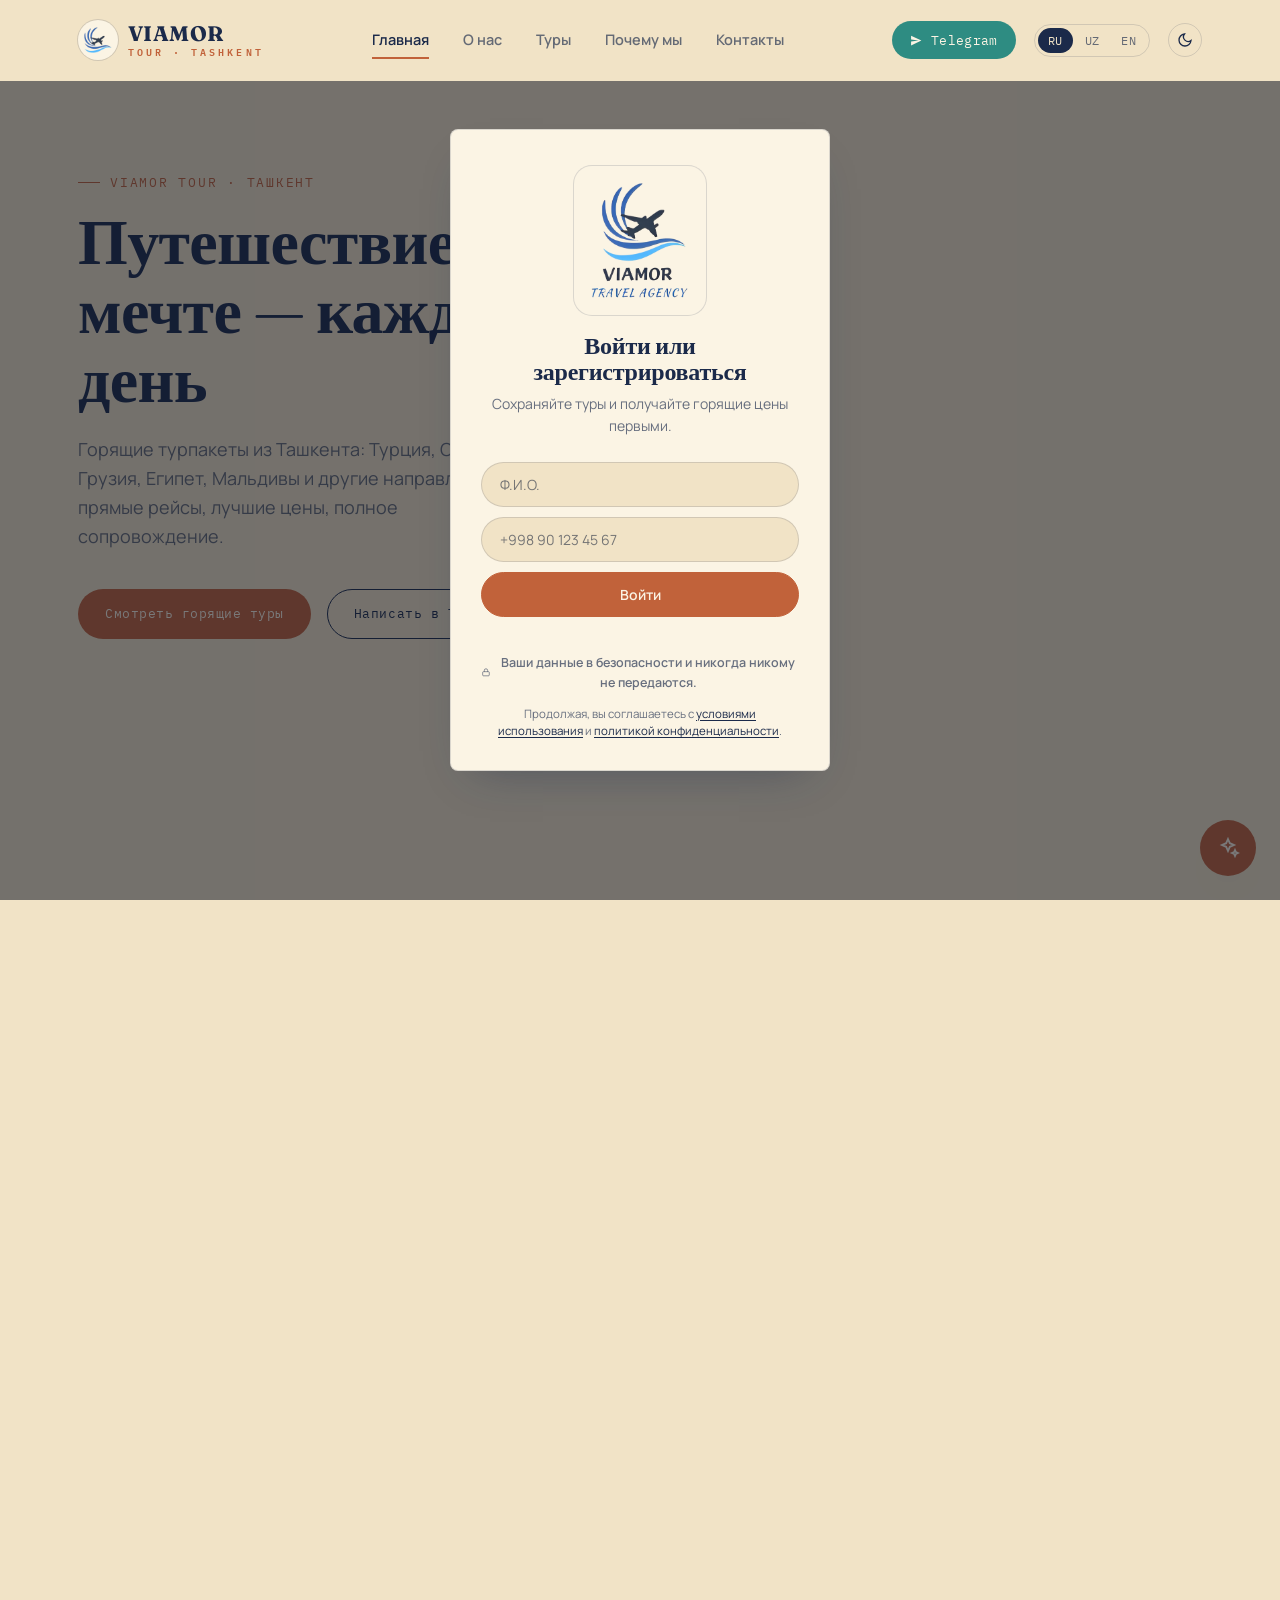
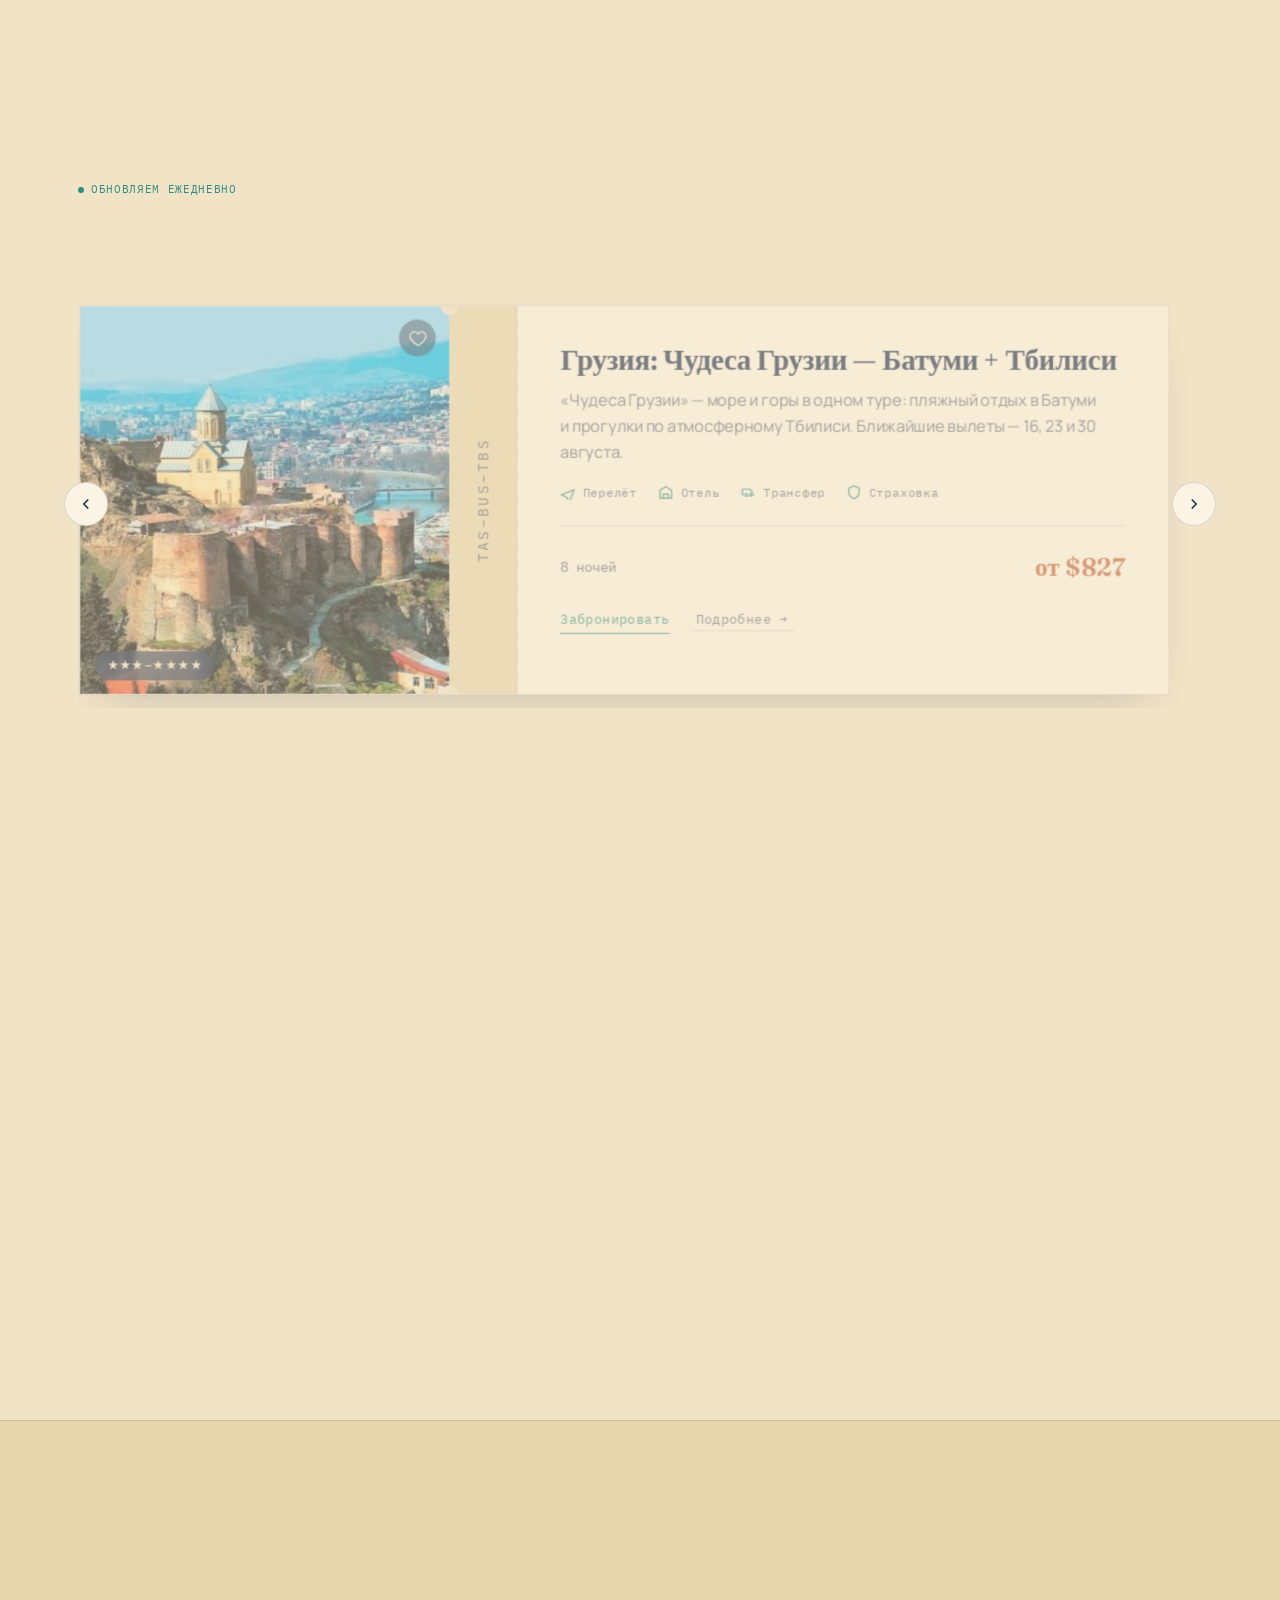
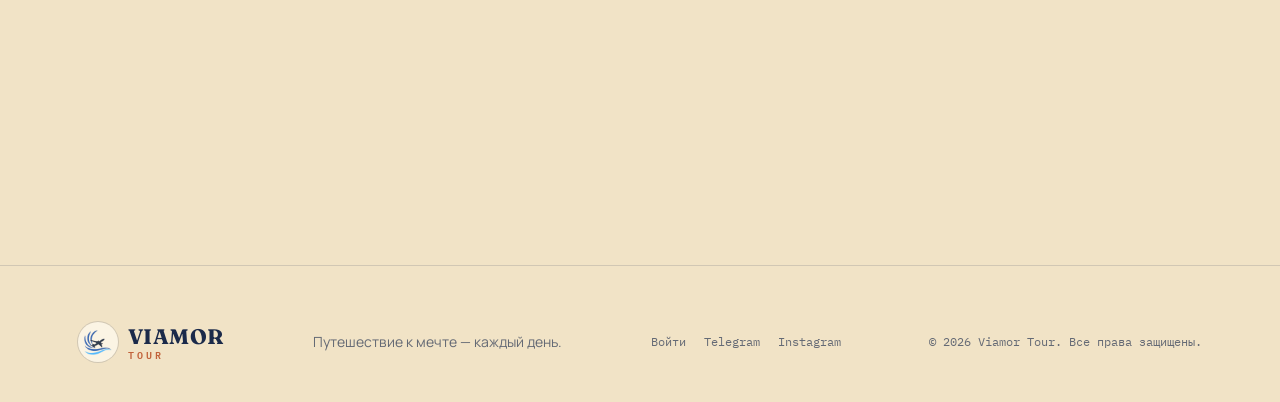
==== index.html @ a9a169e4 "панель направлений" ====
<!DOCTYPE html>
<html lang="ru" data-theme="light" data-lang="ru">
<head>
<meta charset="UTF-8">
<meta name="viewport" content="width=device-width, initial-scale=1.0">
<title>Viamor Tour — горящие туры из Ташкента</title>
<meta name="description" content="Viamor Tour — горящие турпакеты из Ташкента каждый день: Турция, ОАЭ, Грузия, Египет, Мальдивы и другие направления.">
<link rel="icon" type="image/png" href="[data-uri]">
<link rel="preconnect" href="https://fonts.googleapis.com">
<link rel="preconnect" href="https://fonts.gstatic.com" crossorigin>
<link href="https://fonts.googleapis.com/css2?family=Fraunces:ital,opsz,wght@0,9..144,340..600;1,9..144,500&family=Manrope:wght@400;500;600;700;800&family=IBM+Plex+Mono:wght@400;500&display=swap" rel="stylesheet">
<link rel="stylesheet" href="./style.css">
</head>
<body>
<svg style="display:none" aria-hidden="true">
  <symbol id="ic-flight" viewBox="0 0 24 24" fill="none" stroke="currentColor" stroke-width="1.8" stroke-linecap="round" stroke-linejoin="round"><path d="M2 16l20-8-8 20-3-8-9-4z"/></symbol>
  <symbol id="ic-hotel" viewBox="0 0 24 24" fill="none" stroke="currentColor" stroke-width="1.8" stroke-linecap="round" stroke-linejoin="round"><path d="M3 21V9l9-6 9 6v12M3 21h18M8 21v-6h8v6"/></symbol>
  <symbol id="ic-transfer" viewBox="0 0 24 24" fill="none" stroke="currentColor" stroke-width="1.8" stroke-linecap="round" stroke-linejoin="round"><path d="M3 16V9a2 2 0 012-2h9l4 4v5M3 16h1M20 16h1M7 16a2 2 0 104 0 2 2 0 10-4 0M14 16a2 2 0 104 0 2 2 0 10-4 0"/></symbol>
  <symbol id="ic-shield" viewBox="0 0 24 24" fill="none" stroke="currentColor" stroke-width="1.8" stroke-linecap="round" stroke-linejoin="round"><path d="M12 2l8 3.5v6c0 5-3.5 8.5-8 10.5-4.5-2-8-5.5-8-10.5v-6L12 2z"/></symbol>
  <symbol id="ic-heart" viewBox="0 0 24 24" fill="none" stroke="currentColor" stroke-width="1.8" stroke-linecap="round" stroke-linejoin="round"><path d="M12 21s-7-4.35-9.5-9A5.5 5.5 0 0112 6a5.5 5.5 0 019.5 6C19.5 16.65 12 21 12 21z"/></symbol>
</svg>

<div class="auth-overlay show" id="auth-overlay">
  <div class="auth-modal">
    <div class="auth-logo-badge"><img src="[data-uri]" alt="Viamor Tour"></div>
    <h2 data-i18n="auth_title">Войти или зарегистрироваться</h2>
    <p class="sub" data-i18n="auth_subtitle">Сохраняйте туры и получайте горящие цены первыми.</p>
    <form class="auth-inline-form" id="auth-inline-form" action="https://formspree.io/f/YOUR_FORM_ID" method="POST">
      <input type="hidden" name="_subject" value="Viamor Tour — новый посетитель сайта">
      <input type="text" name="name" data-i18n-placeholder="auth_fio_ph" placeholder="Ф.И.О." required>
      <input type="tel" name="phone" data-i18n-placeholder="auth_phone_ph" placeholder="+998 90 123 45 67" required>
      <button type="submit" class="auth-btn primary" data-i18n="auth_form_submit">Войти</button>
      <p class="auth-form-error" id="auth-form-error"></p>
    </form>
    <p class="auth-status" id="auth-status"></p>
    <p class="auth-trust">
      <svg viewBox="0 0 24 24" fill="none" stroke="currentColor" stroke-width="1.8"><rect x="4" y="10" width="16" height="10" rx="2"/><path d="M8 10V7a4 4 0 018 0v3"/></svg>
      <span data-i18n="auth_trust">Ваши данные в безопасности и никогда никому не передаются.</span>
    </p>
    <p class="auth-terms">
      <span data-i18n="auth_terms_pre">Продолжая, вы соглашаетесь с</span>
      <a href="#" data-i18n="auth_terms_link1">условиями использования</a>
      <span data-i18n="auth_terms_and">и</span>
      <a href="#" data-i18n="auth_terms_link2">политикой конфиденциальности</a>.
    </p>
  </div>
</div>

<header id="site-header">
  <div class="nav-inner">
    <a href="#home" class="wordmark">
      <span class="logo-badge nav-logo-badge"><img src="[data-uri]" alt="Viamor Tour"></span>
      <span class="wordmark-text"><b>VIAMOR</b><span>TOUR · TASHKENT</span></span>
    </a>
    <nav class="links" id="nav-links">
      <a href="#home" data-i18n="nav_home" class="active">Главная</a>
      <a href="#about" data-i18n="nav_about">О нас</a>
      <a href="#tours" data-i18n="nav_tours">Туры</a>
      <a href="#why" data-i18n="nav_why">Почему мы</a>
      <a href="#contact" data-i18n="nav_contact">Контакты</a>
    </nav>
    <div class="nav-right">
      <a href="https://t.me/viamor_tur" target="_blank" rel="noopener" class="tg-btn nav-tg-btn">
        <svg viewBox="0 0 24 24" fill="currentColor"><path d="M2 21l19-9L2 3v7l14 2-14 2v7z"/></svg>
        <span>Telegram</span>
      </a>
      <div class="lang-switch" id="lang-switch">
        <button data-lang-btn="ru" class="active">RU</button>
        <button data-lang-btn="uz">UZ</button>
        <button data-lang-btn="en">EN</button>
      </div>
      <button class="theme-toggle" id="theme-toggle" aria-label="Toggle theme">
        <svg class="icon-moon" viewBox="0 0 24 24" fill="none" stroke="currentColor" stroke-width="2"><path d="M21 12.8A9 9 0 1111.2 3 7 7 0 0021 12.8z"/></svg>
        <svg class="icon-sun" viewBox="0 0 24 24" fill="none" stroke="currentColor" stroke-width="2"><circle cx="12" cy="12" r="4"/><path d="M12 2v2M12 20v2M4.9 4.9l1.4 1.4M17.7 17.7l1.4 1.4M2 12h2M20 12h2M4.9 19.1l1.4-1.4M17.7 6.3l1.4-1.4"/></svg>
      </button>
      <button class="burger" id="burger" aria-label="Menu"><span></span><span></span><span></span></button>
    </div>
  </div>
</header>

<!-- ============ HERO ============ -->
<section class="hero" id="home">
  <div class="container hero-grid">
    <div>
      <p class="eyebrow" data-i18n="hero_eyebrow">VIAMOR TOUR · ТАШКЕНТ</p>
      <h1 data-i18n="hero_title">Путешествие к мечте — каждый день</h1>
      <p class="lead" data-i18n="hero_subtitle">Горящие турпакеты из Ташкента: Турция, ОАЭ, Грузия, Египет, Мальдивы и другие направления — прямые рейсы, лучшие цены, полное сопровождение.</p>
      <div class="cta-row">
        <a href="#tours" class="btn btn-primary" data-i18n="hero_cta">Смотреть горящие туры</a>
        <a href="https://t.me/viamor_tur" target="_blank" rel="noopener" class="btn btn-ghost" data-i18n="hero_cta_secondary">Написать в Telegram</a>
      </div>
    </div>
    <div class="route-map" data-reveal>
      <svg viewBox="0 0 460 380" xmlns="http://www.w3.org/2000/svg" xmlns:xlink="http://www.w3.org/1999/xlink">
        <path id="route-bus" class="route-line l1" d="M60,190 Q230,70 420,45"/>
        <path id="route-ayt" class="route-line l2" d="M60,190 Q230,130 420,120"/>
        <path id="route-dxb" class="route-line l3" d="M60,190 L420,195"/>
        <path id="route-ssh" class="route-line l4" d="M60,190 Q230,250 420,270"/>
        <path id="route-mle" class="route-line l5" d="M60,190 Q230,300 420,340"/>

        <g class="plane" fill="var(--clay)" transform="translate(60,190)"><path d="M0,-4 L9,0 L0,4 L2,0 Z"/>
          <animateMotion dur="3.4s" begin="0.6s" repeatCount="indefinite" rotate="auto"><mpath href="#route-bus" xlink:href="#route-bus"/></animateMotion>
        </g>
        <g class="plane" fill="var(--clay)" transform="translate(60,190)"><path d="M0,-4 L9,0 L0,4 L2,0 Z"/>
          <animateMotion dur="3.4s" begin="1.1s" repeatCount="indefinite" rotate="auto"><mpath href="#route-ayt" xlink:href="#route-ayt"/></animateMotion>
        </g>
        <g class="plane" fill="var(--clay)" transform="translate(60,190)"><path d="M0,-4 L9,0 L0,4 L2,0 Z"/>
          <animateMotion dur="3.4s" begin="1.6s" repeatCount="indefinite" rotate="auto"><mpath href="#route-dxb" xlink:href="#route-dxb"/></animateMotion>
        </g>
        <g class="plane" fill="var(--clay)" transform="translate(60,190)"><path d="M0,-4 L9,0 L0,4 L2,0 Z"/>
          <animateMotion dur="3.4s" begin="2.1s" repeatCount="indefinite" rotate="auto"><mpath href="#route-ssh" xlink:href="#route-ssh"/></animateMotion>
        </g>
        <g class="plane" fill="var(--clay)" transform="translate(60,190)"><path d="M0,-4 L9,0 L0,4 L2,0 Z"/>
          <animateMotion dur="3.4s" begin="2.6s" repeatCount="indefinite" rotate="auto"><mpath href="#route-mle" xlink:href="#route-mle"/></animateMotion>
        </g>

        <circle class="route-dot" cx="420" cy="45" r="6"/>
        <text class="route-label mono" x="420" y="30" text-anchor="middle">BUS</text>
        <circle class="route-dot" cx="420" cy="120" r="6"/>
        <text class="route-label mono" x="420" y="105" text-anchor="middle">AYT</text>
        <circle class="route-dot" cx="420" cy="195" r="6"/>
        <text class="route-label mono" x="420" y="180" text-anchor="middle">DXB</text>
        <circle class="route-dot" cx="420" cy="270" r="6"/>
        <text class="route-label mono" x="420" y="292" text-anchor="middle">SSH</text>
        <circle class="route-dot" cx="420" cy="340" r="6"/>
        <text class="route-label mono" x="420" y="362" text-anchor="middle">MLE</text>

        <circle class="hub-dot" cx="60" cy="190" r="14"/>
        <text class="route-label mono hub-label" x="60" y="194" text-anchor="middle">TAS</text>
      </svg>
    </div>
  </div>
</section>

<!-- ============ DESTINATIONS STRIP ============ -->
<section class="dest-strip" data-reveal>
  <div class="container">
    <p class="eyebrow" data-i18n="dest_eyebrow">НАПРАВЛЕНИЯ</p>
    <div class="dest-scroll">
      <button class="dest-pill" data-dest="turkey">🇹🇷 <span data-i18n="dest_turkey">Турция</span></button>
      <button class="dest-pill" data-dest="uae">🇦🇪 <span data-i18n="dest_uae">ОАЭ</span></button>
      <button class="dest-pill" data-dest="georgia">🇬🇪 <span data-i18n="dest_georgia">Грузия</span></button>
      <button class="dest-pill" data-dest="egypt">🇪🇬 <span data-i18n="dest_egypt">Египет</span></button>
      <button class="dest-pill" data-dest="maldives">🇲🇻 <span data-i18n="dest_maldives">Мальдивы</span></button>
      <button class="dest-pill" data-dest="azerbaijan">🇦🇿 <span data-i18n="dest_azerbaijan">Азербайджан</span></button>
      <button class="dest-pill" data-dest="vietnam">🇻🇳 <span data-i18n="dest_vietnam">Вьетнам</span></button>
      <button class="dest-pill" data-dest="indonesia">🇮🇩 <span data-i18n="dest_indonesia">Индонезия</span></button>
      <button class="dest-pill" data-dest="srilanka">🇱🇰 <span data-i18n="dest_srilanka">Шри-Ланка</span></button>
      <button class="dest-pill" data-dest="mauritius">🇲🇺 <span data-i18n="dest_mauritius">Маврикий</span></button>
      <button class="dest-pill" data-dest="issykkul">🇰🇬 <span data-i18n="dest_issykkul">Иссык-Куль</span></button>
    </div>
    <div class="dest-detail" id="dest-detail">
      <img id="dest-detail-img" class="dest-detail-img" alt="">
      <div class="dest-detail-inner">
        <h3 id="dest-detail-title"></h3>
        <p id="dest-detail-text"></p>
        <div class="dest-detail-includes">
          <span><svg class="inc-icon"><use href="#ic-flight"/></svg><span data-i18n="inc_flight">Перелёт</span></span>
          <span><svg class="inc-icon"><use href="#ic-hotel"/></svg><span data-i18n="inc_hotel">Отель</span></span>
          <span><svg class="inc-icon"><use href="#ic-transfer"/></svg><span data-i18n="inc_transfer">Трансфер</span></span>
          <span><svg class="inc-icon"><use href="#ic-shield"/></svg><span data-i18n="inc_insurance">Страховка</span></span>
        </div>
        <div class="dest-detail-meta">
          <span class="duration mono" id="dest-detail-duration"></span>
          <span class="price" id="dest-detail-price"></span>
        </div>
        <a href="#" id="dest-detail-cta" class="dest-detail-cta"></a>
      </div>
    </div>
  </div>
</section>

<!-- ============ ABOUT ============ -->
<section id="about">
  <div class="container about-grid">
    <div data-reveal>
      <p class="eyebrow" data-i18n="about_eyebrow">О КОМПАНИИ</p>
      <h2 data-i18n="about_title">Горящие туры каждый день — без переплат и лишних хлопот</h2>
    </div>
    <div data-reveal>
      <p data-i18n="about_text">Viamor Tour — тревел-агентство в Ташкенте. Каждый день собираем турпакеты по лучшим ценам: перелёт, отель, трансфер и страховка — одним пакетом. Работаем напрямую с крупными авиакомпаниями — вылеты из Ташкента без лишних пересадок.</p>
      <div class="stat-row">
        <div class="stat"><b id="stat1-value" data-i18n="stat1_value">15+</b><span class="mono" data-i18n="stat1_label">НАПРАВЛЕНИЙ</span></div>
        <div class="stat"><b id="stat2-value" data-i18n="stat2_value">5</b><span class="mono" data-i18n="stat2_label">АВИАКОМПАНИЙ</span></div>
        <div class="stat"><b data-i18n="stat3_value">Каждый день</b><span class="mono" data-i18n="stat3_label">НОВЫЕ ЦЕНЫ</span></div>
      </div>
      <div class="partners-row">
        <span class="partners-label" data-i18n="about_partners_label">РАБОТАЕМ С АВИАКОМПАНИЯМИ</span>
        <div class="partners-list">
          <span>Uzbekistan Airways</span>
          <span>Centrum Air</span>
          <span>Fly Khiva</span>
          <span>Etihad Airways</span>
          <span>Azerbaijan Airlines</span>
        </div>
      </div>
    </div>
  </div>
</section>

<!-- ============ TOURS ============ -->
<section id="tours">
  <div class="container">
    <div class="section-head" data-reveal>
      <div>
        <p class="eyebrow" data-i18n="tours_eyebrow">ГОРЯЩИЕ ТУРЫ</p>
        <h2 data-i18n="tours_title">Горящие туры</h2>
      </div>
      <p data-i18n="tours_subtitle">Подборка ближайших вылетов. Актуальные цены и даты — в нашем Telegram-канале.</p>
    </div>

    <div class="live-badge"><span class="live-dot"></span><span data-i18n="tours_live_badge">ОБНОВЛЯЕМ ЕЖЕДНЕВНО</span><span class="live-date mono" id="live-date"></span></div>

    <div class="tours-filter" data-reveal>
      <select id="filter-country" class="filter-select">
        <option value="all" data-i18n="filter_all_countries">Все страны</option>
        <option value="georgia" data-i18n="dest_georgia">Грузия</option>
        <option value="turkey" data-i18n="dest_turkey">Турция</option>
        <option value="uae" data-i18n="dest_uae">ОАЭ</option>
        <option value="egypt" data-i18n="dest_egypt">Египет</option>
        <option value="maldives" data-i18n="dest_maldives">Мальдивы</option>
        <option value="azerbaijan" data-i18n="dest_azerbaijan">Азербайджан</option>
      </select>
      <div class="filter-budget-group">
        <button class="filter-chip active" data-budget="all" data-i18n="filter_budget_all">Любой бюджет</button>
        <button class="filter-chip" data-budget="0-700" data-i18n="filter_budget_1">до $700</button>
        <button class="filter-chip" data-budget="700-950" data-i18n="filter_budget_2">$700–950</button>
        <button class="filter-chip" data-budget="950-99999" data-i18n="filter_budget_3">от $950</button>
        <button class="filter-chip filter-fav-toggle" id="filter-fav-toggle">
          <svg class="fav-toggle-icon"><use href="#ic-heart"/></svg>
          <span data-i18n="filter_favorites">Избранное</span> <span id="fav-count">(0)</span>
        </button>
      </div>
    </div>
    <p class="filter-empty" id="filter-empty" data-i18n="filter_empty">Туров по этим критериям пока нет — напишите менеджеру, подберём индивидуально.</p>

    <div class="tours-carousel">
    <button class="carousel-arrow prev" id="tours-prev" aria-label="Previous">
      <svg viewBox="0 0 24 24" fill="none" stroke="currentColor" stroke-width="2"><path d="M15 18l-6-6 6-6"/></svg>
    </button>
    <button class="carousel-arrow next" id="tours-next" aria-label="Next">
      <svg viewBox="0 0 24 24" fill="none" stroke="currentColor" stroke-width="2"><path d="M9 18l6-6-6-6"/></svg>
    </button>
    <div class="tours-grid" id="tours-grid">
      <!-- Tour 1: Georgia -->
      <div class="ticket" id="tour-georgia" data-reveal data-country="georgia" data-budget="827">
        <div class="ticket-illustration">
          <img src="[data-uri]" alt="Грузия: Батуми + Тбилиси" loading="lazy">
          <span class="ticket-stars">★★★–★★★★</span>
          <button class="fav-btn" aria-label="Favorite"><svg><use href="#ic-heart"/></svg></button>
        </div>
        <div class="ticket-stub"><span class="mono">TAS–BUS–TBS</span></div>
        <div class="ticket-body">
          <h3 data-i18n="tour1_name">Грузия: Чудеса Грузии — Батуми + Тбилиси</h3>
          <p class="desc" data-i18n="tour1_desc">«Чудеса Грузии» — море и горы в одном туре: пляжный отдых в Батуми и прогулки по атмосферному Тбилиси. Ближайшие вылеты — 16, 23 и 30 августа.</p>
          <div class="ticket-includes">
            <span><svg class="inc-icon"><use href="#ic-flight"/></svg><span data-i18n="inc_flight">Перелёт</span></span>
            <span><svg class="inc-icon"><use href="#ic-hotel"/></svg><span data-i18n="inc_hotel">Отель</span></span>
            <span><svg class="inc-icon"><use href="#ic-transfer"/></svg><span data-i18n="inc_transfer">Трансфер</span></span>
            <span><svg class="inc-icon"><use href="#ic-shield"/></svg><span data-i18n="inc_insurance">Страховка</span></span>
          </div>
                    <div class="ticket-meta">
            <span class="duration mono" data-i18n="tour1_duration">8 ночей</span>
            <span class="price" data-i18n="tour1_price">от $827</span>
          </div>
          <a href="https://t.me/viamor_tour" target="_blank" rel="noopener" class="ticket-cta" data-i18n="tours_cta">Забронировать</a>
          <button class="ticket-detail-btn" data-tour="georgia" data-i18n="tours_detail_cta">Подробнее →</button>
        </div>
      </div>

      <!-- Tour 2: Turkey -->
      <div class="ticket" id="tour-turkey" data-reveal data-country="turkey" data-budget="754">
        <div class="ticket-illustration">
          <img src="[data-uri]" alt="Турция: Анталья" loading="lazy">
          <span class="ticket-stars">★★★–★★★★★</span>
          <button class="fav-btn" aria-label="Favorite"><svg><use href="#ic-heart"/></svg></button>
        </div>
        <div class="ticket-stub"><span class="mono">TAS–AYT</span></div>
        <div class="ticket-body">
          <h3 data-i18n="tour2_name">Турция: Анталья</h3>
          <p class="desc" data-i18n="tour2_desc">Прямые вылеты из Ташкента, десятки отелей на выбор — от бюджетных 3* до люксовых 5* курортов с all inclusive. По желанию — экскурсия в Стамбул «Великолепный век»: дворец Топкапы, Айя-София и места, связанные с легендарным сериалом.</p>
          <div class="ticket-includes">
            <span><svg class="inc-icon"><use href="#ic-flight"/></svg><span data-i18n="inc_flight">Перелёт</span></span>
            <span><svg class="inc-icon"><use href="#ic-hotel"/></svg><span data-i18n="inc_hotel">Отель</span></span>
            <span><svg class="inc-icon"><use href="#ic-transfer"/></svg><span data-i18n="inc_transfer">Трансфер</span></span>
            <span><svg class="inc-icon"><use href="#ic-shield"/></svg><span data-i18n="inc_insurance">Страховка</span></span>
          </div>
                    <div class="ticket-meta">
            <span class="duration mono" data-i18n="tour2_duration">7 ночей / 8 дней</span>
            <span class="price" data-i18n="tour2_price">от $754</span>
          </div>
          <a href="https://t.me/viamor_tour" target="_blank" rel="noopener" class="ticket-cta" data-i18n="tours_cta">Забронировать</a>
          <button class="ticket-detail-btn" data-tour="turkey" data-i18n="tours_detail_cta">Подробнее →</button>
        </div>
      </div>

      <!-- Tour 3: UAE -->
      <div class="ticket" id="tour-uae" data-reveal data-country="uae" data-budget="1059">
        <div class="ticket-illustration">
          <img src="[data-uri]" alt="ОАЭ: Дубай" loading="lazy">
          <span class="ticket-stars">★★★★★ Amwaj Rotana</span>
          <button class="fav-btn" aria-label="Favorite"><svg><use href="#ic-heart"/></svg></button>
        </div>
        <div class="ticket-stub"><span class="mono">TAS–DXB</span></div>
        <div class="ticket-body">
          <h3 data-i18n="tour3_name">ОАЭ: Дубай</h3>
          <p class="desc" data-i18n="tour3_desc">Amwaj Rotana Jumeirah Beach 5* — в самом сердце JBR, в 3 минутах от пляжа и променада The Walk.</p>
          <div class="ticket-includes">
            <span><svg class="inc-icon"><use href="#ic-flight"/></svg><span data-i18n="inc_flight">Перелёт</span></span>
            <span><svg class="inc-icon"><use href="#ic-hotel"/></svg><span data-i18n="inc_hotel">Отель</span></span>
            <span><svg class="inc-icon"><use href="#ic-transfer"/></svg><span data-i18n="inc_transfer">Трансфер</span></span>
            <span><svg class="inc-icon"><use href="#ic-shield"/></svg><span data-i18n="inc_insurance">Страховка</span></span>
          </div>
                    <div class="ticket-meta">
            <span class="duration mono" data-i18n="tour3_duration">7 ночей</span>
            <span class="price" data-i18n="tour3_price">от $1 059</span>
          </div>
          <a href="https://t.me/viamor_tour" target="_blank" rel="noopener" class="ticket-cta" data-i18n="tours_cta">Забронировать</a>
          <button class="ticket-detail-btn" data-tour="uae" data-i18n="tours_detail_cta">Подробнее →</button>
        </div>
      </div>

      <!-- Tour 4: Egypt -->
      <div class="ticket" id="tour-egypt" data-reveal data-country="egypt" data-budget="519">
        <div class="ticket-illustration">
          <img src="[data-uri]" alt="Египет: Шарм-эль-Шейх" loading="lazy">
          <span class="ticket-stars">★★★★–★★★★★</span>
          <button class="fav-btn" aria-label="Favorite"><svg><use href="#ic-heart"/></svg></button>
        </div>
        <div class="ticket-stub"><span class="mono">TAS–SSH</span></div>
        <div class="ticket-body">
          <h3 data-i18n="tour4_name">Египет: Шарм-эль-Шейх</h3>
          <p class="desc" data-i18n="tour4_desc">Всё включено на Красном море: питание, напитки и трансфер уже в стоимости. Вылет 19 августа.</p>
          <div class="ticket-includes">
            <span><svg class="inc-icon"><use href="#ic-flight"/></svg><span data-i18n="inc_flight">Перелёт</span></span>
            <span><svg class="inc-icon"><use href="#ic-hotel"/></svg><span data-i18n="inc_hotel">Отель</span></span>
            <span><svg class="inc-icon"><use href="#ic-transfer"/></svg><span data-i18n="inc_transfer">Трансфер</span></span>
            <span><svg class="inc-icon"><use href="#ic-shield"/></svg><span data-i18n="inc_insurance">Страховка</span></span>
          </div>
                    <div class="ticket-meta">
            <span class="duration mono" data-i18n="tour4_duration">7 ночей / 8 дней</span>
            <span class="price" data-i18n="tour4_price">от $519</span>
          </div>
          <a href="https://t.me/viamor_tour" target="_blank" rel="noopener" class="ticket-cta" data-i18n="tours_cta">Забронировать</a>
          <button class="ticket-detail-btn" data-tour="egypt" data-i18n="tours_detail_cta">Подробнее →</button>
        </div>
      </div>

      <!-- Tour 5: Maldives -->
      <div class="ticket" id="tour-maldives" data-reveal data-country="maldives" data-budget="960">
        <div class="ticket-illustration">
          <img src="[data-uri]" alt="Мальдивы" loading="lazy">
          <span class="ticket-stars">★★★–★★★★★</span>
          <button class="fav-btn" aria-label="Favorite"><svg><use href="#ic-heart"/></svg></button>
        </div>
        <div class="ticket-stub"><span class="mono">TAS–MLE</span></div>
        <div class="ticket-body">
          <h3 data-i18n="tour5_name">Мальдивы</h3>
          <p class="desc" data-i18n="tour5_desc">От уютных гестхаусов до курортов уровня Sheraton и Nova Maldives — подберём вариант под ваш бюджет.</p>
          <div class="ticket-includes">
            <span><svg class="inc-icon"><use href="#ic-flight"/></svg><span data-i18n="inc_flight">Перелёт</span></span>
            <span><svg class="inc-icon"><use href="#ic-hotel"/></svg><span data-i18n="inc_hotel">Отель</span></span>
            <span><svg class="inc-icon"><use href="#ic-transfer"/></svg><span data-i18n="inc_transfer">Трансфер</span></span>
            <span><svg class="inc-icon"><use href="#ic-shield"/></svg><span data-i18n="inc_insurance">Страховка</span></span>
          </div>
                    <div class="ticket-meta">
            <span class="duration mono" data-i18n="tour5_duration">7 ночей / 8 дней</span>
            <span class="price" data-i18n="tour5_price">от 11,5 млн сум</span>
          </div>
          <a href="https://t.me/viamor_tour" target="_blank" rel="noopener" class="ticket-cta" data-i18n="tours_cta">Забронировать</a>
          <button class="ticket-detail-btn" data-tour="maldives" data-i18n="tours_detail_cta">Подробнее →</button>
        </div>
      </div>

      <!-- Tour 6: Azerbaijan -->
      <div class="ticket" id="tour-azerbaijan" data-reveal data-country="azerbaijan" data-budget="761">
        <div class="ticket-illustration">
          <img src="[data-uri]" alt="Азербайджан: Баку + Нафталан" loading="lazy">
          <span class="ticket-stars">★★★–★★★★</span>
          <button class="fav-btn" aria-label="Favorite"><svg><use href="#ic-heart"/></svg></button>
        </div>
        <div class="ticket-stub"><span class="mono">TAS–GYD</span></div>
        <div class="ticket-body">
          <h3 data-i18n="tour6_name">Азербайджан: Баку + Нафталан</h3>
          <p class="desc" data-i18n="tour6_desc">Современный Баку и лечебный курорт Нафталан — отдых и оздоровление в одном путешествии.</p>
          <div class="ticket-includes">
            <span><svg class="inc-icon"><use href="#ic-flight"/></svg><span data-i18n="inc_flight">Перелёт</span></span>
            <span><svg class="inc-icon"><use href="#ic-hotel"/></svg><span data-i18n="inc_hotel">Отель</span></span>
            <span><svg class="inc-icon"><use href="#ic-transfer"/></svg><span data-i18n="inc_transfer">Трансфер</span></span>
            <span><svg class="inc-icon"><use href="#ic-shield"/></svg><span data-i18n="inc_insurance">Страховка</span></span>
          </div>
                    <div class="ticket-meta">
            <span class="duration mono" data-i18n="tour6_duration">по выбору</span>
            <span class="price" data-i18n="tour6_price">от $761</span>
          </div>
          <a href="https://t.me/viamor_tour" target="_blank" rel="noopener" class="ticket-cta" data-i18n="tours_cta">Забронировать</a>
          <button class="ticket-detail-btn" data-tour="azerbaijan" data-i18n="tours_detail_cta">Подробнее →</button>
        </div>
      </div>
    </div>
    </div>

    <div class="tours-note" data-reveal>
      <span data-i18n="tours_note_text">Цены и даты действительны на момент публикации и могут измениться — уточняйте у менеджера при бронировании.</span>
      <div class="tours-note-links">
        <a href="https://t.me/viamor_tur" target="_blank" rel="noopener" data-i18n="tours_note_link1">Смотреть все туры →</a>
        <a href="https://t.me/viamor_tour" target="_blank" rel="noopener" data-i18n="tours_note_link2">Написать менеджеру →</a>
      </div>
    </div>
  </div>
</section>

<!-- ============ HOW IT WORKS ============ -->
<section id="how">
  <div class="container">
    <div data-reveal>
      <p class="eyebrow" data-i18n="how_eyebrow">КАК ЭТО РАБОТАЕТ</p>
      <h2 data-i18n="how_title">От заявки до посадки — 4 шага</h2>
    </div>
    <div class="steps-grid">
      <div class="step-item" data-reveal>
        <span class="step-num mono">01</span>
        <h3 data-i18n="how1_title">Выбираете направление</h3>
        <p data-i18n="how1_text">Смотрите горящие туры на сайте или в Telegram-канале.</p>
      </div>
      <div class="step-item" data-reveal>
        <span class="step-num mono">02</span>
        <h3 data-i18n="how2_title">Оставляете заявку</h3>
        <p data-i18n="how2_text">Пишете менеджеру в Telegram или звоните по телефону.</p>
      </div>
      <div class="step-item" data-reveal>
        <span class="step-num mono">03</span>
        <h3 data-i18n="how3_title">Подбираем вариант</h3>
        <p data-i18n="how3_text">Находим лучший отель и цену под ваш бюджет и даты.</p>
      </div>
      <div class="step-item" data-reveal>
        <span class="step-num mono">04</span>
        <h3 data-i18n="how4_title">Летите</h3>
        <p data-i18n="how4_text">Перелёт, отель, трансфер и страховка — уже готовы.</p>
      </div>
    </div>
  </div>
</section>

<!-- ============ WHY ============ -->
<section class="why-band" id="why">
  <div class="container">
    <div data-reveal>
      <p class="eyebrow" data-i18n="why_eyebrow">ПОЧЕМУ МЫ</p>
      <h2 data-i18n="why_title">Четыре причины ехать с нами</h2>
    </div>
    <div class="why-grid">
      <div class="why-item" data-reveal>
        <svg class="why-icon" viewBox="0 0 24 24" fill="none" stroke="currentColor" stroke-width="1.6"><path d="M12 21s7-6.2 7-11.5A7 7 0 105 9.5C5 14.8 12 21 12 21z"/><circle cx="12" cy="9.5" r="2.4"/></svg>
        <h3 data-i18n="why1_title">Горящие цены каждый день</h3>
        <p data-i18n="why1_text">Новые спецпредложения появляются ежедневно — успевайте бронировать.</p>
      </div>
      <div class="why-item" data-reveal>
        <svg class="why-icon" viewBox="0 0 24 24" fill="none" stroke="currentColor" stroke-width="1.6"><circle cx="8" cy="9" r="3.2"/><circle cx="17" cy="10" r="2.6"/><path d="M2.5 20c.6-3.6 3-5.6 5.5-5.6s4.9 2 5.5 5.6M14.7 14.7c2.1.2 3.9 2 4.3 5.3"/></svg>
        <h3 data-i18n="why2_title">Прямые рейсы</h3>
        <p data-i18n="why2_text">Работаем с Uzbekistan Airways, Centrum Air, Fly Khiva и другими — без долгих пересадок.</p>
      </div>
      <div class="why-item" data-reveal>
        <svg class="why-icon" viewBox="0 0 24 24" fill="none" stroke="currentColor" stroke-width="1.6"><path d="M4 12a8 8 0 0114-5.3M20 12a8 8 0 01-14 5.3M15.5 4.5 18 6.7l-3 1M8.5 19.5 6 17.3l3-1"/></svg>
        <h3 data-i18n="why3_title">Всё в одном пакете</h3>
        <p data-i18n="why3_text">Перелёт, отель, трансфер и страховка — без скрытых доплат.</p>
      </div>
      <div class="why-item" data-reveal>
        <svg class="why-icon" viewBox="0 0 24 24" fill="none" stroke="currentColor" stroke-width="1.6"><rect x="3" y="6" width="18" height="12" rx="1.5"/><path d="M3 10h18M7 14h4"/></svg>
        <h3 data-i18n="why4_title">Личный менеджер</h3>
        <p data-i18n="why4_text">Ведём бронирование от заявки до посадки на рейс — на связи в Telegram.</p>
      </div>
    </div>
  </div>
</section>


<!-- ============ FAQ ============ -->
<section id="faq">
  <div class="container">
    <div data-reveal>
      <p class="eyebrow" data-i18n="faq_eyebrow">ВОПРОСЫ</p>
      <h2 data-i18n="faq_title">Частые вопросы</h2>
    </div>
    <div class="faq-list" data-reveal>
      <details class="faq-item">
        <summary data-i18n="faq1_q">Нужна ли виза для этих направлений?</summary>
        <p data-i18n="faq1_a">Зависит от направления и вашего гражданства — уточняем при подборе тура и подсказываем, что нужно оформить заранее.</p>
      </details>
      <details class="faq-item">
        <summary data-i18n="faq2_q">Как оплатить тур?</summary>
        <p data-i18n="faq2_a">Наличными, картой Uzcard/Humo или переводом — реквизиты и детали пришлёт менеджер после подтверждения тура.</p>
      </details>
      <details class="faq-item">
        <summary data-i18n="faq3_q">Можно ли изменить даты после бронирования?</summary>
        <p data-i18n="faq3_a">Часто да, но зависит от тарифа отеля и авиабилета — уточняйте у менеджера до оплаты, если гибкость важна.</p>
      </details>
      <details class="faq-item">
        <summary data-i18n="faq4_q">Что входит в стоимость тура?</summary>
        <p data-i18n="faq4_a">Как правило — перелёт, отель, трансфер из аэропорта и страховка. Питание и экскурсии зависят от конкретного отеля — указано в описании тура.</p>
      </details>
      <details class="faq-item">
        <summary data-i18n="faq5_q">Есть ли скидки для групп или с детьми?</summary>
        <p data-i18n="faq5_a">Да, при бронировании нескольких мест или поездке с детьми часто есть отдельные условия — спросите у менеджера.</p>
      </details>
      <details class="faq-item">
        <summary data-i18n="faq6_q">За сколько до вылета нужно бронировать?</summary>
        <p data-i18n="faq6_a">Горящие туры обычно улетают в течение 1–2 недель — чем раньше бронируете, тем больше выбор отелей.</p>
      </details>
    </div>
  </div>
</section>

<!-- ============ CONTACT ============ -->
<section id="contact">
  <div class="container contact-grid">
    <div class="contact-info" data-reveal>
      <p class="eyebrow" data-i18n="contact_eyebrow">СВЯЗАТЬСЯ</p>
      <h2 data-i18n="contact_title">Контакты</h2>
      <p class="lead" data-i18n="contact_subtitle">Расскажите, куда хотите — соберём маршрут за 24 часа.</p>

      <div class="info-row">
        <span class="label" data-i18n="contact_office_label">ОФИС</span>
        <span class="value" data-i18n="contact_office_value">Ташкент, Узбекистан</span>
      </div>
      <div class="info-row">
        <span class="label" data-i18n="contact_phone_label">ТЕЛЕФОН</span>
        <span class="value mono"><a href="tel:+998977166777">+998 97 716 67 77</a> · <a href="tel:+998903480198">+998 90 348 01 98</a></span>
      </div>
      <div class="info-row">
        <span class="label" data-i18n="contact_tg_label">TELEGRAM-КАНАЛ</span>
        <span class="value mono"><a href="https://t.me/viamor_tur" target="_blank" rel="noopener">@viamor_tur</a></span>
      </div>
      <div class="info-row">
        <span class="label" data-i18n="contact_manager_label">МЕНЕДЖЕР (БРОНИРОВАНИЕ)</span>
        <span class="value mono"><a href="https://t.me/viamor_tour" target="_blank" rel="noopener">@viamor_tour</a></span>
      </div>
      <div class="info-row">
        <span class="label" data-i18n="contact_inst_label">INSTAGRAM</span>
        <span class="value mono"><a href="https://instagram.com/viamor.tour" target="_blank" rel="noopener">@viamor.tour</a></span>
      </div>
    </div>

    <form class="form-card" id="contact-form" data-reveal action="https://formspree.io/f/YOUR_FORM_ID" method="POST">
      <div class="field">
        <label data-i18n="form_name_ph">Ф.И.О.</label>
        <input type="text" name="name" data-i18n-placeholder="form_name_ph" required>
      </div>
      <div class="field">
        <label data-i18n="form_contact_ph">Телефон или Telegram</label>
        <input type="text" name="contact" data-i18n-placeholder="form_contact_ph" required>
      </div>
      <div class="field">
        <label data-i18n="form_message_ph">Куда и когда хотите поехать?</label>
        <textarea name="message" rows="4" data-i18n-placeholder="form_message_ph"></textarea>
      </div>
      <button type="submit" class="btn btn-primary" data-i18n="form_submit">Отправить заявку</button>
      <p class="form-note" id="form-note" data-i18n="form_sent">Спасибо! Мы свяжемся с вами в течение 24 часов.</p>
      <p class="form-note" id="form-error" data-i18n="form_error">Не получилось отправить. Напишите нам в Telegram напрямую.</p>
    </form>
  </div>
</section>

<footer>
  <div class="container footer-inner">
    <div class="wordmark">
      <span class="logo-badge nav-logo-badge"><img src="[data-uri]" alt="Viamor Tour"></span>
      <span class="wordmark-text"><b>VIAMOR</b><span>TOUR</span></span>
    </div>
    <p class="footer-tag" data-i18n="footer_tagline">Путешествие к мечте — каждый день.</p>
    <div class="footer-social">
      <a href="login.html">Войти</a>
      <a href="https://t.me/viamor_tur" target="_blank" rel="noopener">Telegram</a>
      <a href="https://instagram.com/viamor.tour" target="_blank" rel="noopener">Instagram</a>
    </div>
    <p class="footer-rights" data-i18n="footer_rights">© 2026 Viamor Tour. Все права защищены.</p>
  </div>
</footer>

<!-- ============ TOUR DETAIL MODAL ============ -->
<div class="tour-modal-overlay" id="tour-modal-overlay">
  <div class="tour-modal">
    <button class="tour-modal-close" id="tour-modal-close" aria-label="Close">
      <svg viewBox="0 0 24 24" fill="none" stroke="currentColor" stroke-width="2"><path d="M4 4l16 16M20 4L4 20"/></svg>
    </button>
    <div class="tour-modal-gallery">
      <div class="tour-modal-main-img" id="tour-modal-main-img"></div>
      <div class="tour-modal-thumbs" id="tour-modal-thumbs"></div>
    </div>
    <div class="tour-modal-body">
      <span class="tour-modal-route mono" id="tour-modal-route"></span>
      <h2 id="tour-modal-title"></h2>
      <span class="tour-modal-stars" id="tour-modal-stars"></span>
      <p class="tour-modal-desc" id="tour-modal-desc"></p>

      <div class="tour-modal-includes" id="tour-modal-includes"></div>

      <div class="tour-modal-row">
        <div>
          <span class="tour-modal-label mono" data-i18n="modal_duration_label">ДЛИТЕЛЬНОСТЬ</span>
          <span class="tour-modal-value" id="tour-modal-duration"></span>
        </div>
        <div>
          <span class="tour-modal-label mono" data-i18n="modal_price_label">ЦЕНА</span>
          <span class="tour-modal-value tour-modal-price" id="tour-modal-price"></span>
        </div>
      </div>

      <div class="tour-modal-fields">
        <input type="text" id="modal-req-name" data-i18n-placeholder="modal_name_ph" placeholder="Ваше имя">
        <input type="tel" id="modal-req-phone" data-i18n-placeholder="modal_phone_ph" placeholder="Телефон">
        <input type="date" id="modal-req-date">
      </div>

      <div class="tour-modal-travelers">
        <span class="tour-modal-label mono" data-i18n="modal_travelers_label">ТУРИСТОВ</span>
        <div class="traveler-stepper">
          <button type="button" id="traveler-minus" aria-label="Minus">−</button>
          <span id="traveler-count">2</span>
          <button type="button" id="traveler-plus" aria-label="Plus">+</button>
        </div>
      </div>

      <a href="#" id="tour-modal-book" target="_blank" rel="noopener" class="btn btn-primary tour-modal-book" data-i18n="modal_book_btn">Забронировать этот тур</a>
    </div>
  </div>
</div>

<button class="ai-toggle" id="ai-toggle" aria-label="AI помощник">
  <svg viewBox="0 0 24 24" fill="none" stroke="currentColor" stroke-width="1.8"><path d="M12 3l1.8 4.2L18 9l-4.2 1.8L12 15l-1.8-4.2L6 9l4.2-1.8L12 3z"/><path d="M19 14l.9 2.1L22 17l-2.1.9L19 20l-.9-2.1L16 17l2.1-.9L19 14z"/></svg>
</button>
<div class="ai-panel" id="ai-panel">
  <div class="ai-panel-header">
    <span data-i18n="ai_title">Подбор тура</span>
    <button id="ai-close" aria-label="Close"><svg viewBox="0 0 24 24" fill="none" stroke="currentColor" stroke-width="2"><path d="M4 4l16 16M20 4L4 20"/></svg></button>
  </div>
  <div class="ai-messages" id="ai-messages">
    <div class="ai-msg ai-msg-bot" data-i18n="ai_greeting">Расскажите, куда хотите поехать — например: «море, 7 дней, бюджет $1000, с семьёй» — подберу подходящие туры из наших предложений.</div>
  </div>
  <form class="ai-input-row" id="ai-form">
    <input type="text" id="ai-input" data-i18n-placeholder="ai_placeholder" placeholder="Например: море, $1000, 7 дней...">
    <button type="submit" aria-label="Send"><svg viewBox="0 0 24 24" fill="none" stroke="currentColor" stroke-width="2"><path d="M5 12h14M13 6l6 6-6 6"/></svg></button>
  </form>
</div>

<script src="https://accounts.google.com/gsi/client" async></script>
<script src="https://telegram.org/js/telegram-widget.js?22" async></script>
<script type="text/javascript" src="https://appleid.cdn-apple.com/appleauth/static/jsapi/appleid/1/en_US/appleid.auth.js" async></script>
<script type="module" src="script.js"></script>
</body>
</html>
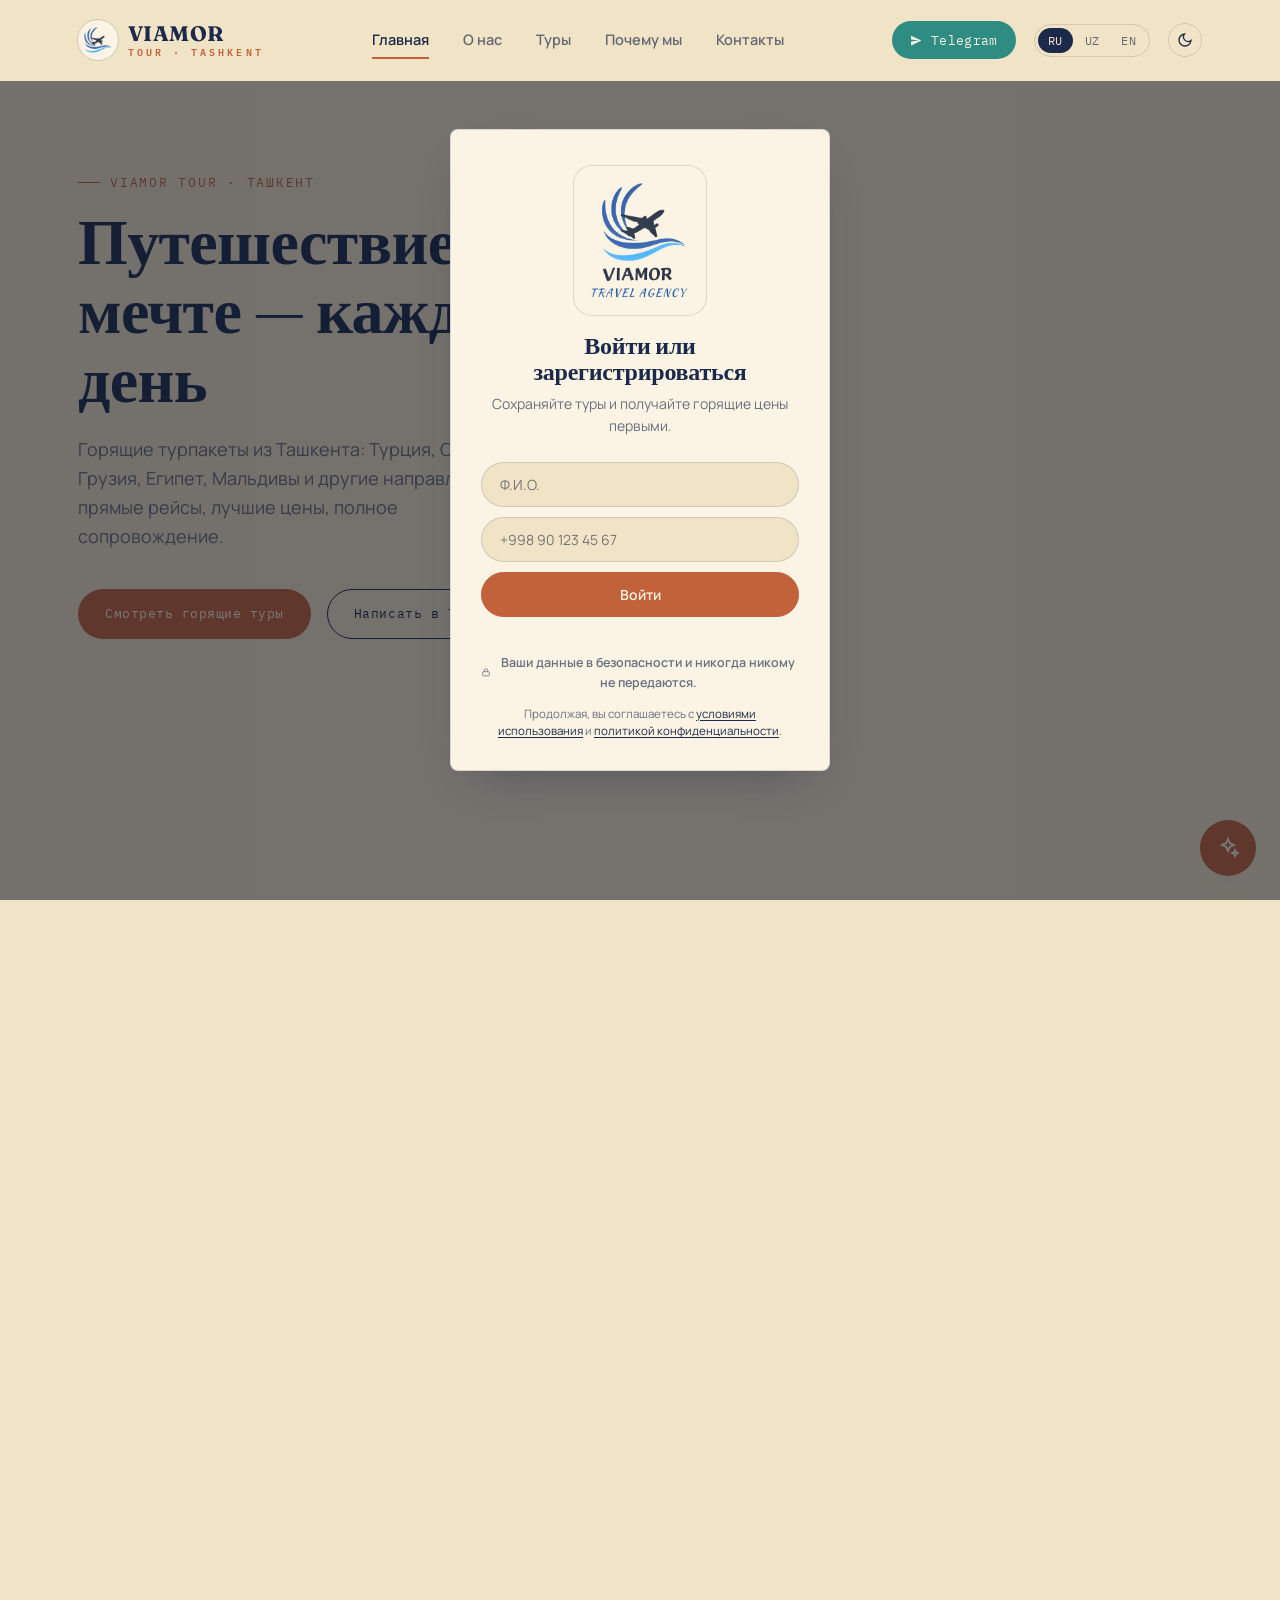
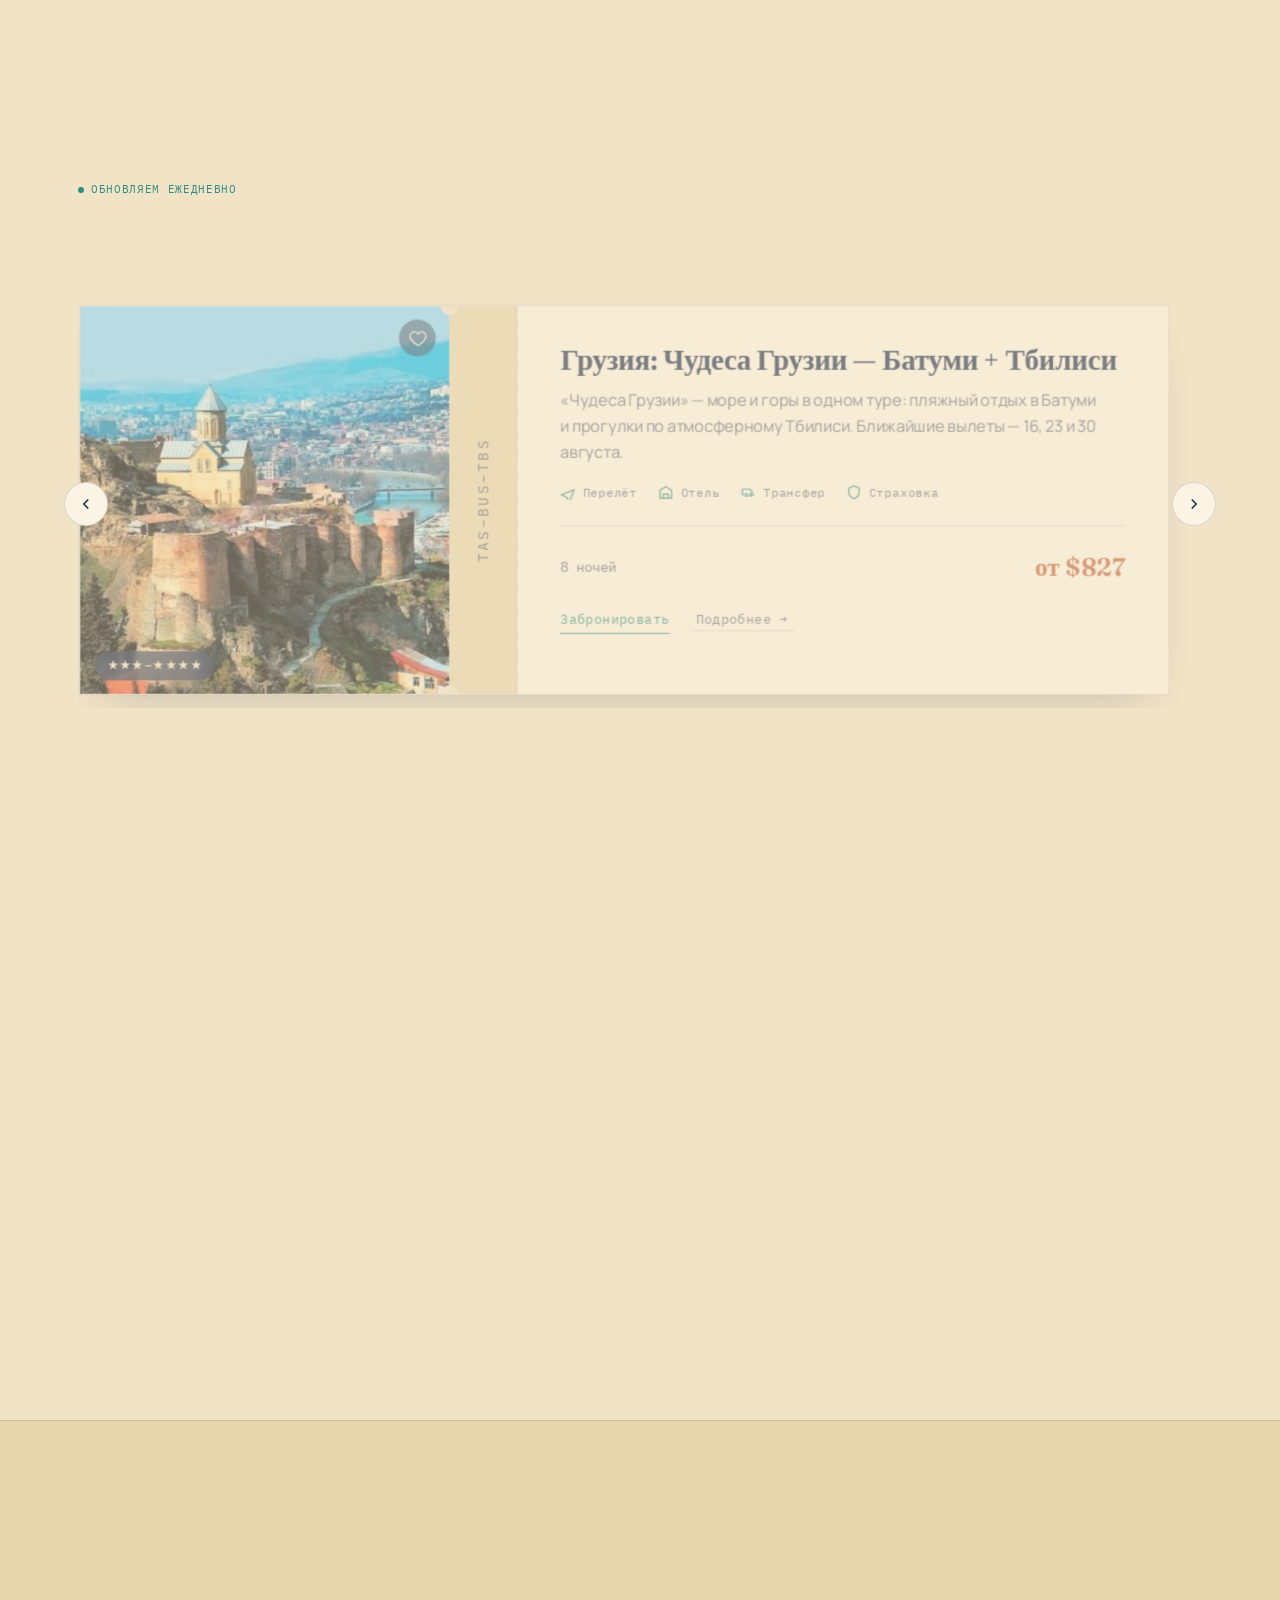
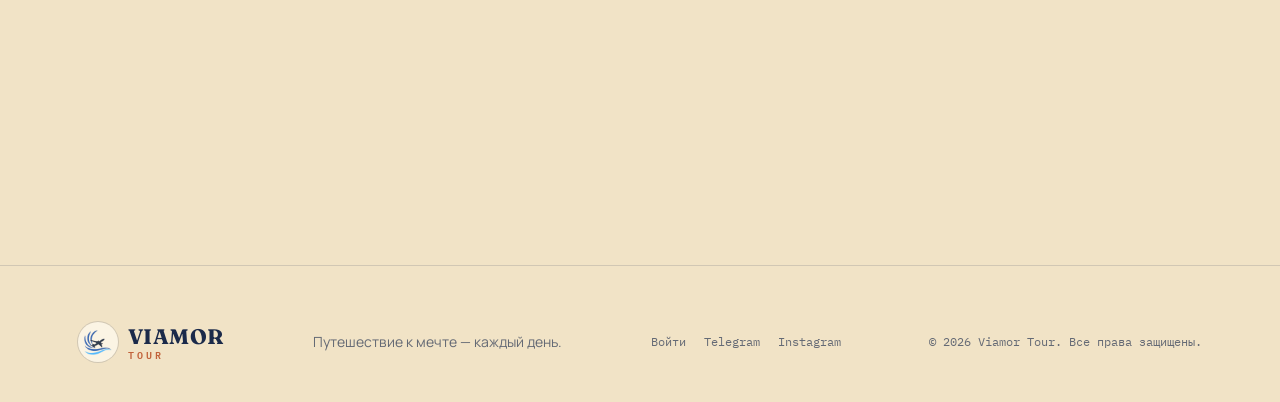
==== commit b44e61ee: "фото слева в панели направлений" ====
--- a/index.html
+++ b/index.html
@@ -150,8 +150,9 @@
       <button class="dest-pill" data-dest="issykkul">🇰🇬 <span data-i18n="dest_issykkul">Иссык-Куль</span></button>
     </div>
     <div class="dest-detail" id="dest-detail">
-      <img id="dest-detail-img" class="dest-detail-img" alt="">
-      <div class="dest-detail-inner">
+      <div class="dest-detail-row">
+        <img id="dest-detail-img" class="dest-detail-img" alt="">
+        <div class="dest-detail-inner">
         <h3 id="dest-detail-title"></h3>
         <p id="dest-detail-text"></p>
         <div class="dest-detail-includes">
@@ -165,6 +166,7 @@
           <span class="price" id="dest-detail-price"></span>
         </div>
         <a href="#" id="dest-detail-cta" class="dest-detail-cta"></a>
+        </div>
       </div>
     </div>
   </div>
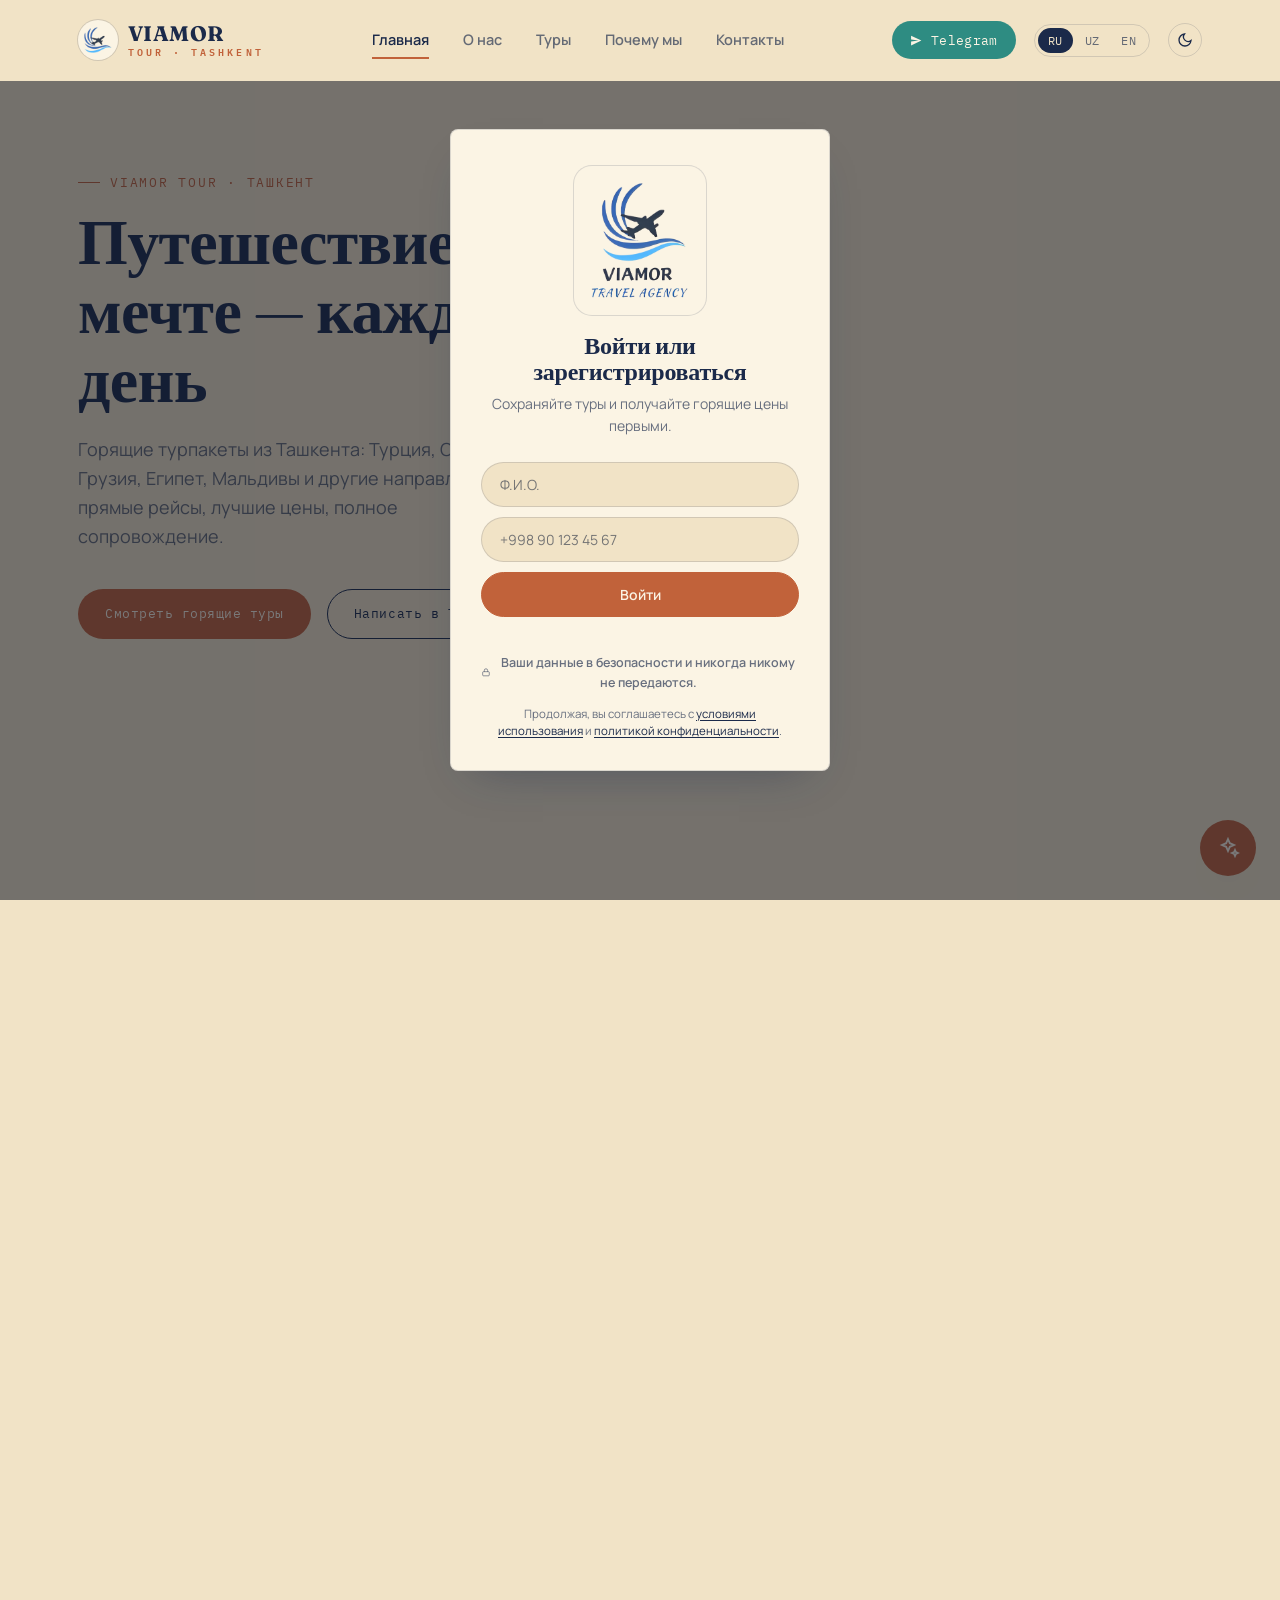
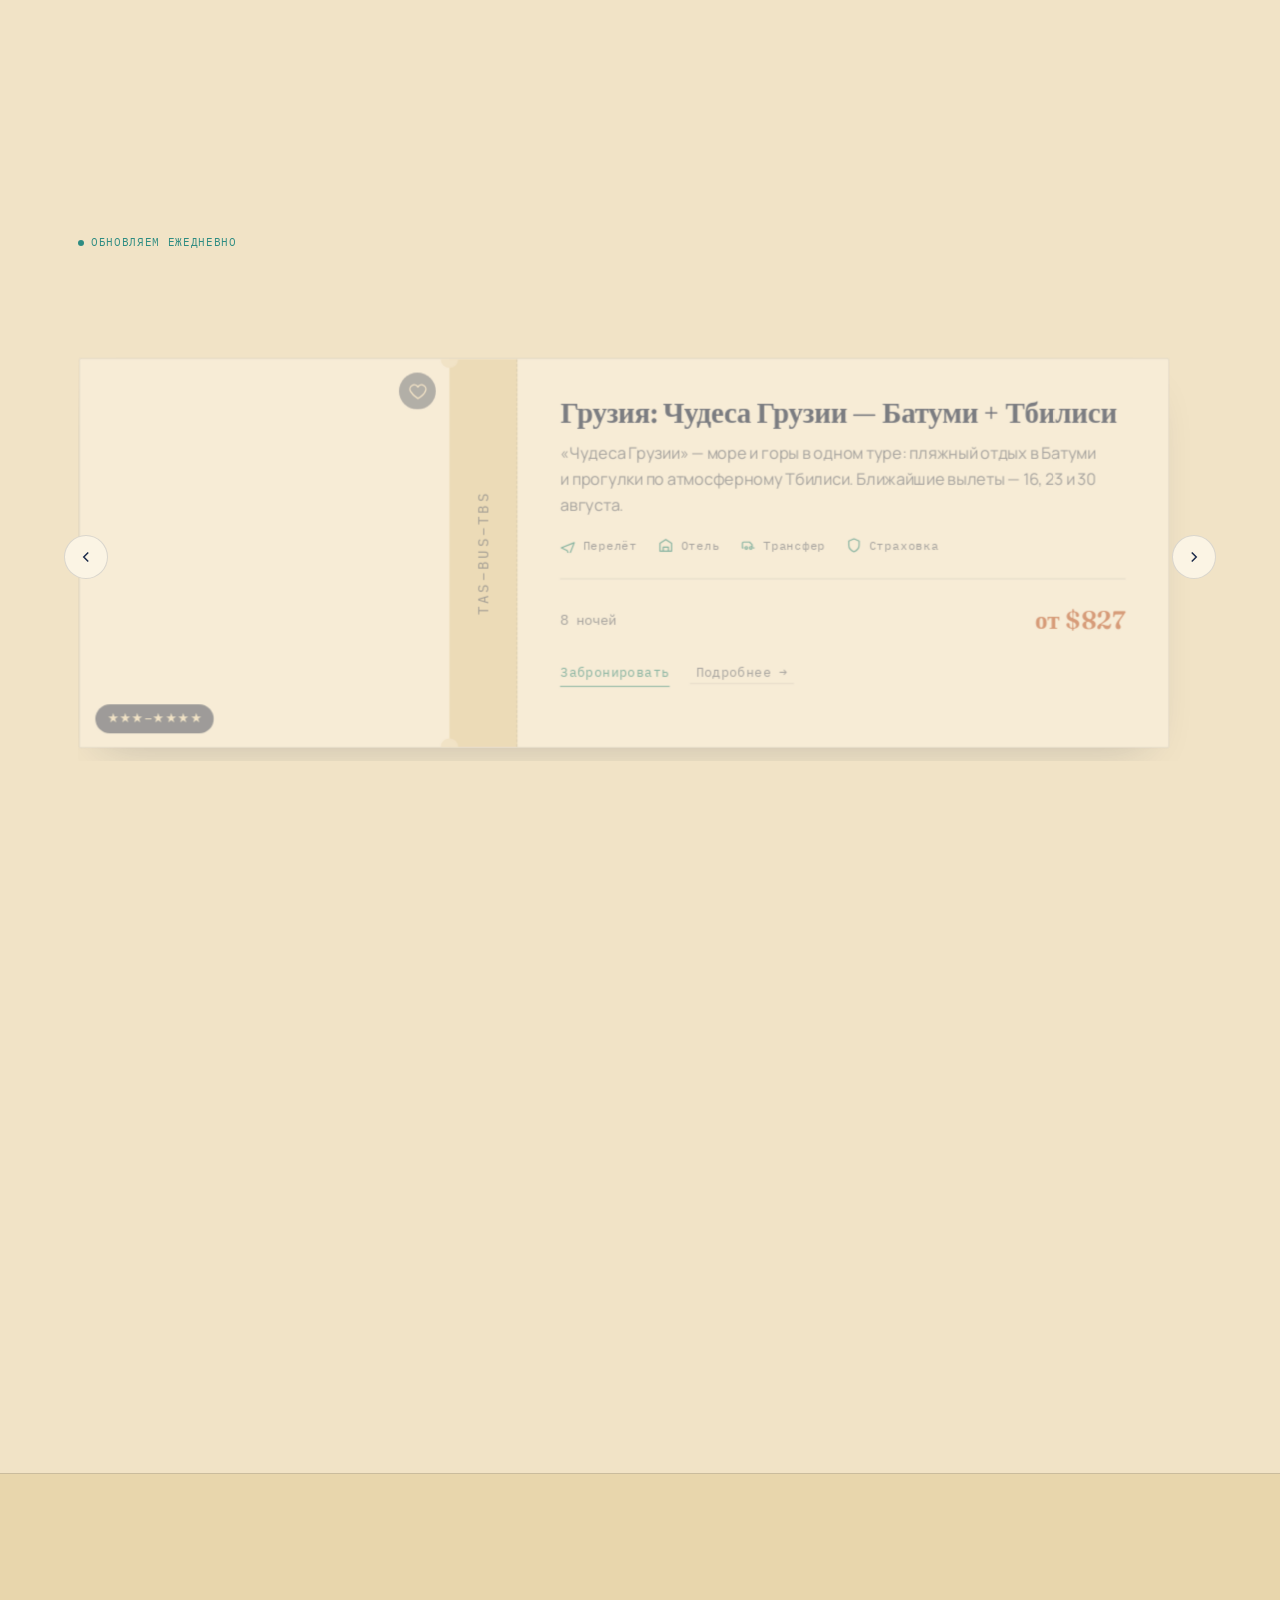
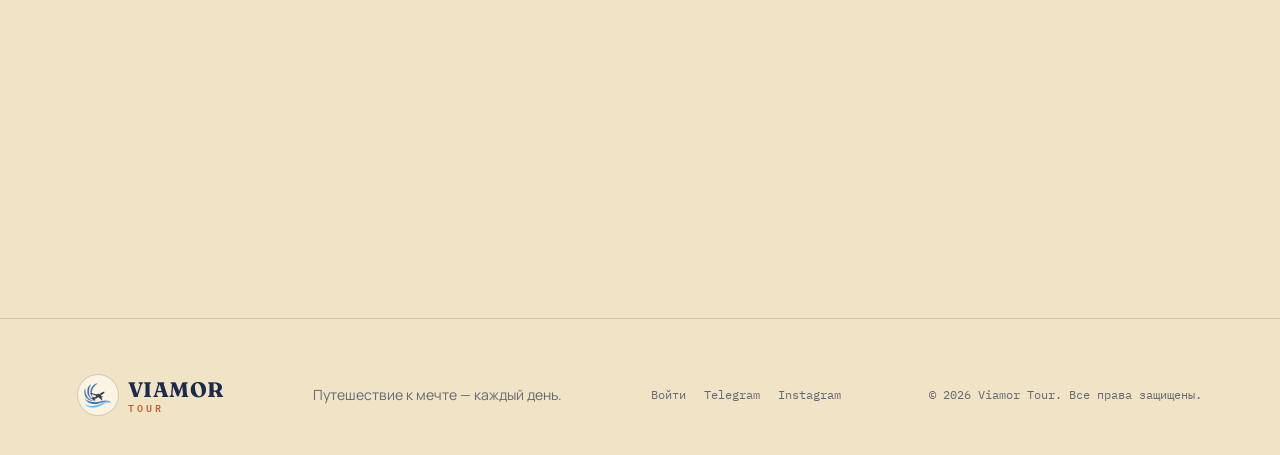
==== commit c09fba5b: "новые направления (Таиланд, Малайзия, Катар, Китай, круизы)" ====
--- a/index.html
+++ b/index.html
@@ -148,6 +148,11 @@
       <button class="dest-pill" data-dest="srilanka">🇱🇰 <span data-i18n="dest_srilanka">Шри-Ланка</span></button>
       <button class="dest-pill" data-dest="mauritius">🇲🇺 <span data-i18n="dest_mauritius">Маврикий</span></button>
       <button class="dest-pill" data-dest="issykkul">🇰🇬 <span data-i18n="dest_issykkul">Иссык-Куль</span></button>
+      <button class="dest-pill" data-dest="thailand">🇹🇭 <span data-i18n="dest_thailand">Таиланд</span></button>
+      <button class="dest-pill" data-dest="malaysia">🇲🇾 <span data-i18n="dest_malaysia">Малайзия</span></button>
+      <button class="dest-pill" data-dest="qatar">🇶🇦 <span data-i18n="dest_qatar">Катар</span></button>
+      <button class="dest-pill" data-dest="china">🇨🇳 <span data-i18n="dest_china">Китай (Хайнань)</span></button>
+      <button class="dest-pill" data-dest="cruise">🚢 <span data-i18n="dest_cruise">Круизы</span></button>
     </div>
     <div class="dest-detail" id="dest-detail">
       <div class="dest-detail-row">
--- a/style.css
+++ b/style.css
@@ -72,8 +72,13 @@
   @media (max-width:760px){ section{padding:76px 0;} }
 
   /* ============ REVEAL ============ */
-  [data-reveal]{opacity:0; transform:translateY(22px); transition:opacity .7s ease, transform .7s ease;}
+  [data-reveal]{opacity:0; transform:translateY(28px) scale(.98); transition:opacity .8s cubic-bezier(.16,1,.3,1), transform .8s cubic-bezier(.16,1,.3,1);}
   [data-reveal].is-visible{opacity:1; transform:none;}
+  [data-reveal].is-visible:nth-child(2){transition-delay:.06s;}
+  [data-reveal].is-visible:nth-child(3){transition-delay:.12s;}
+  [data-reveal].is-visible:nth-child(4){transition-delay:.18s;}
+  [data-reveal].is-visible:nth-child(5){transition-delay:.24s;}
+  [data-reveal].is-visible:nth-child(6){transition-delay:.3s;}
   @media (prefers-reduced-motion: reduce){
     [data-reveal]{opacity:1; transform:none; transition:none;}
   }
@@ -147,9 +152,16 @@
   .btn-ghost:hover{background:var(--ink); color:var(--bg);}
 
   /* ============ HERO ============ */
-  .hero{padding:172px 0 90px; overflow:hidden;}
+  .hero{padding:172px 0 90px; overflow:hidden; position:relative;}
+  .hero::before{
+    content:""; position:absolute; inset:0; z-index:0; pointer-events:none;
+    background:radial-gradient(500px circle at var(--spot-x,50%) var(--spot-y,20%), rgba(193,98,58,.10), transparent 55%);
+    opacity:0; transition:opacity .4s ease;
+  }
+  .hero.spot-active::before{opacity:1;}
+  .hero .container{position:relative; z-index:1;}
   .hero-grid{display:grid; grid-template-columns:1.05fr .95fr; gap:50px; align-items:center;}
-  .hero h1{font-size:clamp(38px,5vw,64px); max-width:620px;}
+  .hero h1{font-size:clamp(38px,5vw,64px); max-width:620px; transition:opacity .5s ease;}
   .hero p.lead{margin-top:22px; font-size:18px; color:var(--ink-soft); max-width:460px;}
   .hero .cta-row{margin-top:38px; display:flex; gap:16px; flex-wrap:wrap;}
   .route-map{position:relative;}
@@ -274,6 +286,7 @@
   /* ============ WHY ============ */
   .why-band{background:var(--bg-alt); border-top:1px solid var(--border); border-bottom:1px solid var(--border);}
   .why-grid{display:grid; grid-template-columns:repeat(4,1fr); gap:30px; margin-top:52px;}
+  .why-item{transition:transform .3s ease;}
   @media (max-width:900px){ .why-grid{grid-template-columns:repeat(2,1fr);} }
   @media (max-width:560px){ .why-grid{grid-template-columns:1fr;} }
   .why-item .why-icon{width:30px; height:30px; margin-bottom:16px; color:var(--clay);}
@@ -333,17 +346,27 @@
     margin-top:0; max-height:0; opacity:0; overflow:hidden;
     transition:max-height .35s ease, opacity .3s ease, margin-top .35s ease;
   }
-  .dest-detail.show{margin-top:22px; max-height:260px; opacity:1;}
-  .dest-detail-inner{
-    background:var(--surface); border:1px solid var(--border); border-radius:var(--radius);
-    box-shadow:var(--shadow); padding:26px 28px; max-width:640px;
-  }
+  .dest-detail.show{margin-top:22px; max-height:400px; opacity:1;}
+  .dest-detail-row{
+    display:flex; max-width:640px; background:var(--surface); border:1px solid var(--border);
+    border-radius:var(--radius); box-shadow:var(--shadow); overflow:hidden;
+  }
+  .dest-detail-img{display:none; width:150px; flex-shrink:0; height:auto; object-fit:cover;}
+  .dest-detail-img.has-img{display:block;}
+  .dest-detail-inner{padding:26px 28px; flex:1; min-width:0;}
   .dest-detail-inner h3{font-family:'Fraunces',serif; font-size:20px; margin:0 0 10px;}
-  .dest-detail-inner p{color:var(--ink-soft); font-size:14.5px; line-height:1.6; margin:0 0 18px;}
+  .dest-detail-inner p{color:var(--ink-soft); font-size:14.5px; line-height:1.6; margin:0 0 14px;}
+  .dest-detail-includes{display:flex; flex-wrap:wrap; gap:12px 18px; margin-bottom:18px;}
+  .dest-detail-includes span{display:inline-flex; align-items:center; gap:6px; font-size:12px; color:var(--ink-soft); font-family:'IBM Plex Mono',monospace;}
+  .dest-detail-includes .inc-icon{width:14px; height:14px; color:var(--teal);}
   .dest-detail-meta{display:flex; justify-content:space-between; align-items:center; gap:16px; border-top:1px solid var(--border); padding-top:16px;}
   .dest-detail-meta .duration{font-family:'IBM Plex Mono',monospace; font-size:12px; color:var(--ink-soft);}
   .dest-detail-meta .price{font-family:'Fraunces',serif; font-size:18px; color:var(--clay); font-weight:600;}
   .dest-detail-cta{margin-top:16px; display:inline-block; font-family:'IBM Plex Mono',monospace; font-size:12px; letter-spacing:.05em; color:var(--teal); border-bottom:1px solid var(--teal); padding-bottom:2px;}
+  @media (max-width:640px){
+    .dest-detail-row{flex-direction:column;}
+    .dest-detail-img{width:100%; height:110px;}
+  }
 
   /* ============ PARTNERS ============ */
   .partners-row{margin-top:38px; padding-top:26px; border-top:1px solid var(--border);}
@@ -530,6 +553,13 @@
   .tour-modal-label{display:block; font-size:10.5px; letter-spacing:.08em; color:var(--ink-soft); margin-bottom:4px;}
   .tour-modal-value{font-size:16px; font-weight:600;}
   .tour-modal-price{color:var(--clay); font-family:'Fraunces',serif; font-size:20px;}
+  .tour-modal-fields{display:flex; flex-direction:column; gap:10px; margin-bottom:18px;}
+  .tour-modal-fields input{
+    width:100%; padding:11px 14px; border-radius:8px; border:1px solid var(--border); background:var(--bg);
+    color:var(--ink); font-family:'Manrope',sans-serif; font-size:14px;
+  }
+  .tour-modal-fields input:focus{outline:none; border-color:var(--teal);}
+  .tour-modal-fields input[type="date"]{color-scheme: light dark;}
   .tour-modal-travelers{display:flex; align-items:center; justify-content:space-between; margin-bottom:24px;}
   .traveler-stepper{display:flex; align-items:center; gap:14px;}
   .traveler-stepper button{
@@ -594,4 +624,29 @@
     cursor:pointer; display:flex; align-items:center; justify-content:center; flex-shrink:0;
   }
   .ai-input-row button svg{width:16px; height:16px;}
-  @media (max-width:480px){ .ai-panel{right:16px; left:16px; width:auto; bottom:86px;} .ai-toggle{right:16px; bottom:16px;} }+  @media (max-width:480px){ .ai-panel{right:16px; left:16px; width:auto; bottom:86px;} .ai-toggle{right:16px; bottom:16px;} }
+
+
+  /* ============ CUSTOM CURSOR ============ */
+  .custom-cursor{
+    position:fixed; width:16px; height:16px; border:1.5px solid var(--clay); border-radius:50%;
+    pointer-events:none; z-index:9999; transform:translate(-50%,-50%);
+    transition:width .2s ease, height .2s ease, background-color .2s ease, border-color .2s ease;
+    top:0; left:0; will-change:transform;
+  }
+  .custom-cursor.grow{width:44px; height:44px; background:rgba(193,98,58,.14); border-color:transparent;}
+  @media (any-hover:none){ .custom-cursor{display:none;} }
+
+  /* ============ PHOTO WIPE REVEAL ============ */
+  .ticket-illustration img,.tour-modal-main-img img,.tour-modal-thumb img{
+    clip-path:inset(0 100% 0 0); transition:clip-path 1s cubic-bezier(.16,1,.3,1);
+  }
+  .ticket-illustration img.wiped,.tour-modal-main-img img.wiped,.tour-modal-thumb img.wiped{
+    clip-path:inset(0 0 0 0);
+  }
+  @media (prefers-reduced-motion:reduce){
+    .ticket-illustration img,.tour-modal-main-img img,.tour-modal-thumb img{clip-path:none; transition:none;}
+  }
+
+  /* ============ CONFETTI PARTICLE ============ */
+  .confetti-piece{position:fixed; pointer-events:none; z-index:9998; border-radius:2px;}
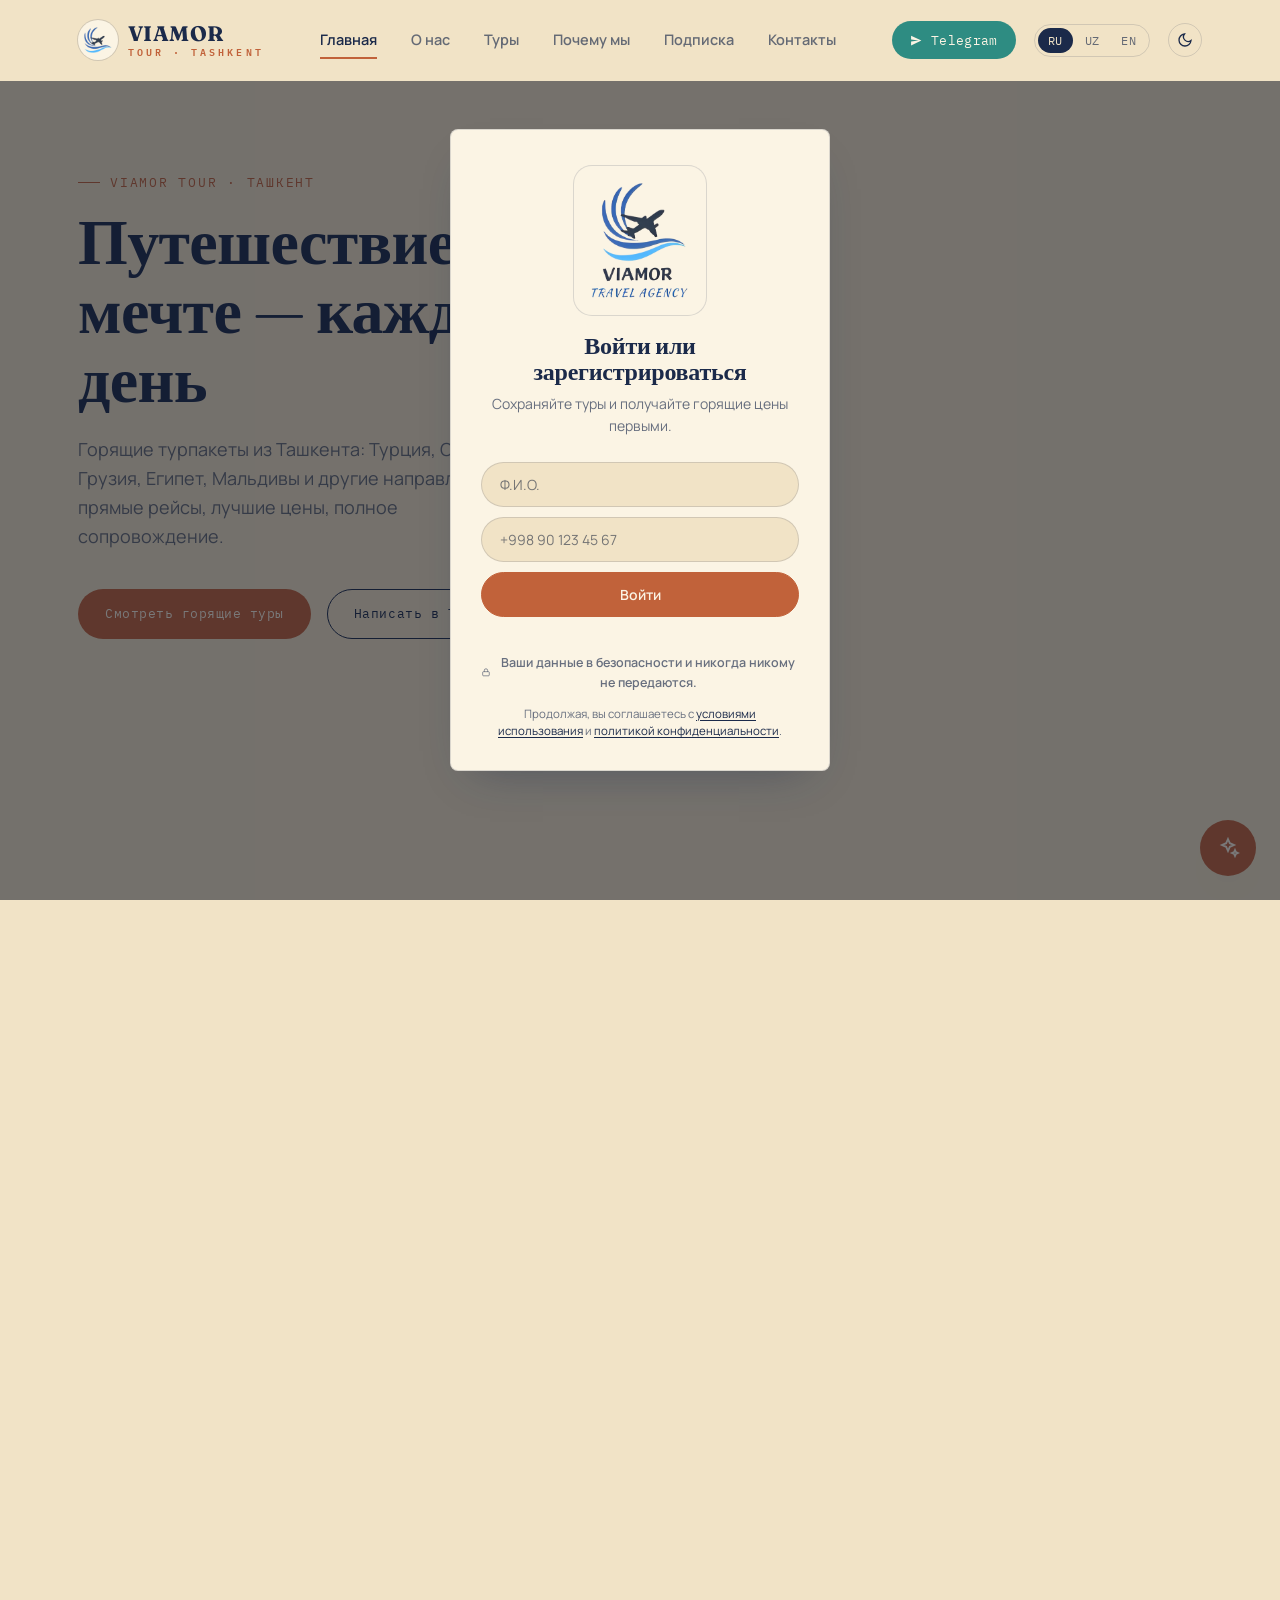
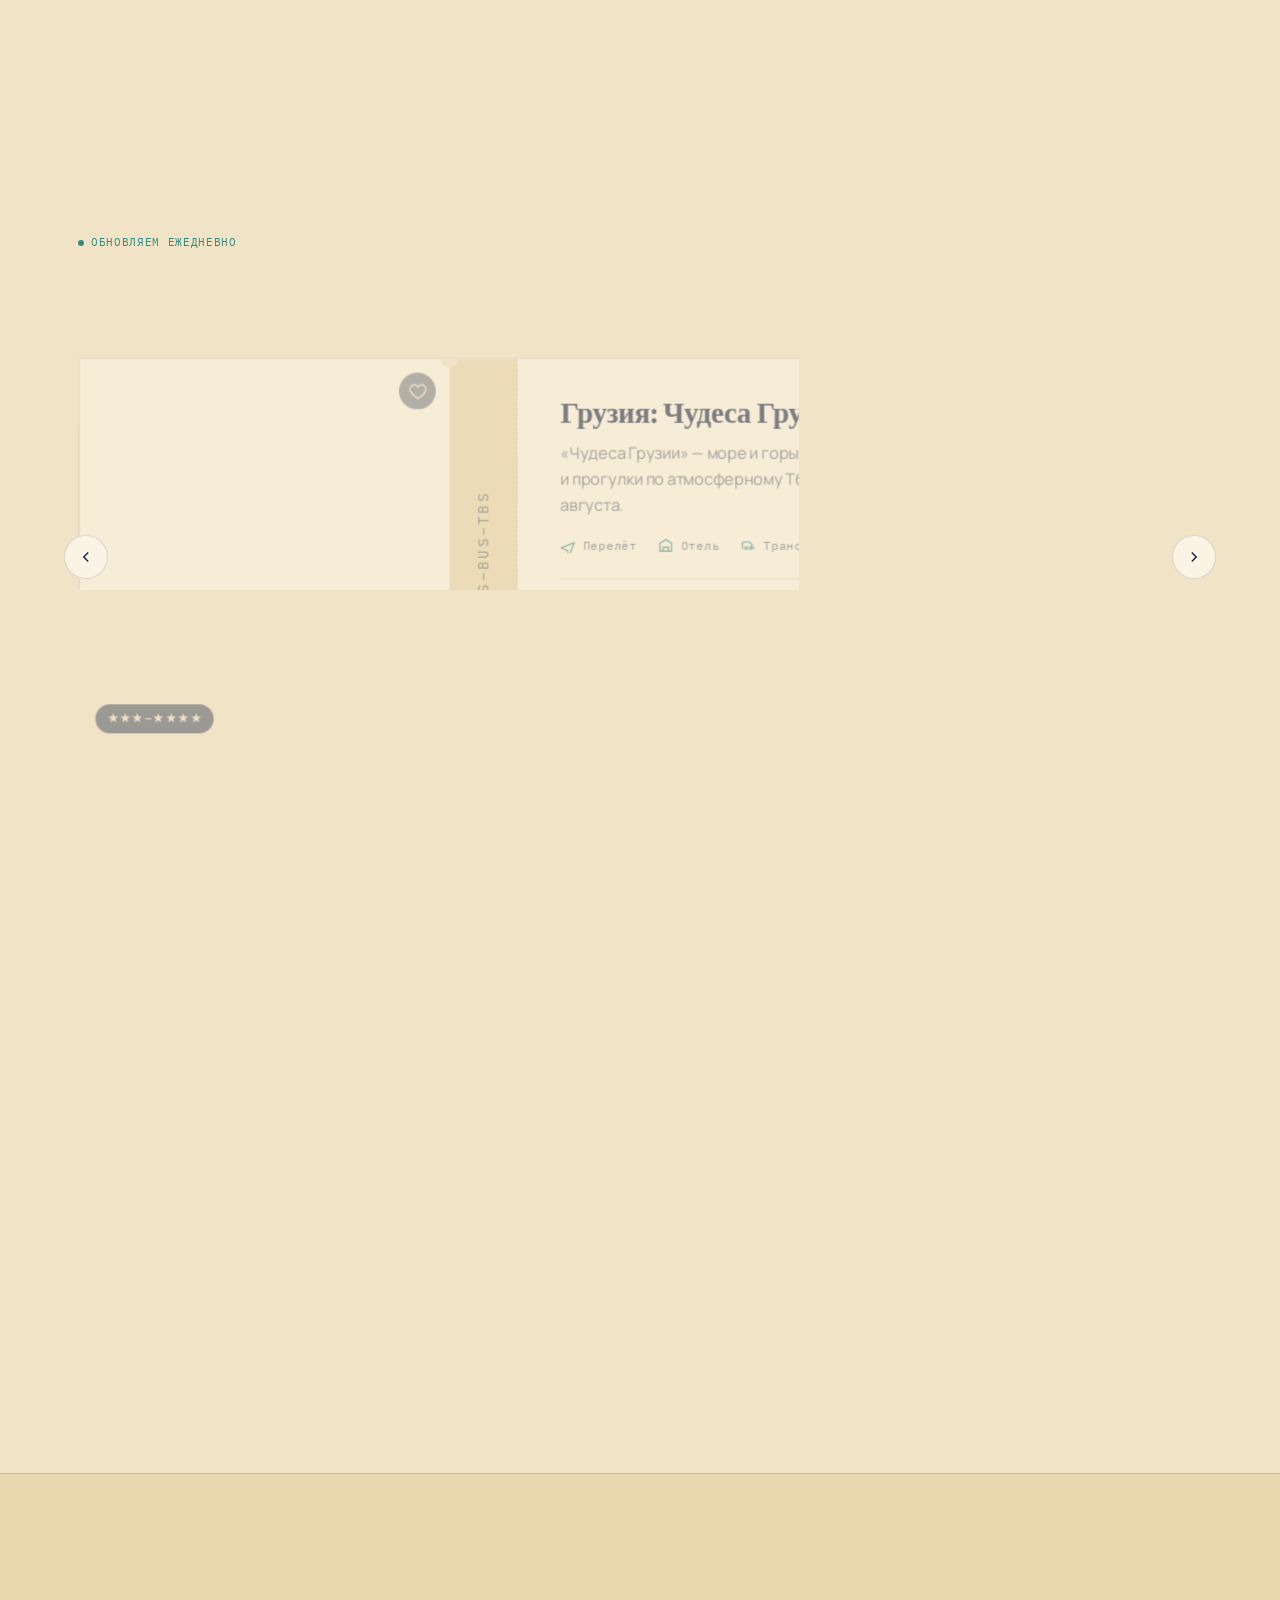
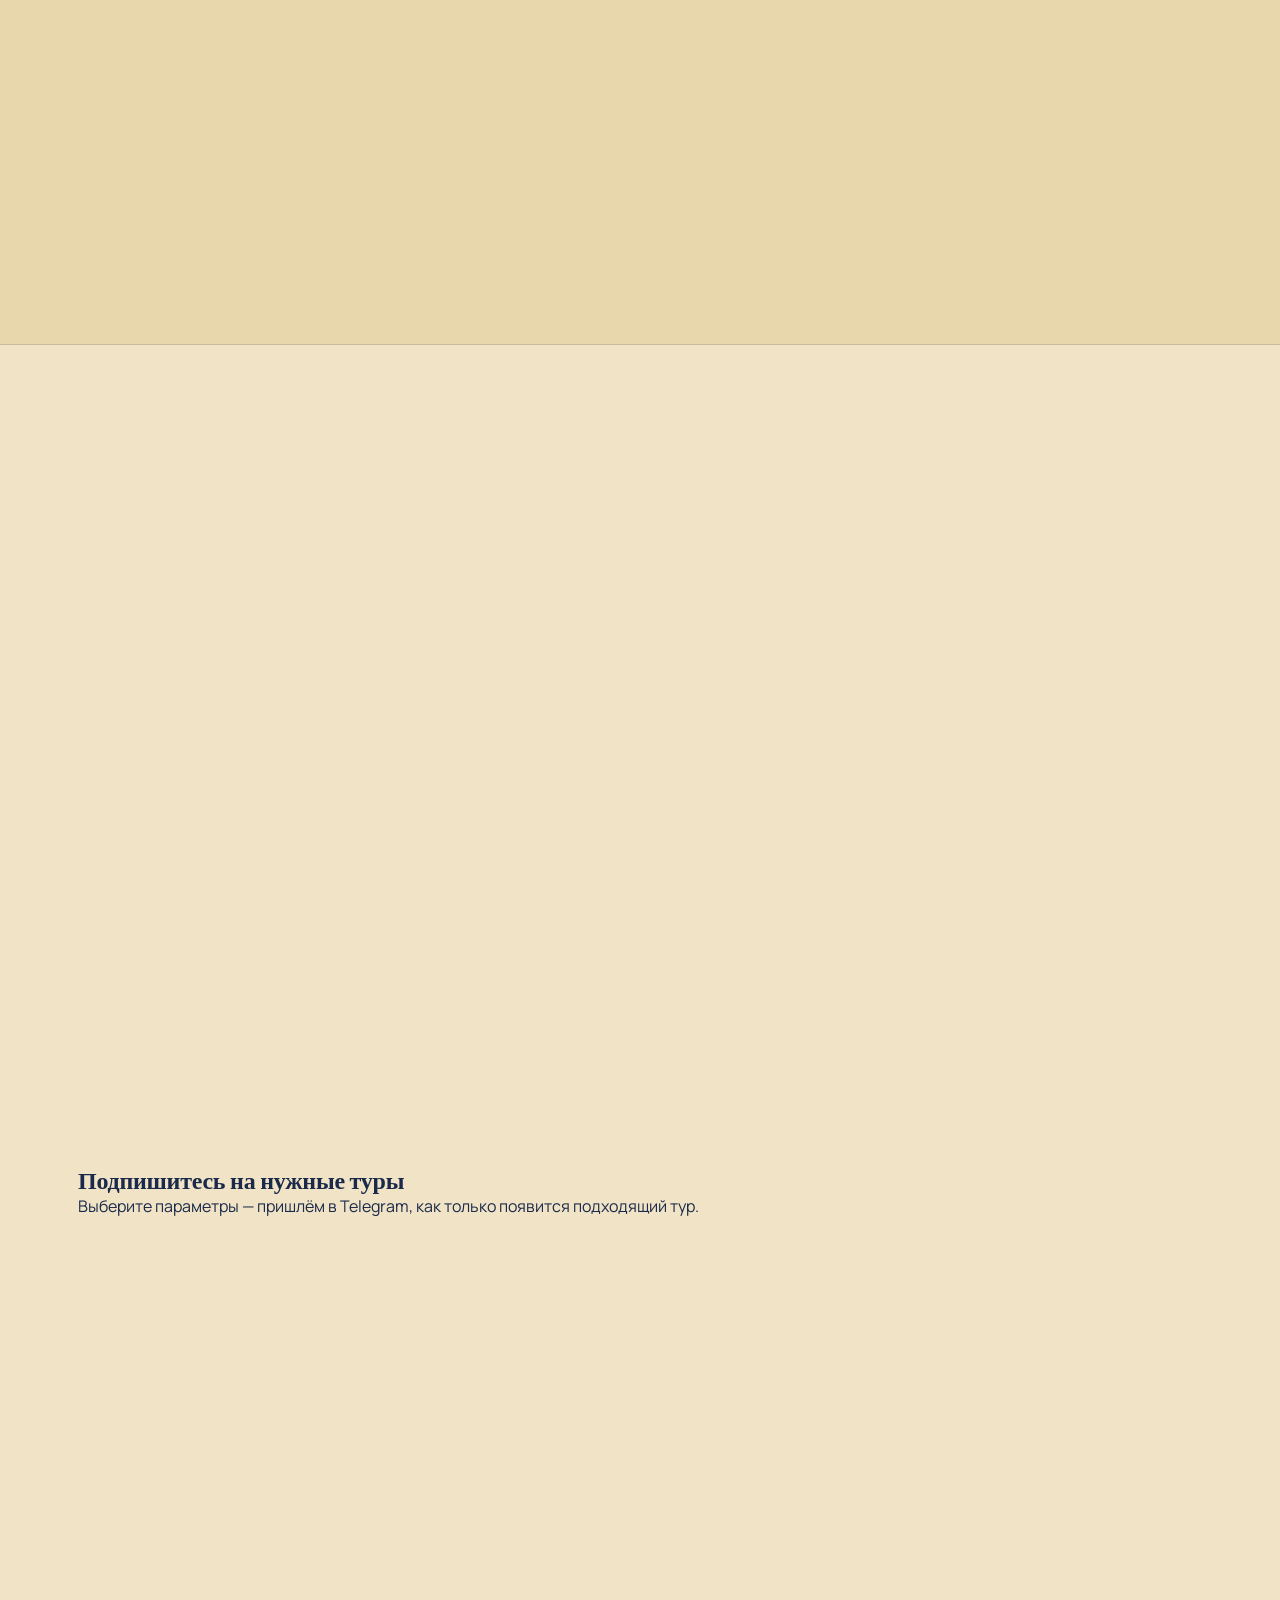
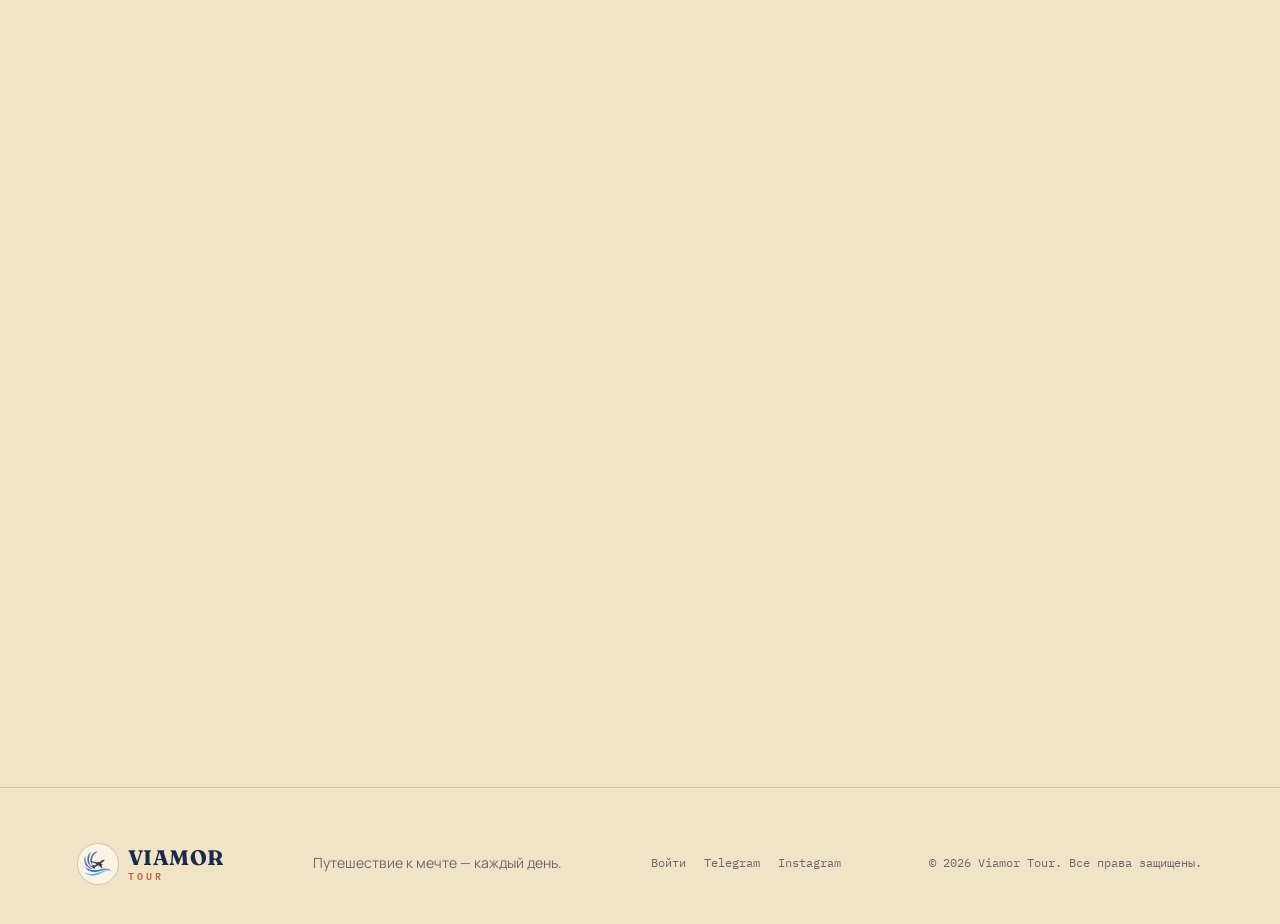
==== commit 020ec728: "новый раздел" ====
--- a/index.html
+++ b/index.html
@@ -57,6 +57,7 @@
       <a href="#about" data-i18n="nav_about">О нас</a>
       <a href="#tours" data-i18n="nav_tours">Туры</a>
       <a href="#why" data-i18n="nav_why">Почему мы</a>
+      <a href="#subscribe" data-i18n="nav_subscribe">Подписка</a>
       <a href="#contact" data-i18n="nav_contact">Контакты</a>
     </nav>
     <div class="nav-right">
@@ -518,6 +519,83 @@
   </div>
 </section>
 
+<!-- ============ TOUR SUBSCRIPTION ============ -->
+<section id="subscribe" class="subscribe-band">
+  <div class="container">
+    <h2 data-i18n="sub_title">Подпишитесь на нужные туры</h2>
+    <p class="section-sub" data-i18n="sub_subtitle">Выберите параметры — пришлём в Telegram, как только появится подходящий тур.</p>
+
+    <form id="subscribe-form" class="subscribe-form" data-reveal>
+      <div class="subscribe-row">
+        <label>
+          <span data-i18n="sub_name">Ваше имя</span>
+          <input type="text" id="sub-name" required>
+        </label>
+        <label>
+          <span data-i18n="sub_contact">Телефон или Telegram</span>
+          <input type="text" id="sub-contact" required>
+        </label>
+      </div>
+      <div class="subscribe-row">
+        <label>
+          <span data-i18n="sub_city">Город вылета</span>
+          <input type="text" id="sub-city" value="Ташкент">
+        </label>
+        <label>
+          <span data-i18n="sub_country">Страна</span>
+          <select id="sub-country">
+            <option value="" data-i18n="sub_any_country">Любая</option>
+            <option value="Грузия">Грузия</option>
+            <option value="Турция">Турция</option>
+            <option value="ОАЭ">ОАЭ</option>
+            <option value="Египет">Египет</option>
+            <option value="Мальдивы">Мальдивы</option>
+            <option value="Азербайджан">Азербайджан</option>
+            <option value="Другое">Другое</option>
+          </select>
+        </label>
+      </div>
+      <div class="subscribe-row">
+        <label>
+          <span data-i18n="sub_date_from">Даты вылета — от</span>
+          <input type="date" id="sub-date-from">
+        </label>
+        <label>
+          <span data-i18n="sub_date_to">Даты вылета — до</span>
+          <input type="date" id="sub-date-to">
+        </label>
+      </div>
+      <div class="subscribe-row">
+        <label>
+          <span data-i18n="sub_hotel">Отель</span>
+          <select id="sub-hotel">
+            <option value="" data-i18n="sub_any_hotel">Любой</option>
+            <option value="3*">3*</option>
+            <option value="4*">4*</option>
+            <option value="5*">5*</option>
+          </select>
+        </label>
+        <label>
+          <span data-i18n="sub_budget">Бюджет (USD)</span>
+          <input type="number" id="sub-budget" min="0" placeholder="1000">
+        </label>
+      </div>
+      <div class="subscribe-row">
+        <label>
+          <span data-i18n="sub_nights">Ночи</span>
+          <input type="number" id="sub-nights" min="1" placeholder="7">
+        </label>
+        <label>
+          <span data-i18n="sub_discount">Скидка от, %</span>
+          <input type="number" id="sub-discount" min="0" max="100" placeholder="10">
+        </label>
+      </div>
+      <button type="submit" class="btn btn-primary" data-i18n="sub_submit">Подписаться</button>
+      <p class="subscribe-note" id="subscribe-note" data-i18n="sub_note">Мы будем присылать уведомление только о турах, подходящих под эти параметры.</p>
+    </form>
+  </div>
+</section>
+
 <!-- ============ CONTACT ============ -->
 <section id="contact">
   <div class="container contact-grid">
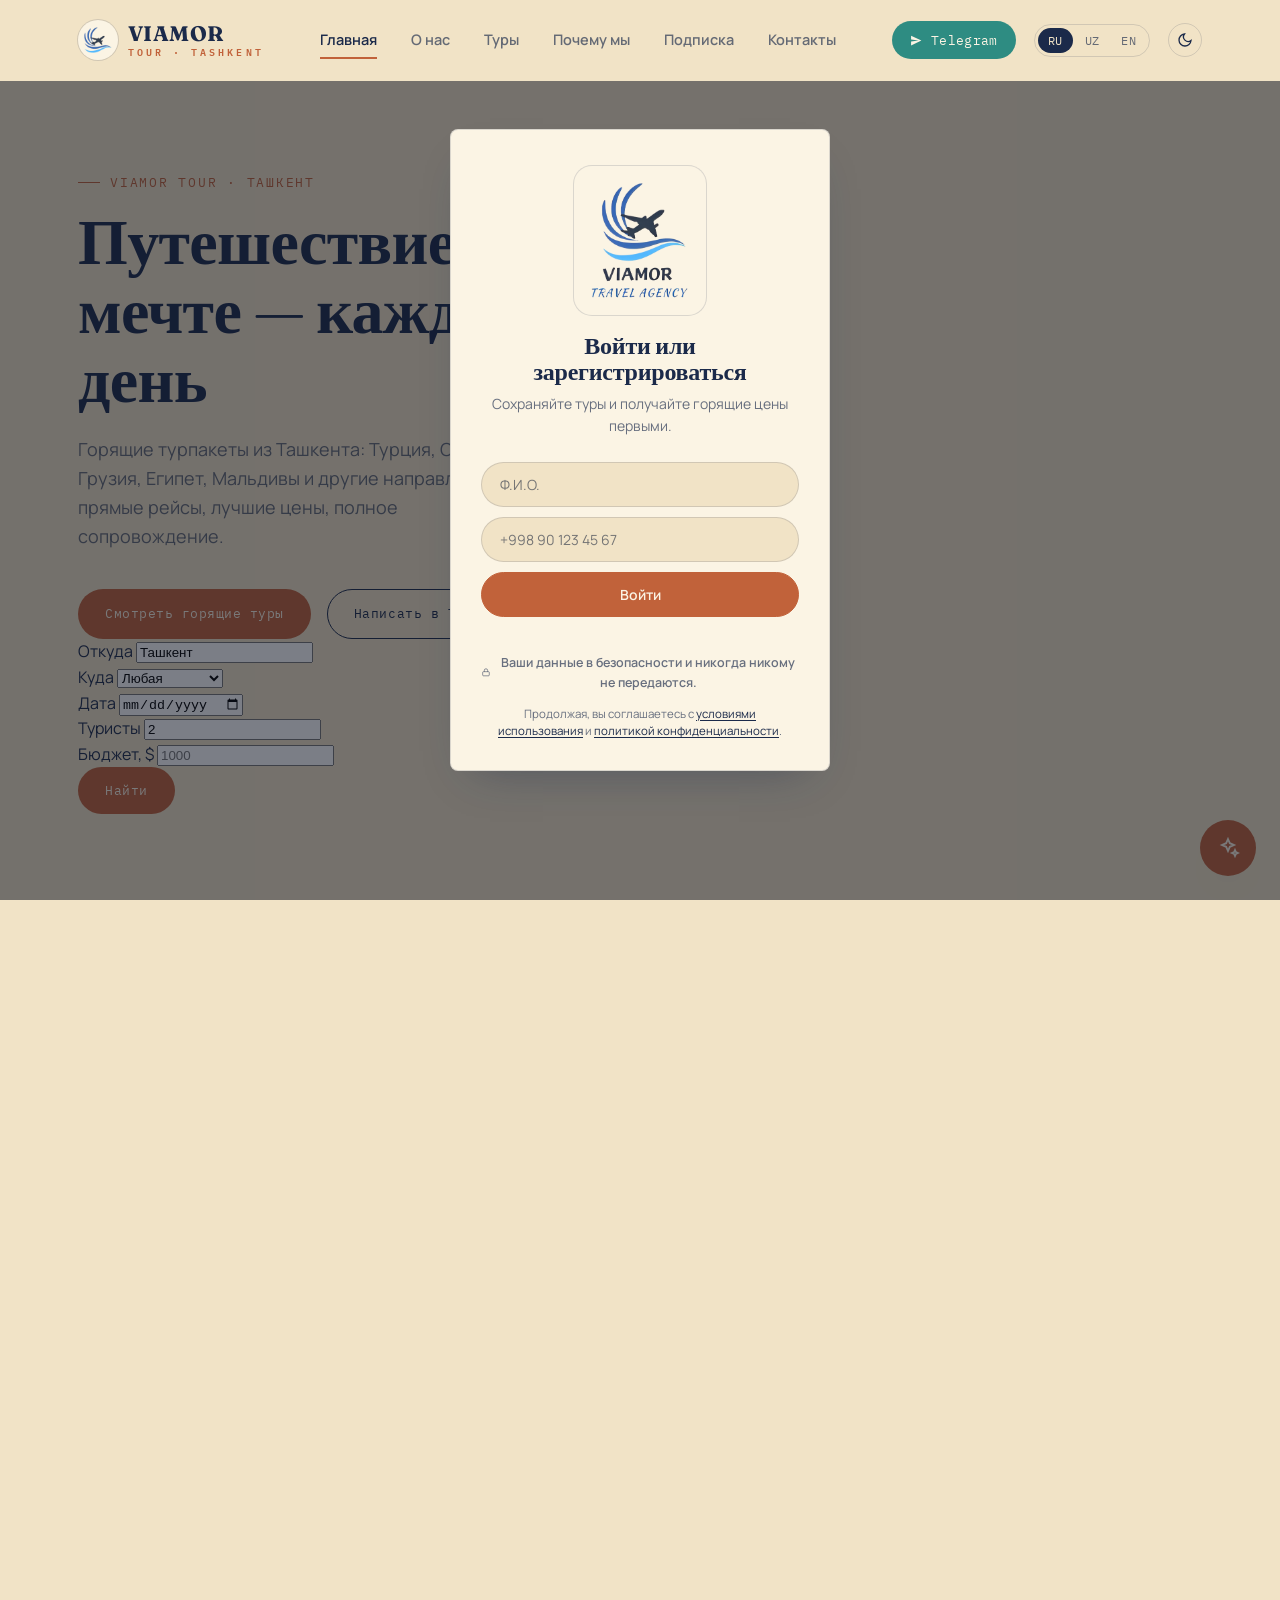
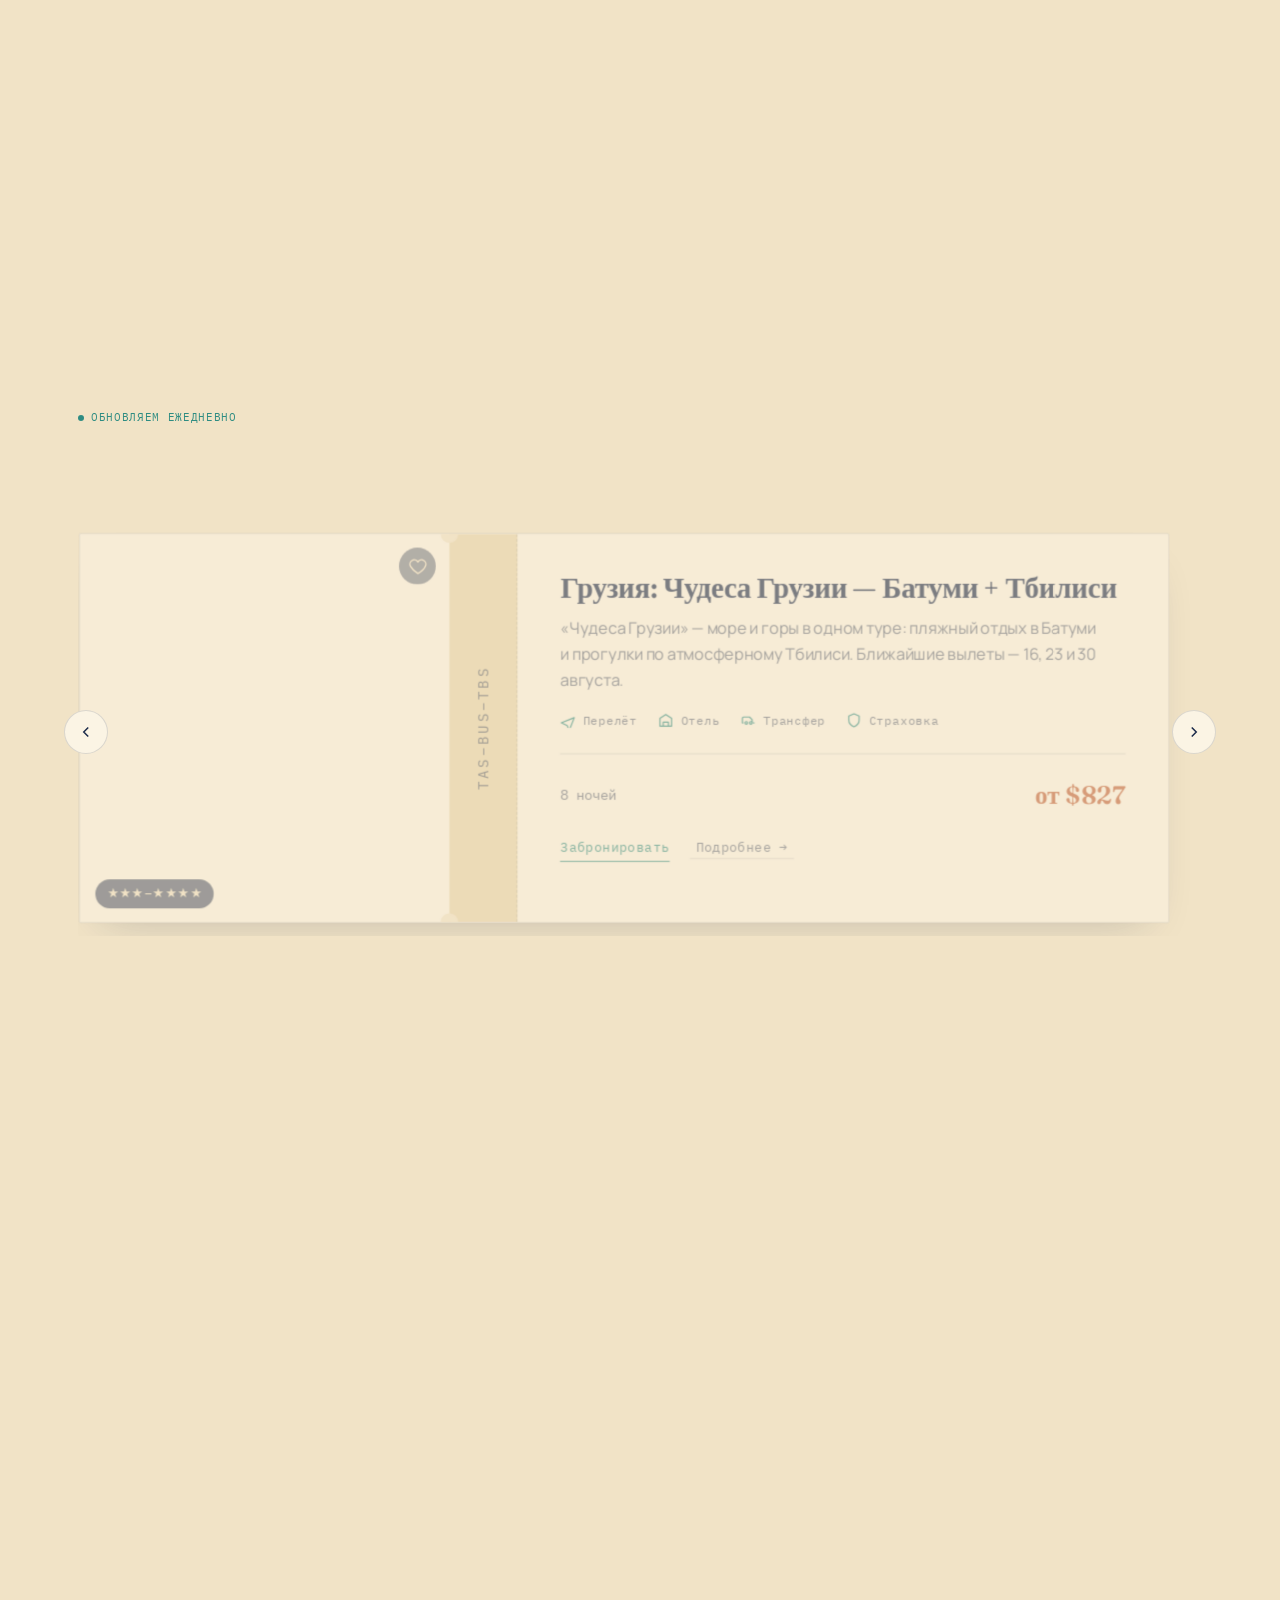
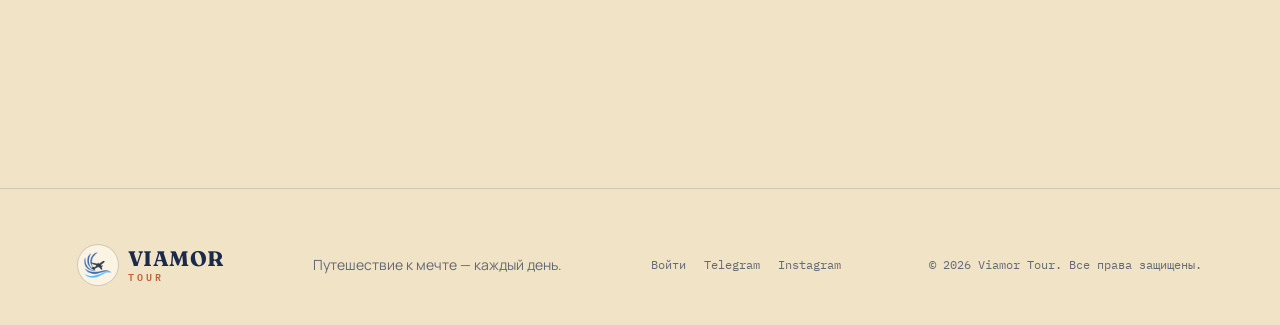
==== commit 9bac7630: "форма поиска в шапке" ====
--- a/index.html
+++ b/index.html
@@ -17,6 +17,14 @@
   <symbol id="ic-hotel" viewBox="0 0 24 24" fill="none" stroke="currentColor" stroke-width="1.8" stroke-linecap="round" stroke-linejoin="round"><path d="M3 21V9l9-6 9 6v12M3 21h18M8 21v-6h8v6"/></symbol>
   <symbol id="ic-transfer" viewBox="0 0 24 24" fill="none" stroke="currentColor" stroke-width="1.8" stroke-linecap="round" stroke-linejoin="round"><path d="M3 16V9a2 2 0 012-2h9l4 4v5M3 16h1M20 16h1M7 16a2 2 0 104 0 2 2 0 10-4 0M14 16a2 2 0 104 0 2 2 0 10-4 0"/></symbol>
   <symbol id="ic-shield" viewBox="0 0 24 24" fill="none" stroke="currentColor" stroke-width="1.8" stroke-linecap="round" stroke-linejoin="round"><path d="M12 2l8 3.5v6c0 5-3.5 8.5-8 10.5-4.5-2-8-5.5-8-10.5v-6L12 2z"/></symbol>
+  <symbol id="ic-bell" viewBox="0 0 24 24" fill="none" stroke="currentColor" stroke-width="1.8" stroke-linecap="round" stroke-linejoin="round"><path d="M18 8a6 6 0 10-12 0c0 7-3 9-3 9h18s-3-2-3-9"/><path d="M13.73 21a2 2 0 01-3.46 0"/></symbol>
+  <symbol id="ic-pin" viewBox="0 0 24 24" fill="none" stroke="currentColor" stroke-width="1.8" stroke-linecap="round" stroke-linejoin="round"><path d="M20 10c0 6-8 12-8 12s-8-6-8-12a8 8 0 0116 0z"/><circle cx="12" cy="10" r="3"/></symbol>
+  <symbol id="ic-calendar" viewBox="0 0 24 24" fill="none" stroke="currentColor" stroke-width="1.8" stroke-linecap="round" stroke-linejoin="round"><rect x="3" y="5" width="18" height="16" rx="2"/><path d="M16 3v4M8 3v4M3 10h18"/></symbol>
+  <symbol id="ic-users" viewBox="0 0 24 24" fill="none" stroke="currentColor" stroke-width="1.8" stroke-linecap="round" stroke-linejoin="round"><path d="M17 21v-2a4 4 0 00-4-4H6a4 4 0 00-4 4v2"/><circle cx="9" cy="7" r="4"/><path d="M23 21v-2a4 4 0 00-3-3.87M16 3.13a4 4 0 010 7.75"/></symbol>
+  <symbol id="ic-dollar" viewBox="0 0 24 24" fill="none" stroke="currentColor" stroke-width="1.8" stroke-linecap="round" stroke-linejoin="round"><path d="M12 2v20M17 6.5c0-1.9-2.2-3.5-5-3.5s-5 1.6-5 3.5S9.2 10 12 10s5 1.6 5 3.5-2.2 3.5-5 3.5-5-1.6-5-3.5"/></symbol>
+  <symbol id="ic-moon" viewBox="0 0 24 24" fill="none" stroke="currentColor" stroke-width="1.8" stroke-linecap="round" stroke-linejoin="round"><path d="M21 12.8A9 9 0 1111.2 3 7 7 0 0021 12.8z"/></symbol>
+  <symbol id="ic-percent" viewBox="0 0 24 24" fill="none" stroke="currentColor" stroke-width="1.8" stroke-linecap="round" stroke-linejoin="round"><path d="M5 19L19 5M6.5 9a2.5 2.5 0 100-5 2.5 2.5 0 000 5zM17.5 20a2.5 2.5 0 100-5 2.5 2.5 0 000 5z"/></symbol>
+  <symbol id="ic-hotel-bed" viewBox="0 0 24 24" fill="none" stroke="currentColor" stroke-width="1.8" stroke-linecap="round" stroke-linejoin="round"><path d="M3 18v-7a2 2 0 012-2h14a2 2 0 012 2v7M3 18h18M3 18v2M21 18v2M7 9V7a2 2 0 012-2h6a2 2 0 012 2v2"/></symbol>
   <symbol id="ic-heart" viewBox="0 0 24 24" fill="none" stroke="currentColor" stroke-width="1.8" stroke-linecap="round" stroke-linejoin="round"><path d="M12 21s-7-4.35-9.5-9A5.5 5.5 0 0112 6a5.5 5.5 0 019.5 6C19.5 16.65 12 21 12 21z"/></symbol>
 </svg>
 
@@ -131,6 +139,38 @@
       </svg>
     </div>
   </div>
+
+  <form class="hero-search container" id="hero-search-form">
+    <div class="hero-search-field">
+      <label data-i18n="search_from">Откуда</label>
+      <input type="text" id="search-from" value="Ташкент" readonly>
+    </div>
+    <div class="hero-search-field">
+      <label data-i18n="search_to">Куда</label>
+      <select id="search-to">
+        <option value="" data-i18n="sub_any_country">Любая</option>
+        <option value="georgia" data-i18n="dest_georgia">Грузия</option>
+        <option value="turkey" data-i18n="dest_turkey">Турция</option>
+        <option value="uae" data-i18n="dest_uae">ОАЭ</option>
+        <option value="egypt" data-i18n="dest_egypt">Египет</option>
+        <option value="maldives" data-i18n="dest_maldives">Мальдивы</option>
+        <option value="azerbaijan" data-i18n="dest_azerbaijan">Азербайджан</option>
+      </select>
+    </div>
+    <div class="hero-search-field">
+      <label data-i18n="search_date">Дата</label>
+      <input type="date" id="search-date">
+    </div>
+    <div class="hero-search-field">
+      <label data-i18n="search_travelers">Туристы</label>
+      <input type="number" id="search-travelers" min="1" value="2">
+    </div>
+    <div class="hero-search-field">
+      <label data-i18n="search_budget">Бюджет, $</label>
+      <input type="number" id="search-budget" min="0" placeholder="1000">
+    </div>
+    <button type="submit" class="btn btn-primary hero-search-btn" data-i18n="search_submit">Найти</button>
+  </form>
 </section>
 
 <!-- ============ DESTINATIONS STRIP ============ -->
@@ -521,9 +561,12 @@
 
 <!-- ============ TOUR SUBSCRIPTION ============ -->
 <section id="subscribe" class="subscribe-band">
-  <div class="container">
-    <h2 data-i18n="sub_title">Подпишитесь на нужные туры</h2>
-    <p class="section-sub" data-i18n="sub_subtitle">Выберите параметры — пришлём в Telegram, как только появится подходящий тур.</p>
+  <div class="container subscribe-grid">
+    <div class="subscribe-intro" data-reveal>
+      <svg class="subscribe-bell" viewBox="0 0 24 24"><use href="#ic-bell"/></svg>
+      <h2 data-i18n="sub_title">Подпишитесь на нужные туры</h2>
+      <p class="section-sub" data-i18n="sub_subtitle">Выберите параметры — пришлём в Telegram, как только появится подходящий тур.</p>
+    </div>
 
     <form id="subscribe-form" class="subscribe-form" data-reveal>
       <div class="subscribe-row">
@@ -537,12 +580,12 @@
         </label>
       </div>
       <div class="subscribe-row">
-        <label>
-          <span data-i18n="sub_city">Город вылета</span>
+        <label class="has-icon">
+          <span><svg class="field-icon"><use href="#ic-pin"/></svg><span data-i18n="sub_city">Город вылета</span></span>
           <input type="text" id="sub-city" value="Ташкент">
         </label>
-        <label>
-          <span data-i18n="sub_country">Страна</span>
+        <label class="has-icon">
+          <span><svg class="field-icon"><use href="#ic-pin"/></svg><span data-i18n="sub_country">Страна</span></span>
           <select id="sub-country">
             <option value="" data-i18n="sub_any_country">Любая</option>
             <option value="Грузия">Грузия</option>
@@ -556,18 +599,18 @@
         </label>
       </div>
       <div class="subscribe-row">
-        <label>
-          <span data-i18n="sub_date_from">Даты вылета — от</span>
+        <label class="has-icon">
+          <span><svg class="field-icon"><use href="#ic-calendar"/></svg><span data-i18n="sub_date_from">Даты вылета — от</span></span>
           <input type="date" id="sub-date-from">
         </label>
-        <label>
-          <span data-i18n="sub_date_to">Даты вылета — до</span>
+        <label class="has-icon">
+          <span><svg class="field-icon"><use href="#ic-calendar"/></svg><span data-i18n="sub_date_to">Даты вылета — до</span></span>
           <input type="date" id="sub-date-to">
         </label>
       </div>
       <div class="subscribe-row">
-        <label>
-          <span data-i18n="sub_hotel">Отель</span>
+        <label class="has-icon">
+          <span><svg class="field-icon"><use href="#ic-hotel-bed"/></svg><span data-i18n="sub_hotel">Отель</span></span>
           <select id="sub-hotel">
             <option value="" data-i18n="sub_any_hotel">Любой</option>
             <option value="3*">3*</option>
@@ -575,18 +618,18 @@
             <option value="5*">5*</option>
           </select>
         </label>
-        <label>
-          <span data-i18n="sub_budget">Бюджет (USD)</span>
+        <label class="has-icon">
+          <span><svg class="field-icon"><use href="#ic-dollar"/></svg><span data-i18n="sub_budget">Бюджет (USD)</span></span>
           <input type="number" id="sub-budget" min="0" placeholder="1000">
         </label>
       </div>
       <div class="subscribe-row">
-        <label>
-          <span data-i18n="sub_nights">Ночи</span>
+        <label class="has-icon">
+          <span><svg class="field-icon"><use href="#ic-moon"/></svg><span data-i18n="sub_nights">Ночи</span></span>
           <input type="number" id="sub-nights" min="1" placeholder="7">
         </label>
-        <label>
-          <span data-i18n="sub_discount">Скидка от, %</span>
+        <label class="has-icon">
+          <span><svg class="field-icon"><use href="#ic-percent"/></svg><span data-i18n="sub_discount">Скидка от, %</span></span>
           <input type="number" id="sub-discount" min="0" max="100" placeholder="10">
         </label>
       </div>
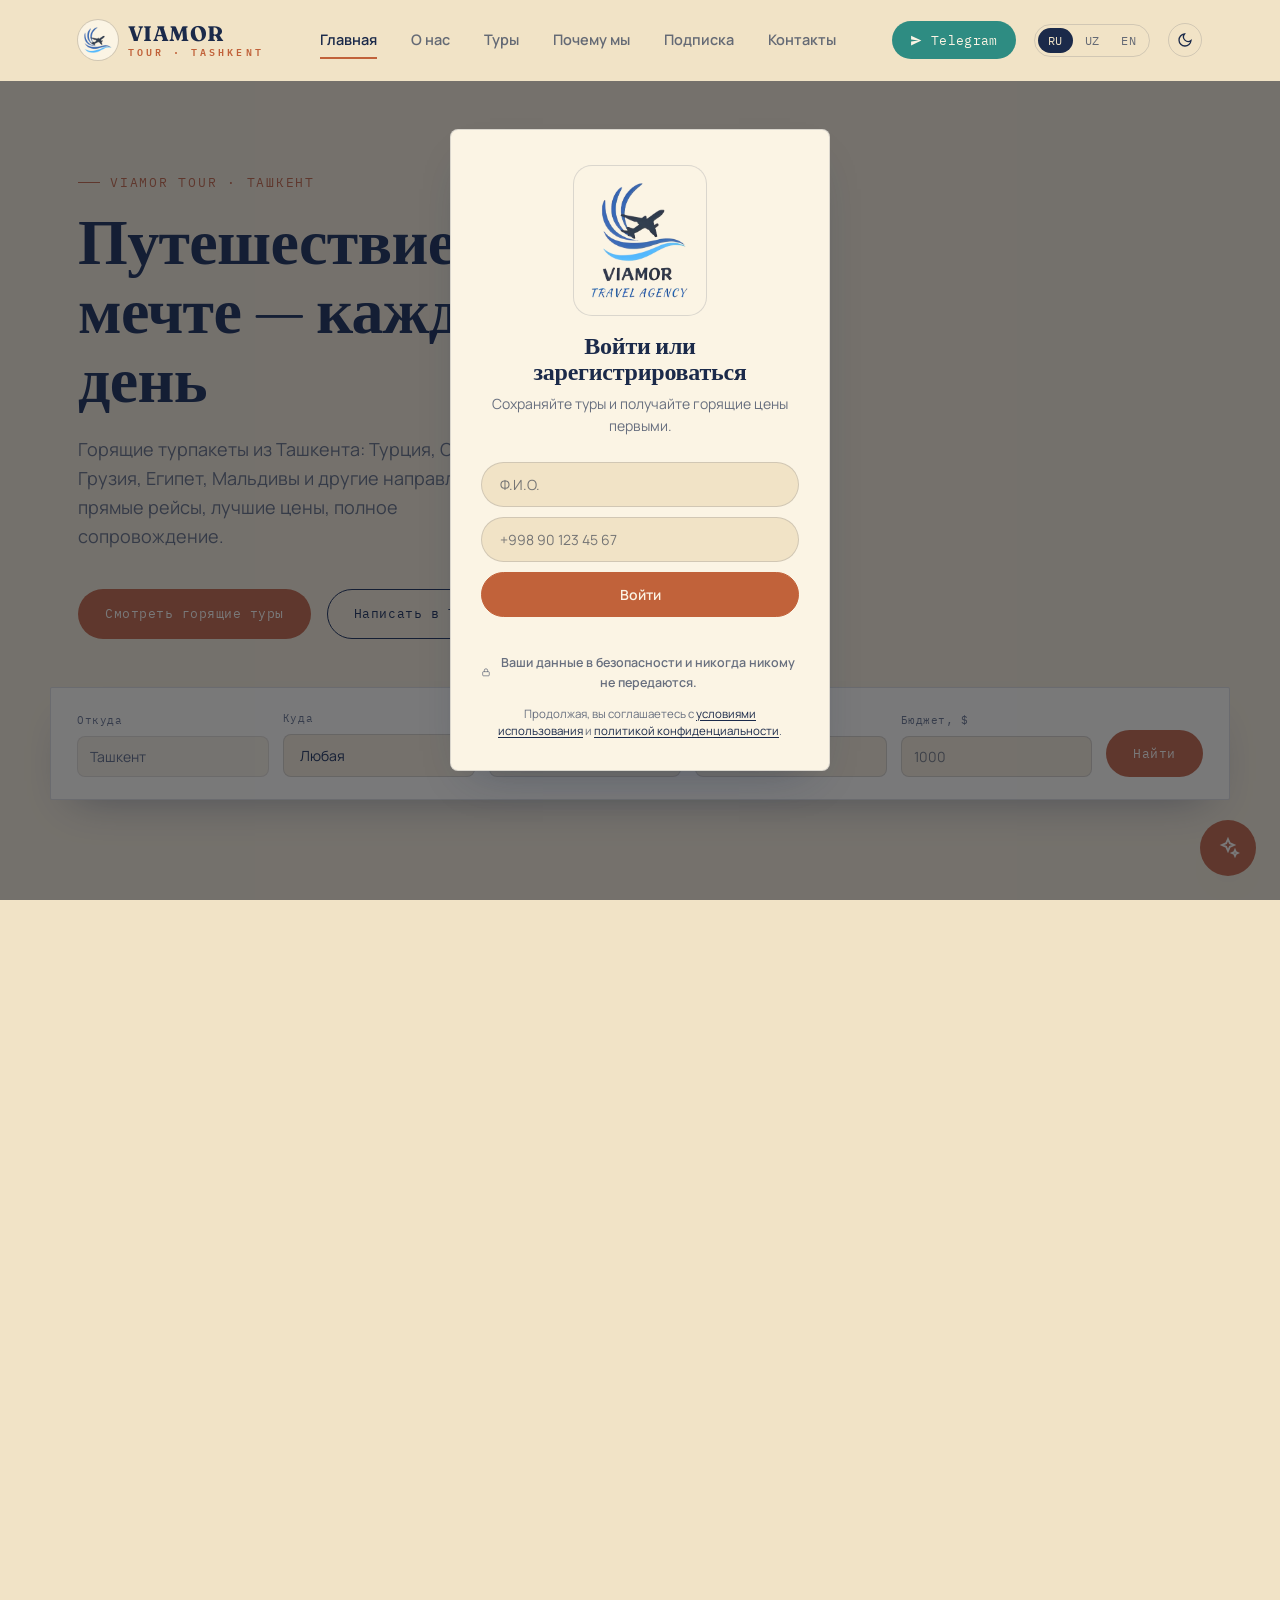
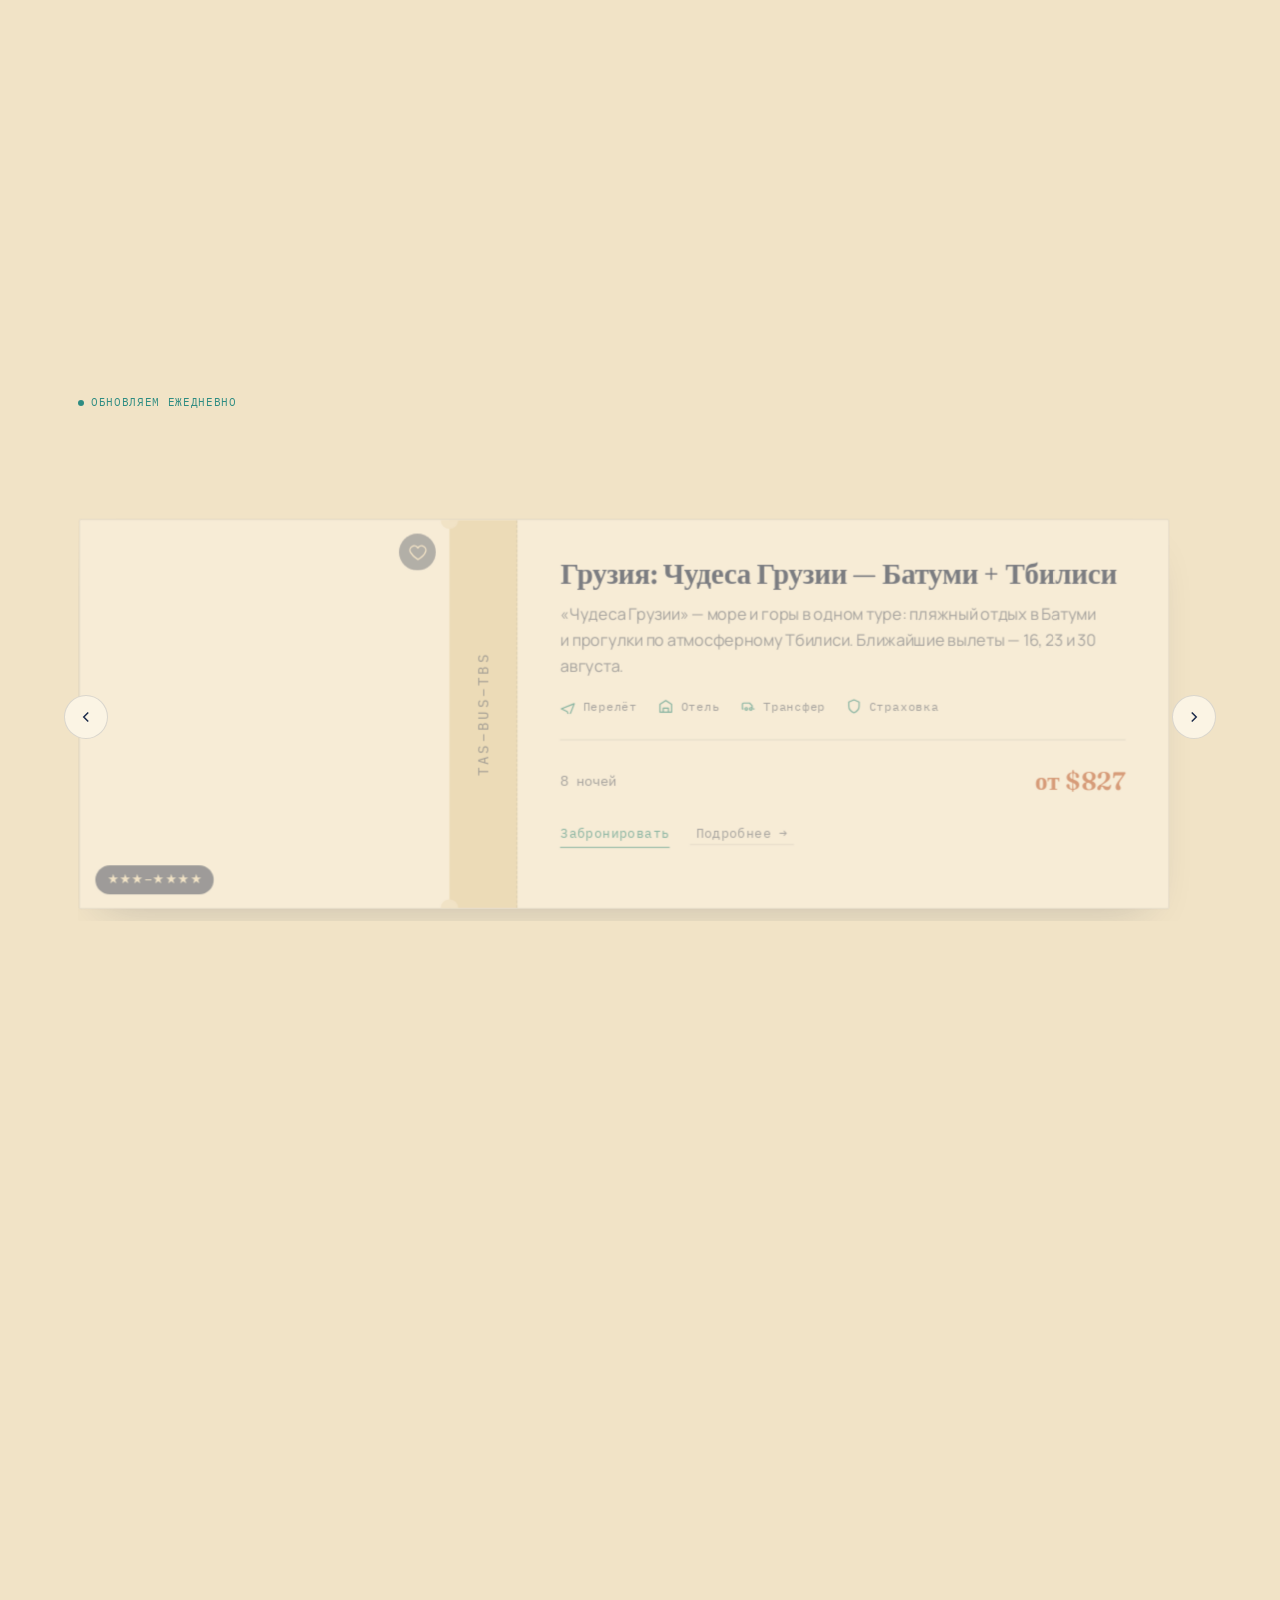
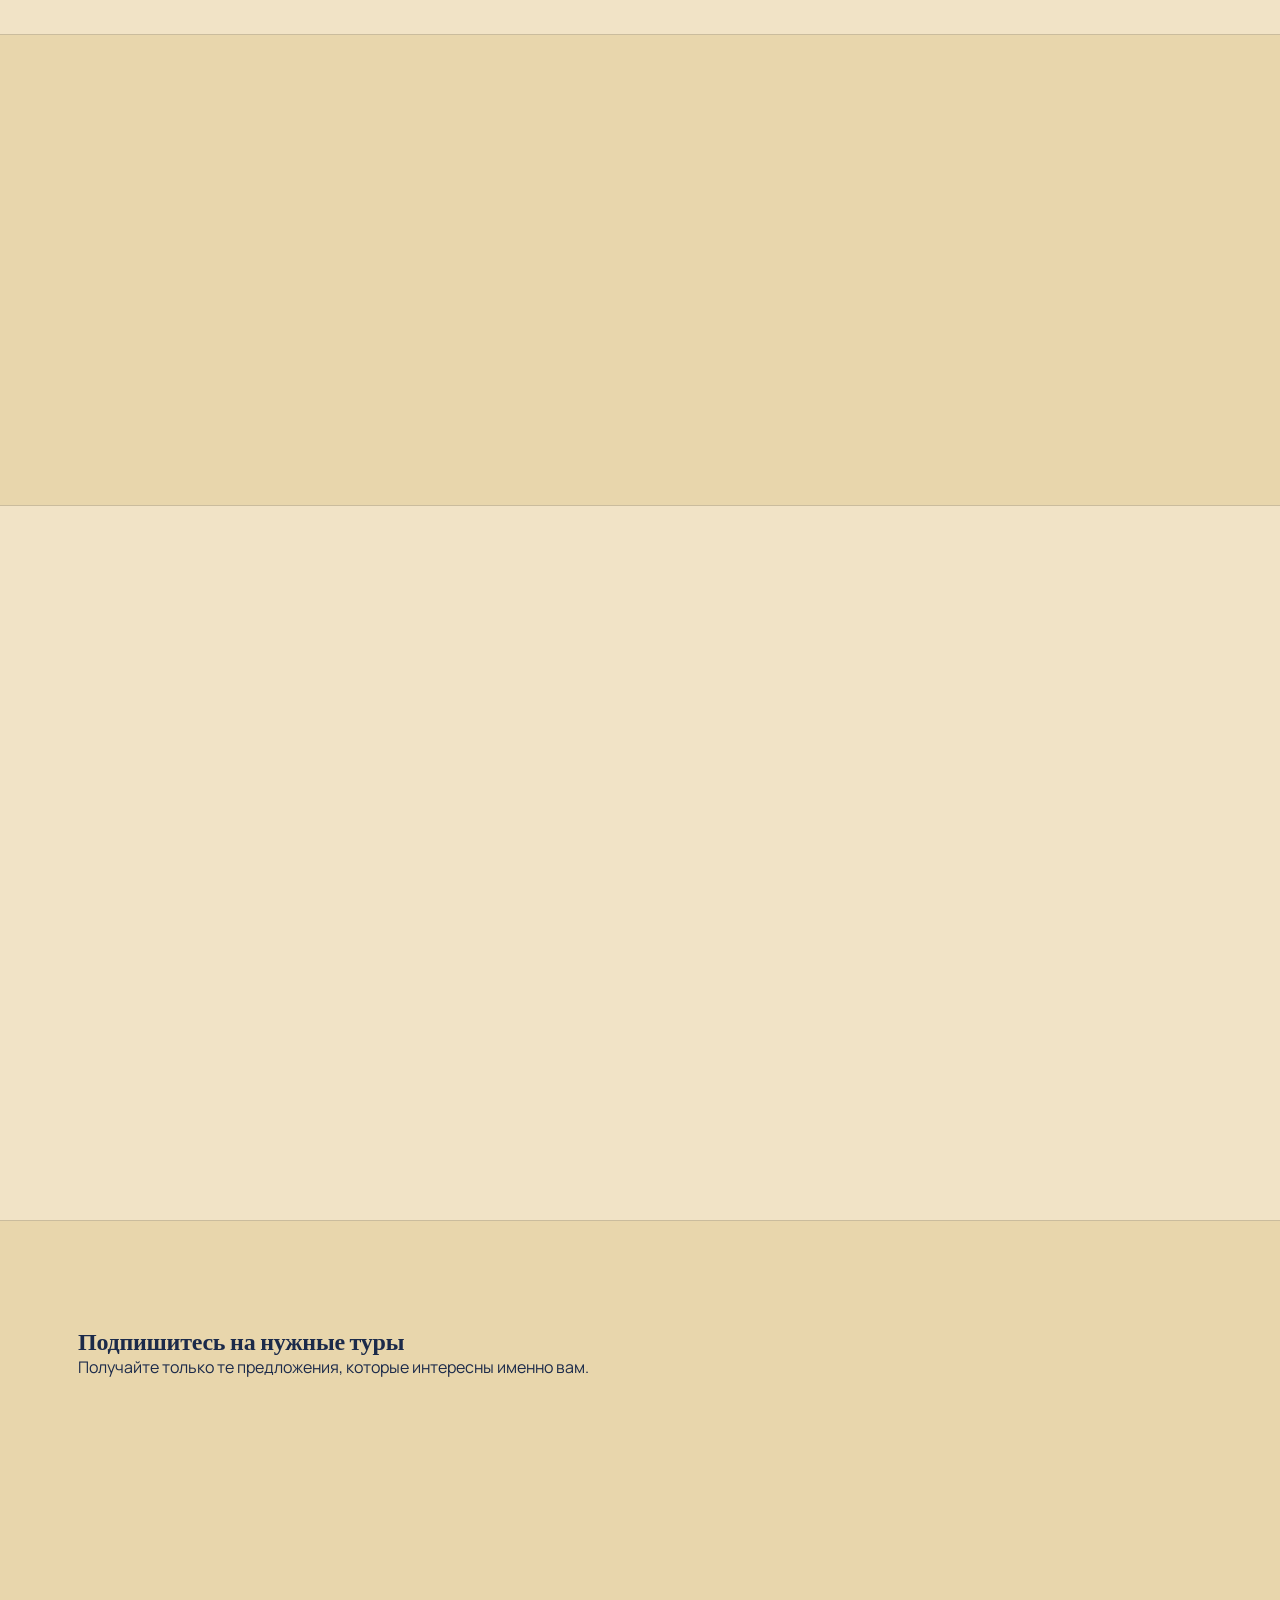
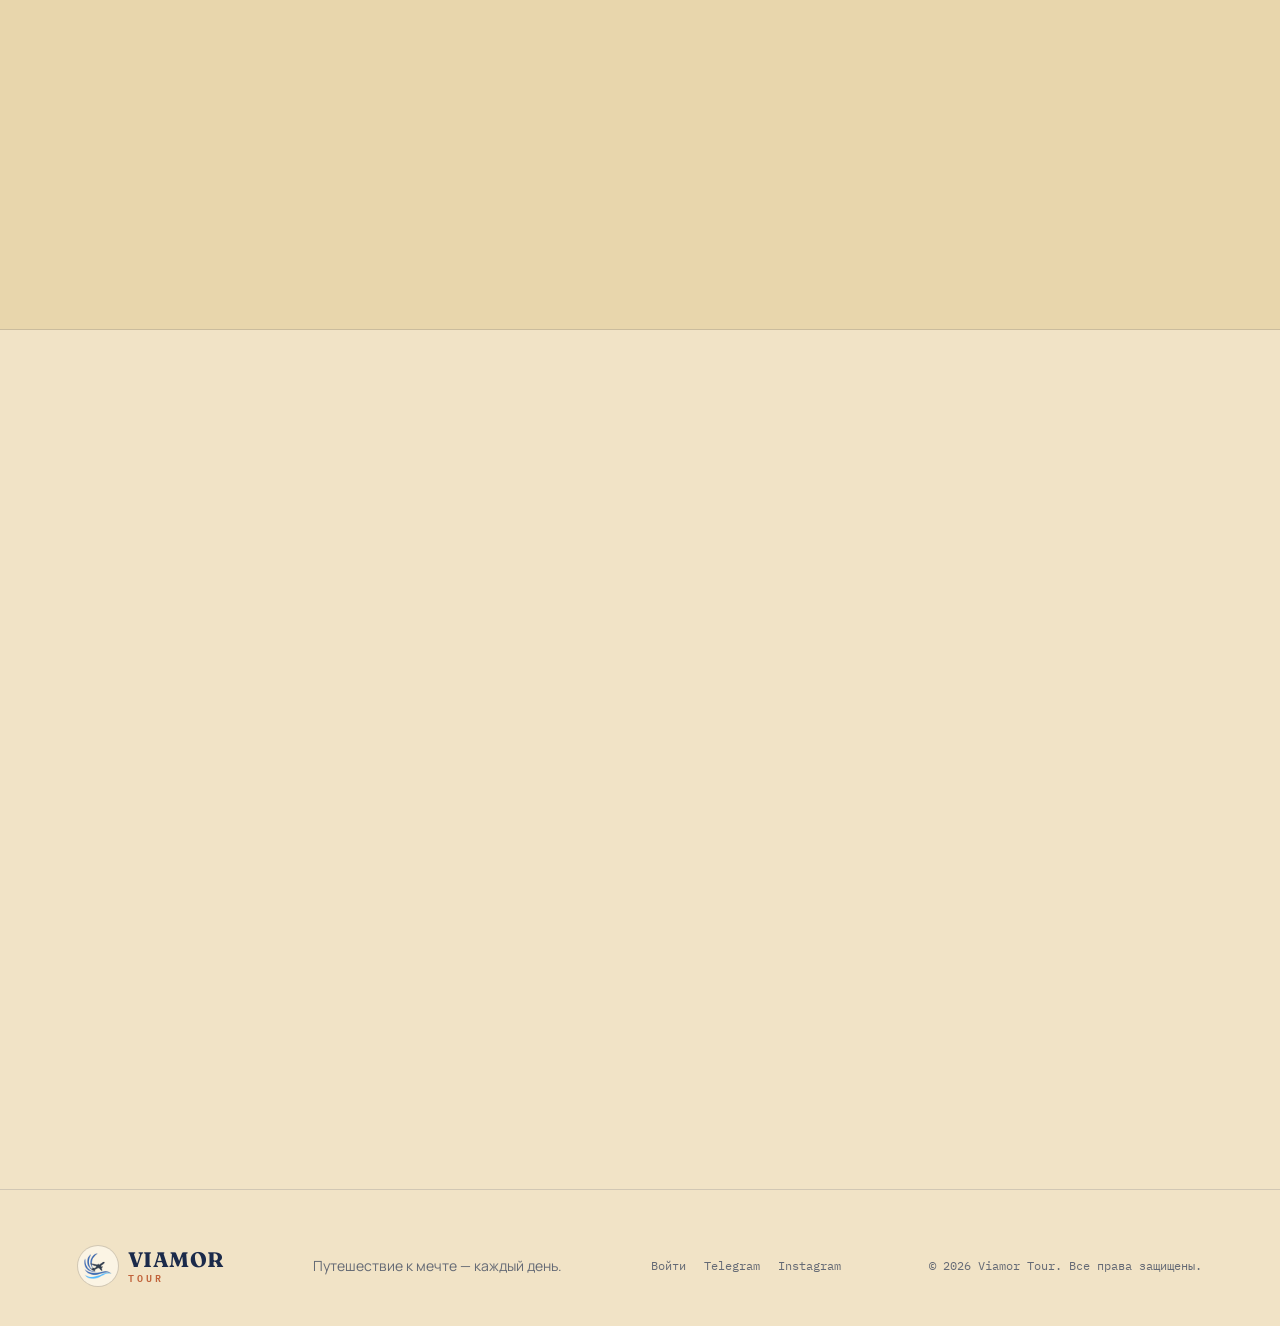
==== commit 5c2dff17: "премиум подписка с категориями" ====
--- a/index.html
+++ b/index.html
@@ -561,80 +561,42 @@
 
 <!-- ============ TOUR SUBSCRIPTION ============ -->
 <section id="subscribe" class="subscribe-band">
-  <div class="container subscribe-grid">
-    <div class="subscribe-intro" data-reveal>
-      <svg class="subscribe-bell" viewBox="0 0 24 24"><use href="#ic-bell"/></svg>
-      <h2 data-i18n="sub_title">Подпишитесь на нужные туры</h2>
-      <p class="section-sub" data-i18n="sub_subtitle">Выберите параметры — пришлём в Telegram, как только появится подходящий тур.</p>
-    </div>
+  <div class="container">
+    <h2 data-i18n="sub_title">Подпишитесь на нужные туры</h2>
+    <p class="section-sub" data-i18n="sub_subtitle">Получайте только те предложения, которые интересны именно вам.</p>
 
     <form id="subscribe-form" class="subscribe-form" data-reveal>
-      <div class="subscribe-row">
-        <label>
-          <span data-i18n="sub_name">Ваше имя</span>
-          <input type="text" id="sub-name" required>
-        </label>
-        <label>
-          <span data-i18n="sub_contact">Телефон или Telegram</span>
-          <input type="text" id="sub-contact" required>
-        </label>
-      </div>
-      <div class="subscribe-row">
-        <label class="has-icon">
-          <span><svg class="field-icon"><use href="#ic-pin"/></svg><span data-i18n="sub_city">Город вылета</span></span>
-          <input type="text" id="sub-city" value="Ташкент">
-        </label>
-        <label class="has-icon">
-          <span><svg class="field-icon"><use href="#ic-pin"/></svg><span data-i18n="sub_country">Страна</span></span>
-          <select id="sub-country">
-            <option value="" data-i18n="sub_any_country">Любая</option>
-            <option value="Грузия">Грузия</option>
-            <option value="Турция">Турция</option>
-            <option value="ОАЭ">ОАЭ</option>
-            <option value="Египет">Египет</option>
-            <option value="Мальдивы">Мальдивы</option>
-            <option value="Азербайджан">Азербайджан</option>
-            <option value="Другое">Другое</option>
-          </select>
-        </label>
-      </div>
-      <div class="subscribe-row">
-        <label class="has-icon">
-          <span><svg class="field-icon"><use href="#ic-calendar"/></svg><span data-i18n="sub_date_from">Даты вылета — от</span></span>
-          <input type="date" id="sub-date-from">
-        </label>
-        <label class="has-icon">
-          <span><svg class="field-icon"><use href="#ic-calendar"/></svg><span data-i18n="sub_date_to">Даты вылета — до</span></span>
-          <input type="date" id="sub-date-to">
-        </label>
-      </div>
-      <div class="subscribe-row">
-        <label class="has-icon">
-          <span><svg class="field-icon"><use href="#ic-hotel-bed"/></svg><span data-i18n="sub_hotel">Отель</span></span>
-          <select id="sub-hotel">
-            <option value="" data-i18n="sub_any_hotel">Любой</option>
-            <option value="3*">3*</option>
-            <option value="4*">4*</option>
-            <option value="5*">5*</option>
-          </select>
-        </label>
-        <label class="has-icon">
-          <span><svg class="field-icon"><use href="#ic-dollar"/></svg><span data-i18n="sub_budget">Бюджет (USD)</span></span>
-          <input type="number" id="sub-budget" min="0" placeholder="1000">
-        </label>
-      </div>
-      <div class="subscribe-row">
-        <label class="has-icon">
-          <span><svg class="field-icon"><use href="#ic-moon"/></svg><span data-i18n="sub_nights">Ночи</span></span>
-          <input type="number" id="sub-nights" min="1" placeholder="7">
-        </label>
-        <label class="has-icon">
-          <span><svg class="field-icon"><use href="#ic-percent"/></svg><span data-i18n="sub_discount">Скидка от, %</span></span>
-          <input type="number" id="sub-discount" min="0" max="100" placeholder="10">
-        </label>
-      </div>
-      <button type="submit" class="btn btn-primary" data-i18n="sub_submit">Подписаться</button>
-      <p class="subscribe-note" id="subscribe-note" data-i18n="sub_note">Мы будем присылать уведомление только о турах, подходящих под эти параметры.</p>
+      <div class="sub-categories" id="sub-categories">
+        <button type="button" class="sub-cat-card" data-cat="beach">
+          <span class="sub-cat-icon">🌴</span>
+          <span data-i18n="cat_beach">Пляжный отдых</span>
+        </button>
+        <button type="button" class="sub-cat-card" data-cat="mountain">
+          <span class="sub-cat-icon">🏔</span>
+          <span data-i18n="cat_mountain">Горные туры</span>
+        </button>
+        <button type="button" class="sub-cat-card" data-cat="abroad">
+          <span class="sub-cat-icon">✈️</span>
+          <span data-i18n="cat_abroad">Зарубежные путешествия</span>
+        </button>
+        <button type="button" class="sub-cat-card" data-cat="excursion">
+          <span class="sub-cat-icon">🏛</span>
+          <span data-i18n="cat_excursion">Экскурсии</span>
+        </button>
+        <button type="button" class="sub-cat-card" data-cat="family">
+          <span class="sub-cat-icon">👨‍👩‍👧</span>
+          <span data-i18n="cat_family">Семейный отдых</span>
+        </button>
+        <button type="button" class="sub-cat-card" data-cat="premium">
+          <span class="sub-cat-icon">💎</span>
+          <span data-i18n="cat_premium">Premium-туры</span>
+        </button>
+      </div>
+
+      <input type="text" id="sub-contact" class="sub-contact-input" data-i18n-placeholder="sub_contact_ph" placeholder="Телефон или email" required>
+
+      <button type="submit" class="sub-submit-btn" data-i18n="sub_submit">Получать предложения</button>
+      <p class="subscribe-note" id="subscribe-note" data-i18n="sub_note">Без спама. Только актуальные предложения Viamor.</p>
     </form>
   </div>
 </section>
--- a/style.css
+++ b/style.css
@@ -650,3 +650,65 @@
 
   /* ============ CONFETTI PARTICLE ============ */
   .confetti-piece{position:fixed; pointer-events:none; z-index:9998; border-radius:2px;}
+
+  /* ============ HERO SEARCH BAR ============ */
+  .hero-search{
+    margin-top:48px; display:flex; flex-wrap:wrap; align-items:end; gap:14px;
+    background:var(--surface); border:1px solid var(--border); border-radius:var(--radius);
+    box-shadow:var(--shadow); padding:22px 26px; position:relative; z-index:1;
+  }
+  .hero-search-field{display:flex; flex-direction:column; gap:6px; flex:1; min-width:120px;}
+  .hero-search-field label{font-family:'IBM Plex Mono',monospace; font-size:11px; letter-spacing:.05em; color:var(--ink-soft);}
+  .hero-search-field input, .hero-search-field select{
+    padding:10px 12px; border-radius:8px; border:1px solid var(--border); background:var(--bg);
+    color:var(--ink); font-family:'Manrope',sans-serif; font-size:14px;
+  }
+  .hero-search-field input:focus, .hero-search-field select:focus{outline:none; border-color:var(--teal);}
+  .hero-search-field input[readonly]{opacity:.7; cursor:default;}
+  .hero-search-btn{flex:0 0 auto; white-space:nowrap;}
+  @media (max-width:900px){
+    .hero-search{flex-direction:column; align-items:stretch;}
+    .hero-search-field{min-width:0;}
+    .hero-search-btn{width:100%; justify-content:center;}
+  }
+
+  /* ============ TOUR SUBSCRIPTION (premium card redesign) ============ */
+  .subscribe-band{background:var(--bg-alt); border-top:1px solid var(--border); border-bottom:1px solid var(--border);}
+  .subscribe-form{max-width:720px; margin:40px auto 0; text-align:center;}
+
+  .sub-categories{
+    display:grid; grid-template-columns:repeat(3,1fr); gap:16px; margin-bottom:32px;
+  }
+  @media (max-width:640px){ .sub-categories{grid-template-columns:repeat(2,1fr);} }
+  .sub-cat-card{
+    display:flex; flex-direction:column; align-items:center; gap:10px;
+    padding:22px 14px; background:var(--surface); border:1.5px solid var(--border); border-radius:20px;
+    cursor:pointer; transition:transform .2s ease, box-shadow .2s ease, border-color .2s ease, background .2s ease;
+    font-family:'Manrope',sans-serif; font-size:13.5px; color:var(--ink); text-align:center;
+  }
+  .sub-cat-card:hover{transform:translateY(-3px); box-shadow:0 14px 30px -12px rgba(27,42,74,.25); border-color:var(--teal);}
+  .sub-cat-card.selected{
+    border-color:var(--clay); background:rgba(193,98,58,.07);
+    box-shadow:0 0 0 1px var(--clay), 0 14px 30px -14px rgba(193,98,58,.35);
+  }
+  .sub-cat-icon{font-size:26px; line-height:1; transition:transform .2s ease;}
+  .sub-cat-card.selected .sub-cat-icon{transform:scale(1.12);}
+
+  .sub-contact-input{
+    width:100%; max-width:420px; margin:0 auto 20px; display:block;
+    padding:14px 20px; border-radius:18px; border:1.5px solid var(--border); background:var(--surface);
+    color:var(--ink); font-family:'Manrope',sans-serif; font-size:15px; text-align:center;
+    transition:border-color .2s ease, box-shadow .2s ease;
+  }
+  .sub-contact-input:focus{outline:none; border-color:var(--teal); box-shadow:0 0 0 3px rgba(46,140,130,.12);}
+
+  .sub-submit-btn{
+    display:inline-flex; align-items:center; justify-content:center; gap:8px;
+    padding:14px 34px; border-radius:20px; border:none; background:var(--clay); color:var(--on-accent);
+    font-family:'IBM Plex Mono',monospace; font-size:13.5px; letter-spacing:.04em; cursor:pointer;
+    transition:transform .2s ease, box-shadow .2s ease, background .2s ease;
+  }
+  .sub-submit-btn:hover{transform:translateY(-2px); box-shadow:0 12px 26px -10px rgba(193,98,58,.5);}
+
+  .subscribe-note{margin-top:16px; font-size:12px; color:var(--ink-soft); text-align:center;}
+  .subscribe-note.success{color:var(--teal); font-weight:600;}
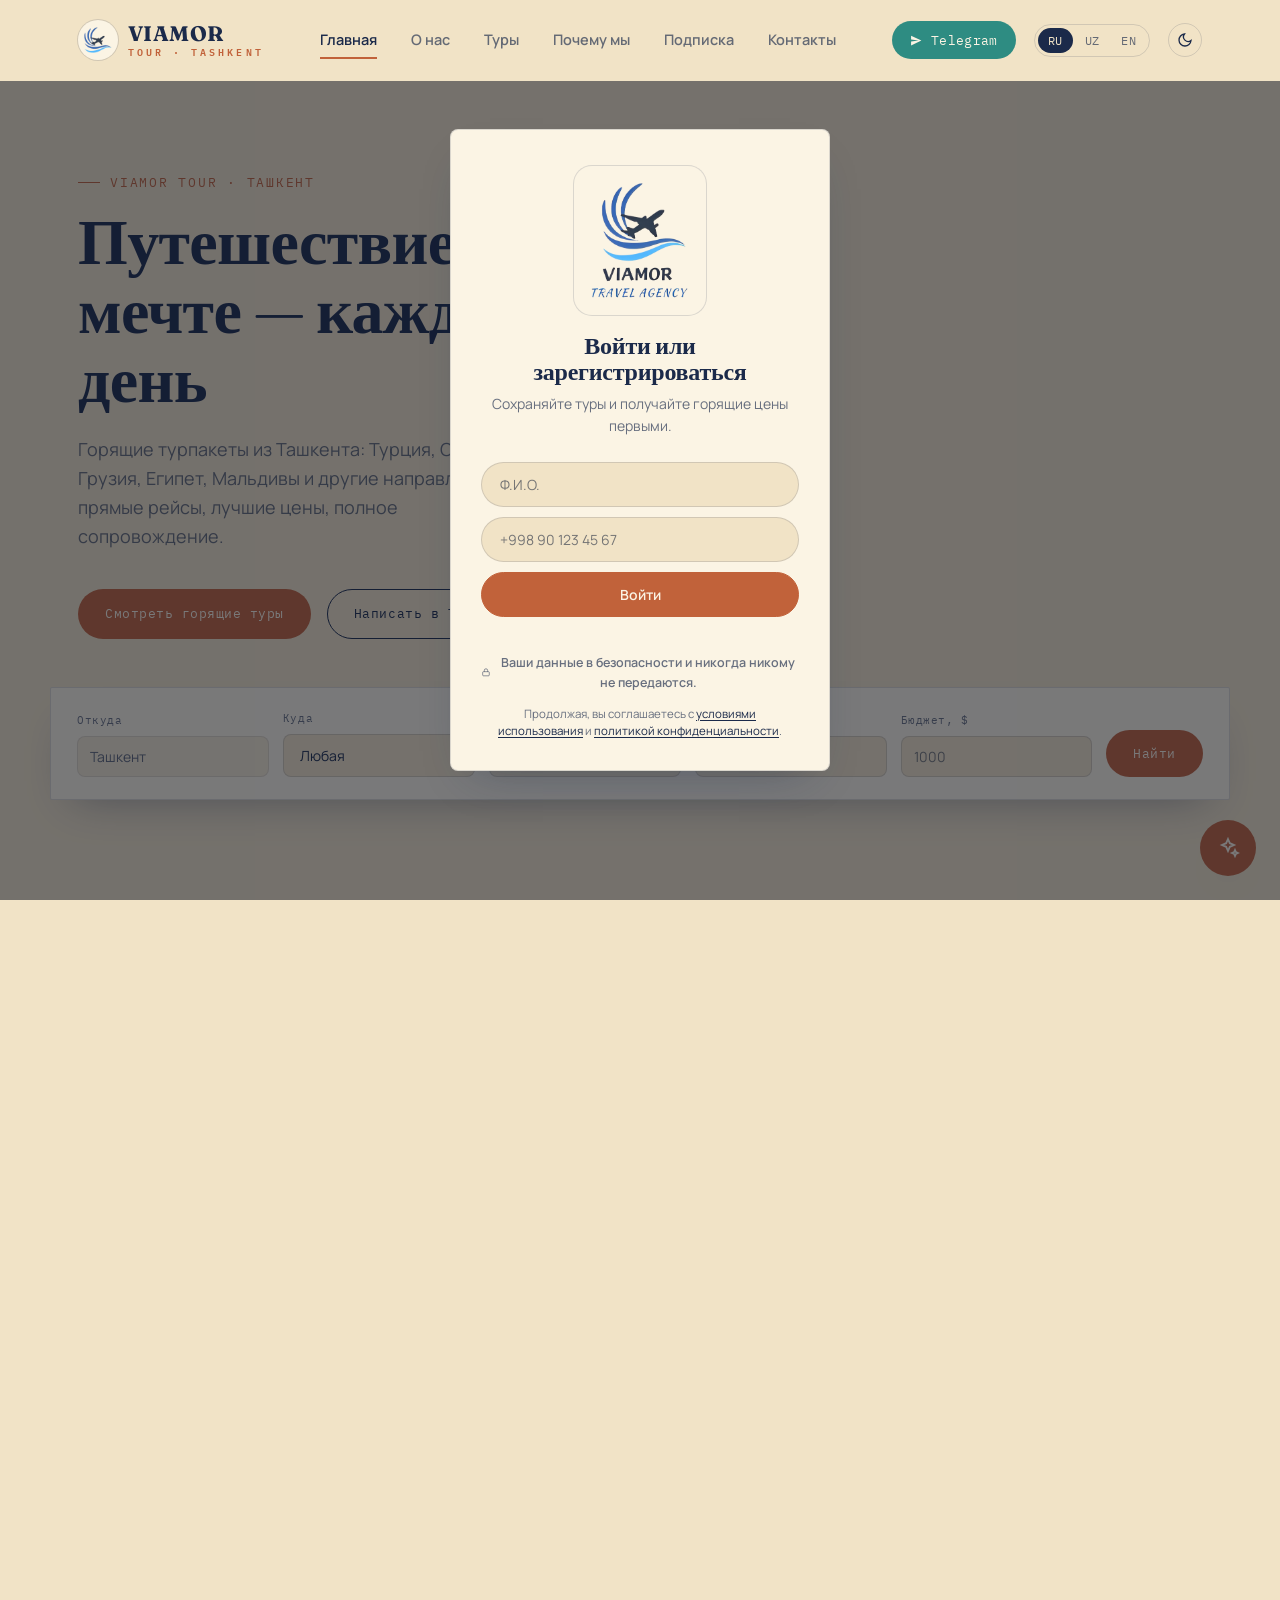
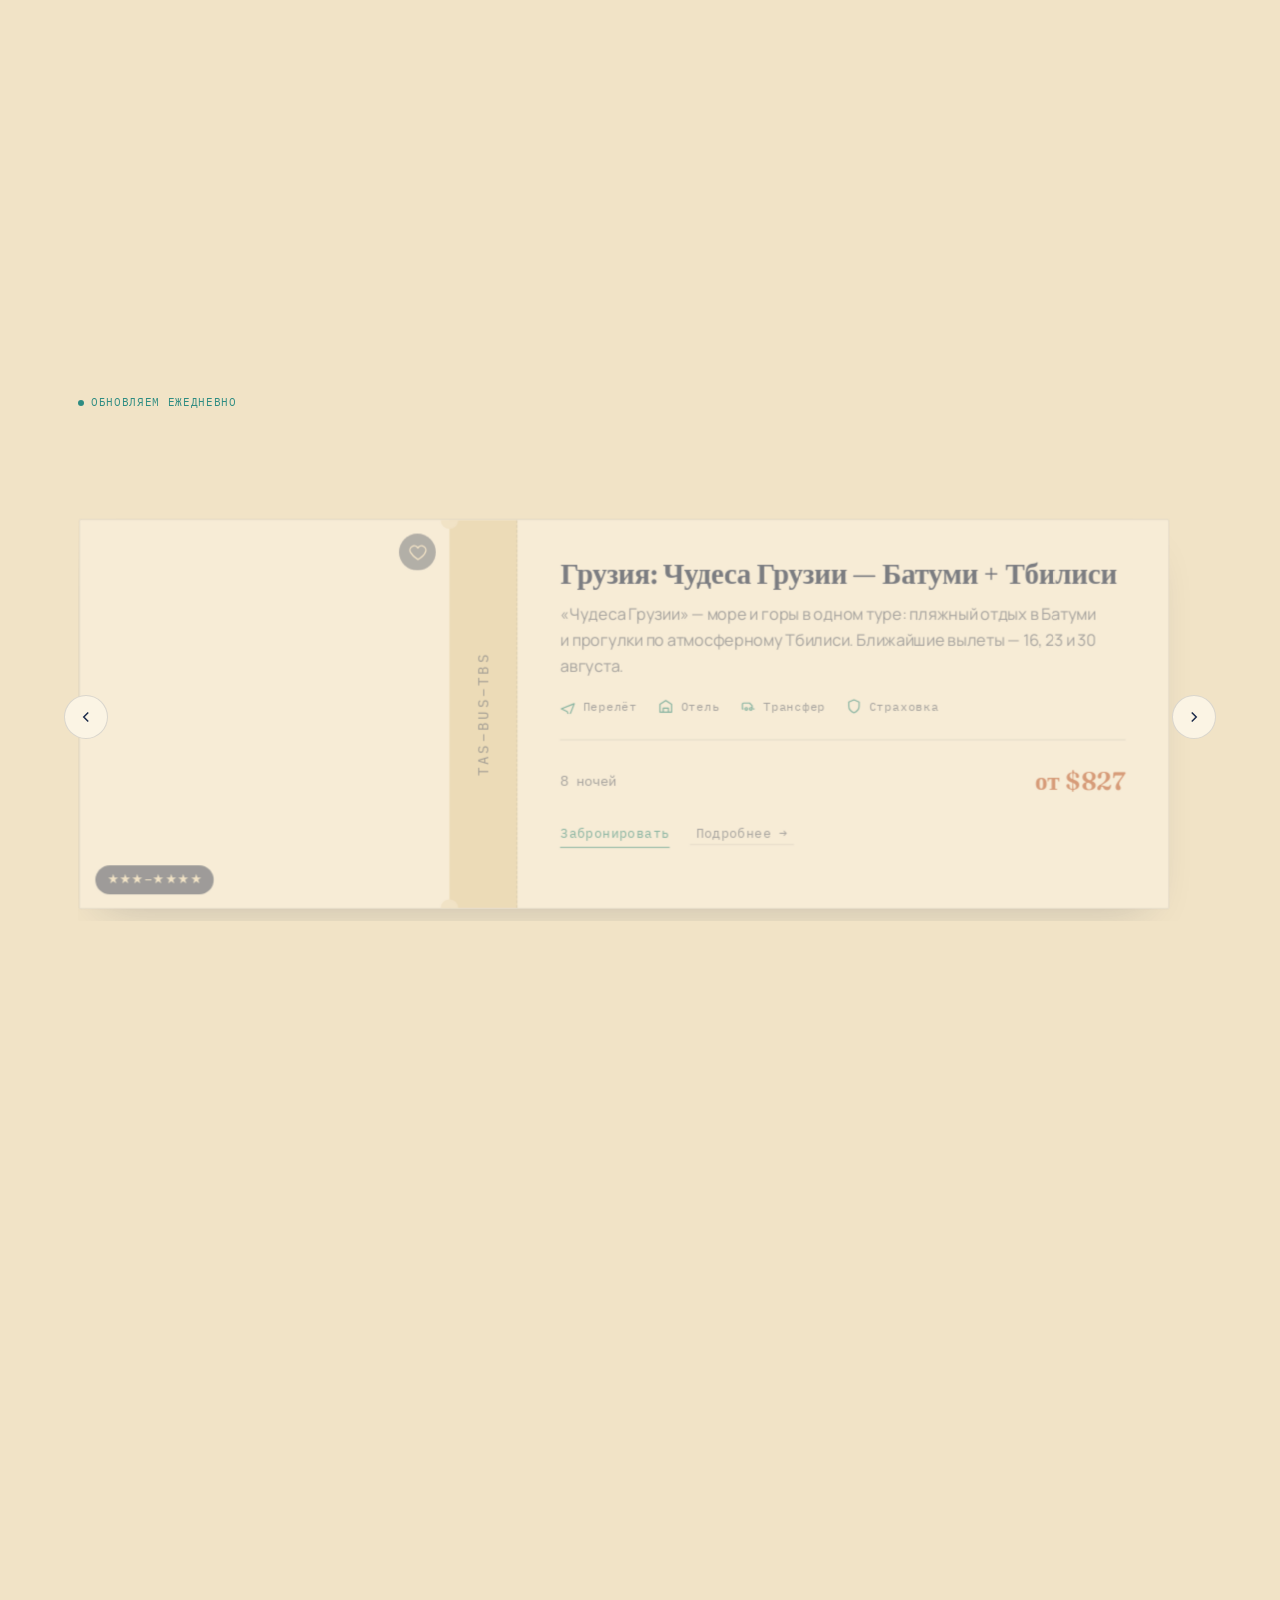
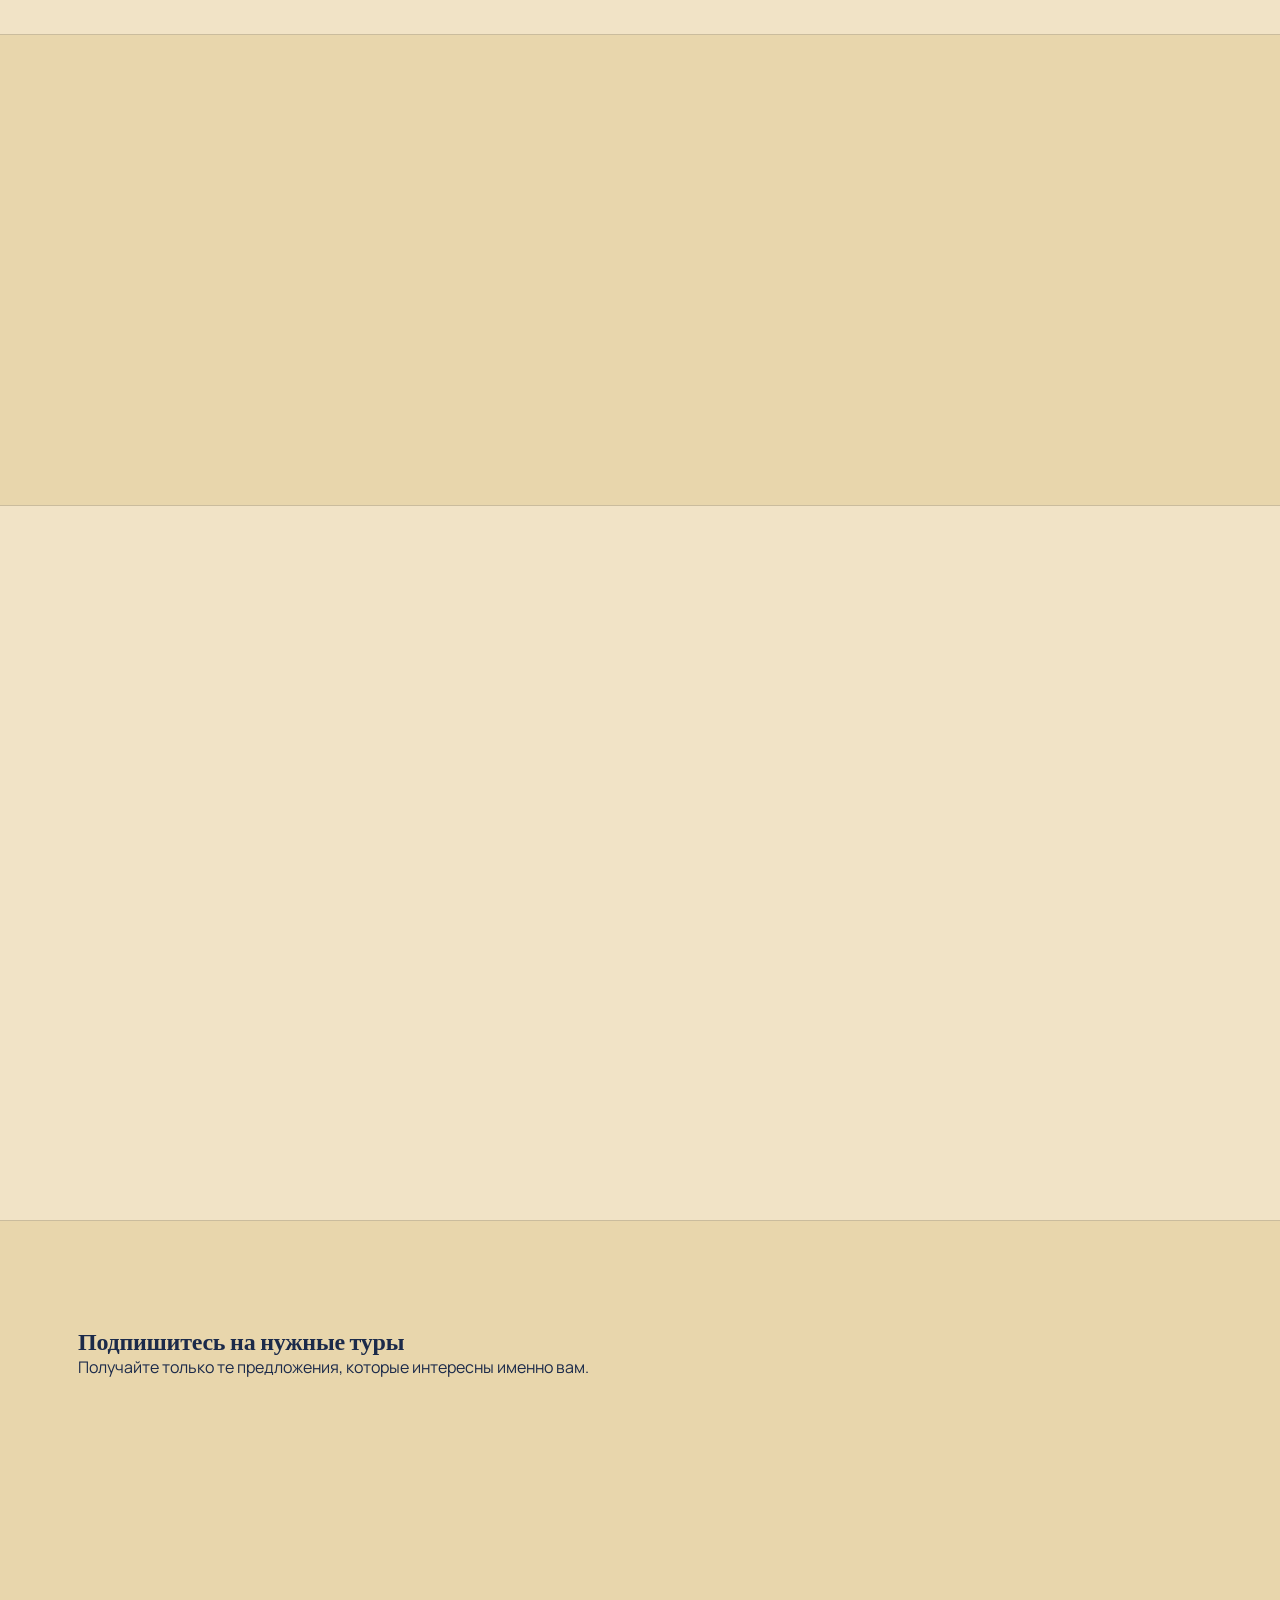
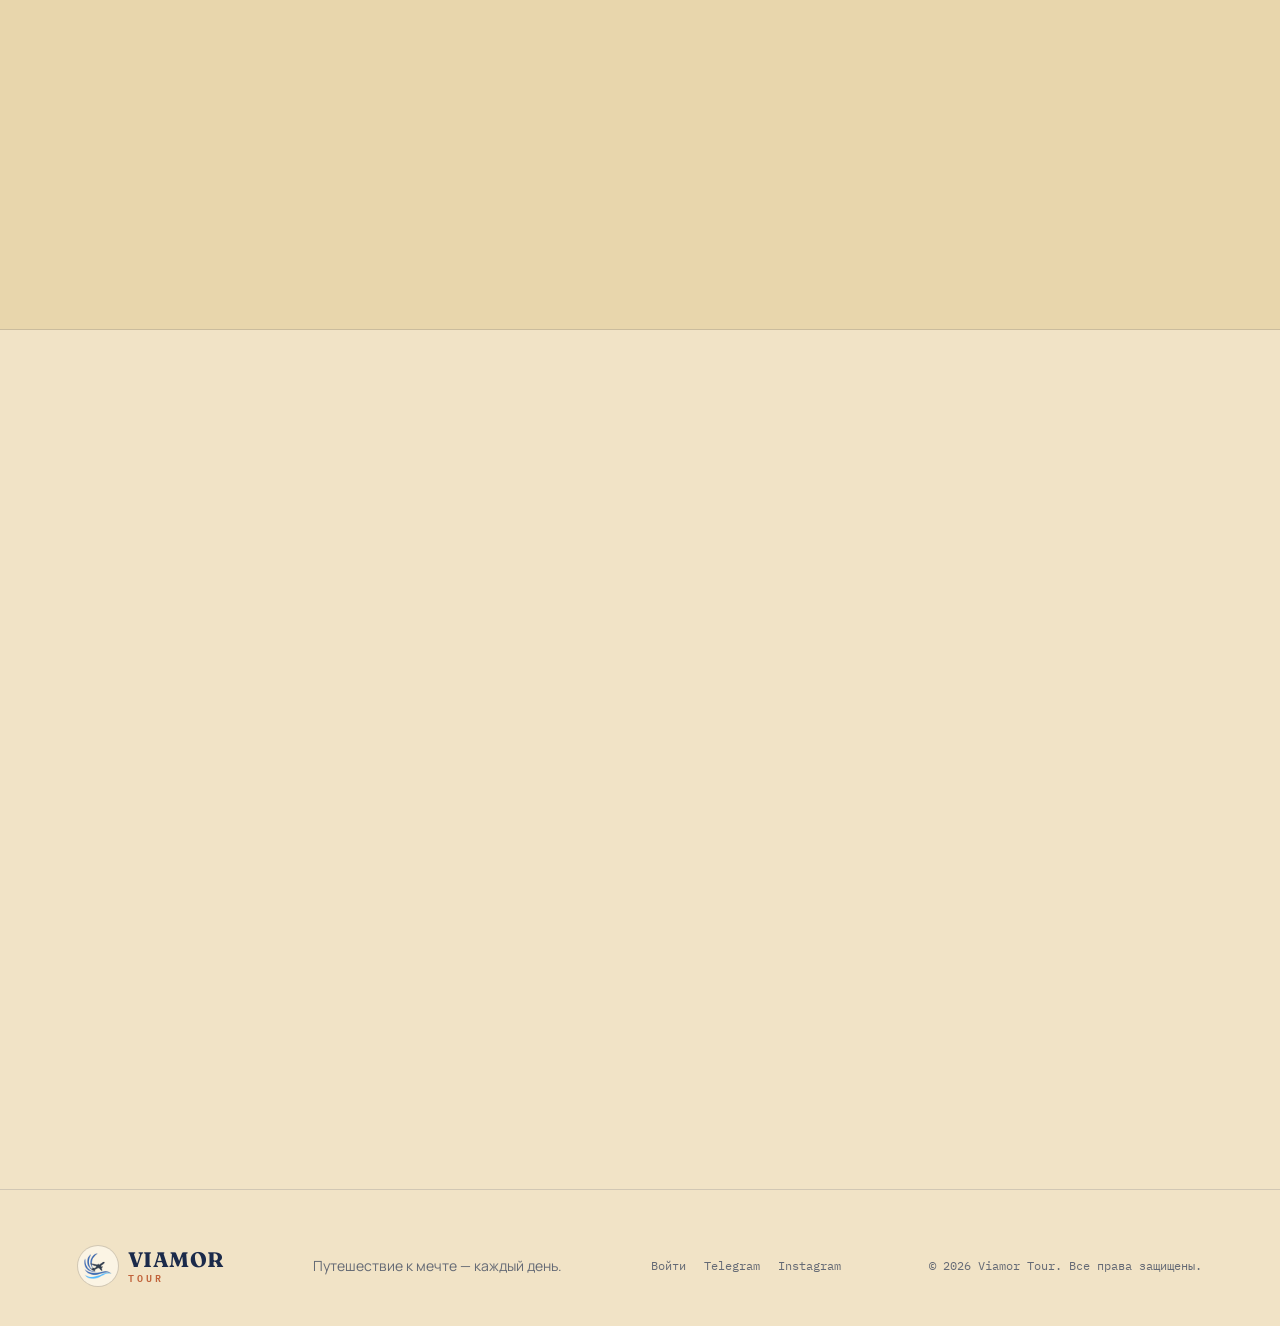
==== commit 125f724c: "index.html" ====
--- a/index.html
+++ b/index.html
@@ -3,8 +3,18 @@
 <head>
 <meta charset="UTF-8">
 <meta name="viewport" content="width=device-width, initial-scale=1.0">
-<title>Viamor Tour — горящие туры из Ташкента</title>
-<meta name="description" content="Viamor Tour — горящие турпакеты из Ташкента каждый день: Турция, ОАЭ, Грузия, Египет, Мальдивы и другие направления.">
+<title>Viamor Tour — турагентство в Ташкенте: горящие туры</title>
+<meta name="description" content="Viamor Tour — турагентство в Ташкенте. Горящие туры каждый день: Турция, ОАЭ, Грузия, Египет, Мальдивы, Индонезия и другие направления. Подбор и бронирование онлайн.">
+<link rel="canonical" href="https://viamor-turet.vercel.app/">
+<meta name="robots" content="index, follow">
+<meta property="og:type" content="website">
+<meta property="og:site_name" content="Viamor Tour">
+<meta property="og:title" content="Viamor Tour — турагентство в Ташкенте: горящие туры">
+<meta property="og:description" content="Viamor Tour — турагентство в Ташкенте. Горящие туры каждый день: Турция, ОАЭ, Грузия, Египет, Мальдивы, Индонезия и другие направления. Подбор и бронирование онлайн.">
+<meta property="og:url" content="https://viamor-turet.vercel.app/">
+<meta property="og:locale" content="ru_RU">
+<meta name="twitter:card" content="summary">
+<script type="application/ld+json">{"@context": "https://schema.org", "@type": "TravelAgency", "name": "Viamor Tour", "url": "https://viamor-turet.vercel.app/", "description": "Viamor Tour — турагентство в Ташкенте. Горящие туры каждый день: Турция, ОАЭ, Грузия, Египет, Мальдивы, Индонезия и другие направления. Подбор и бронирование онлайн.", "telephone": "+998977166777", "address": {"@type": "PostalAddress", "addressLocality": "Ташкент", "addressCountry": "UZ"}, "areaServed": {"@type": "Country", "name": "Uzbekistan"}, "sameAs": ["https://t.me/viamor_tur", "https://t.me/viamor_tour", "https://instagram.com/viamor.tour"]}</script>
 <link rel="icon" type="image/png" href="[data-uri]">
 <link rel="preconnect" href="https://fonts.googleapis.com">
 <link rel="preconnect" href="https://fonts.gstatic.com" crossorigin>
@@ -738,4 +748,4 @@
 <script type="text/javascript" src="https://appleid.cdn-apple.com/appleauth/static/jsapi/appleid/1/en_US/appleid.auth.js" async></script>
 <script type="module" src="script.js"></script>
 </body>
-</html>+</html>
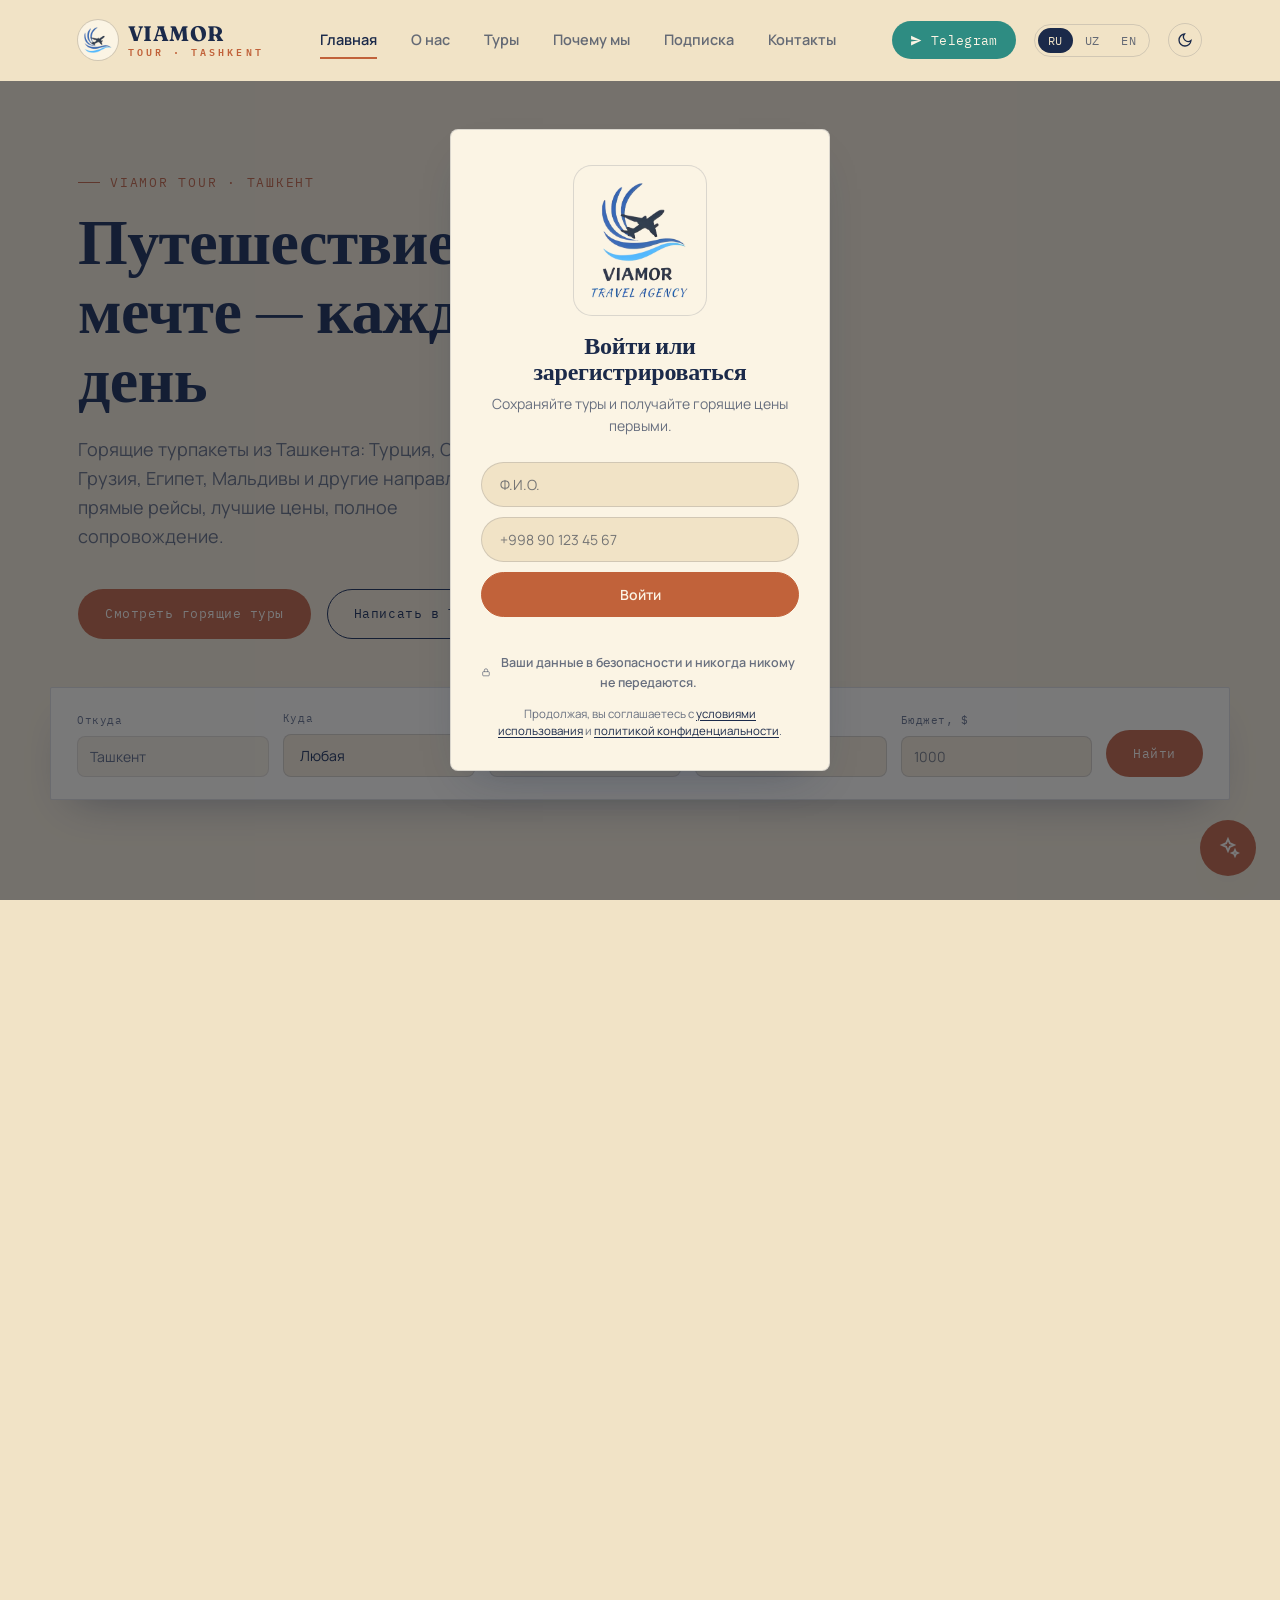
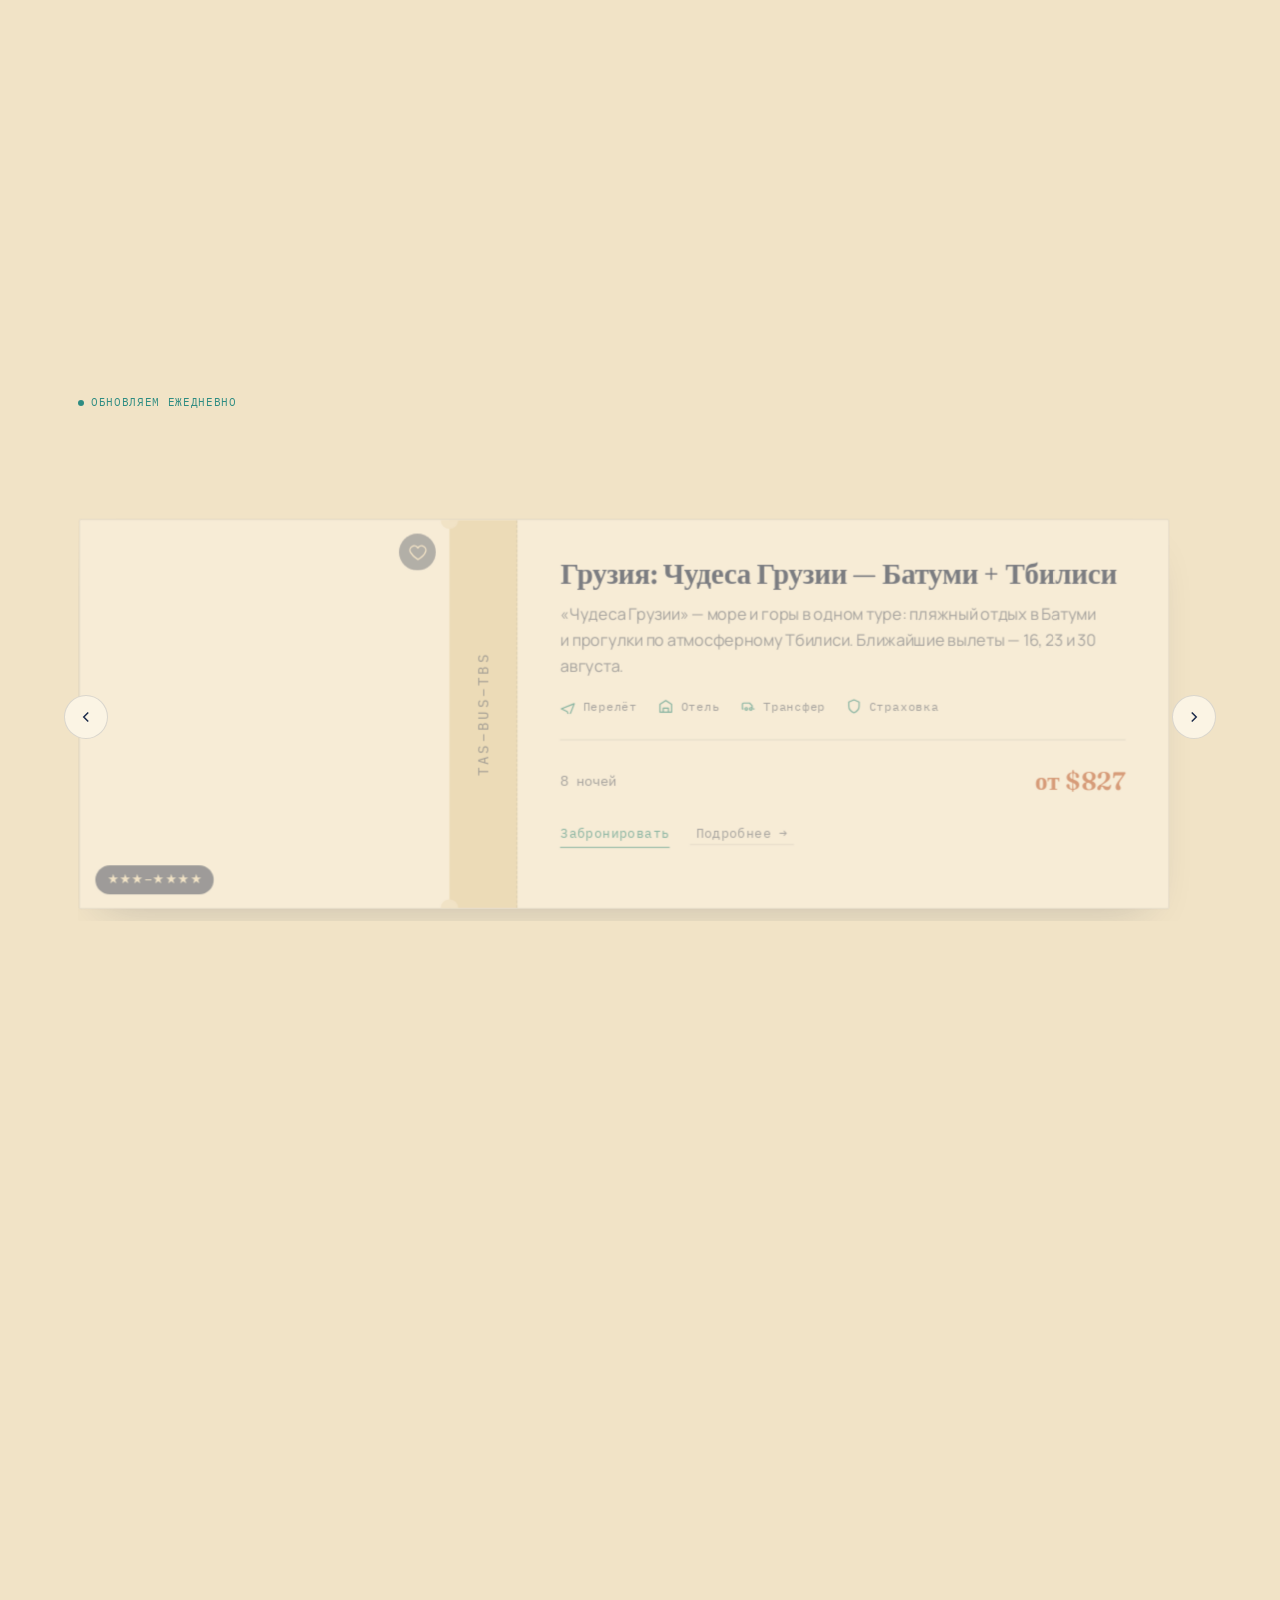
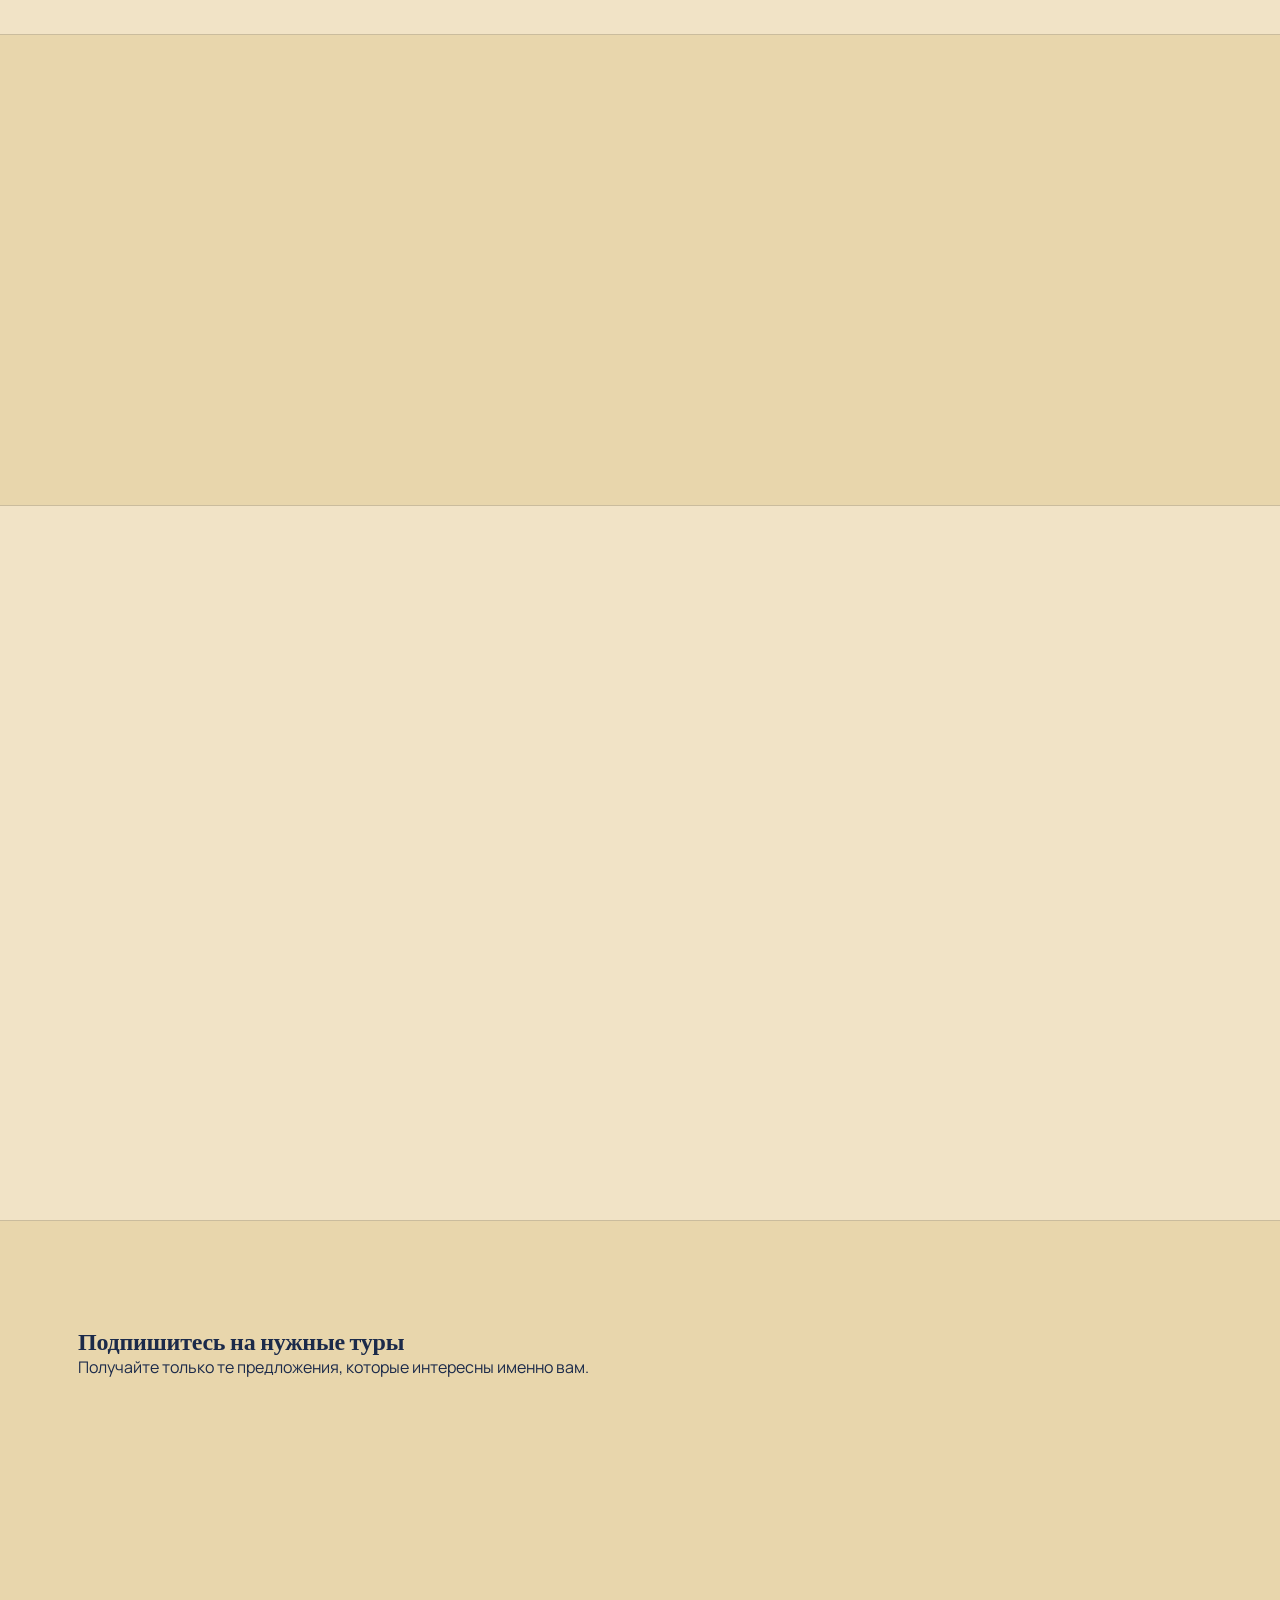
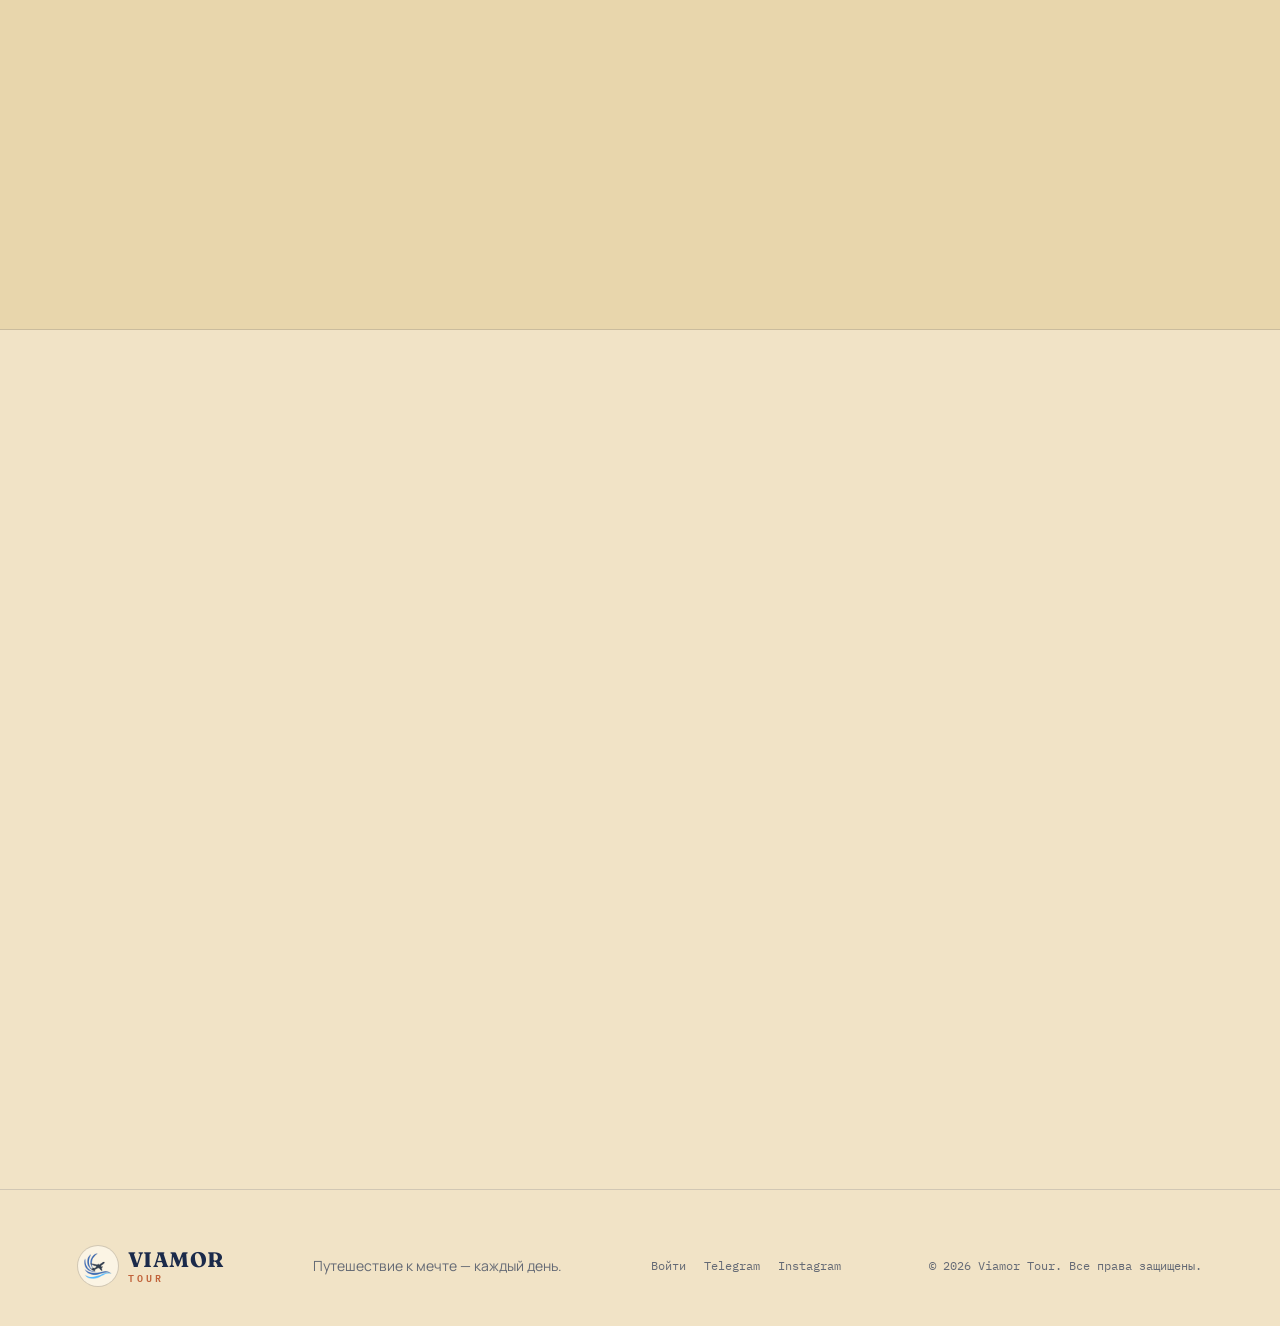
==== commit 989f5c0e: "Rename index (11).html to index.html" ====
--- a/index.html
+++ b/index.html
@@ -6,6 +6,7 @@
 <title>Viamor Tour — турагентство в Ташкенте: горящие туры</title>
 <meta name="description" content="Viamor Tour — турагентство в Ташкенте. Горящие туры каждый день: Турция, ОАЭ, Грузия, Египет, Мальдивы, Индонезия и другие направления. Подбор и бронирование онлайн.">
 <link rel="canonical" href="https://viamor-turet.vercel.app/">
+<script type="application/ld+json">{"@context": "https://schema.org", "@type": "WebSite", "name": "Viamor Tour", "alternateName": ["Viamor", "Viamor Travel Agency"], "url": "https://viamor-turet.vercel.app/"}</script>
 <meta name="robots" content="index, follow">
 <meta property="og:type" content="website">
 <meta property="og:site_name" content="Viamor Tour">
@@ -13,9 +14,15 @@
 <meta property="og:description" content="Viamor Tour — турагентство в Ташкенте. Горящие туры каждый день: Турция, ОАЭ, Грузия, Египет, Мальдивы, Индонезия и другие направления. Подбор и бронирование онлайн.">
 <meta property="og:url" content="https://viamor-turet.vercel.app/">
 <meta property="og:locale" content="ru_RU">
-<meta name="twitter:card" content="summary">
+<meta property="og:image" content="https://viamor-turet.vercel.app/og-image.png">
+<meta property="og:image:width" content="1200">
+<meta property="og:image:height" content="630">
+<meta name="twitter:card" content="summary_large_image">
+<meta name="twitter:image" content="https://viamor-turet.vercel.app/og-image.png">
 <script type="application/ld+json">{"@context": "https://schema.org", "@type": "TravelAgency", "name": "Viamor Tour", "url": "https://viamor-turet.vercel.app/", "description": "Viamor Tour — турагентство в Ташкенте. Горящие туры каждый день: Турция, ОАЭ, Грузия, Египет, Мальдивы, Индонезия и другие направления. Подбор и бронирование онлайн.", "telephone": "+998977166777", "address": {"@type": "PostalAddress", "addressLocality": "Ташкент", "addressCountry": "UZ"}, "areaServed": {"@type": "Country", "name": "Uzbekistan"}, "sameAs": ["https://t.me/viamor_tur", "https://t.me/viamor_tour", "https://instagram.com/viamor.tour"]}</script>
-<link rel="icon" type="image/png" href="[data-uri]">
+<link rel="icon" href="/favicon.ico" sizes="48x48">
+<link rel="icon" type="image/png" href="/favicon-192.png" sizes="192x192">
+<link rel="apple-touch-icon" href="/apple-touch-icon.png">
 <link rel="preconnect" href="https://fonts.googleapis.com">
 <link rel="preconnect" href="https://fonts.gstatic.com" crossorigin>
 <link href="https://fonts.googleapis.com/css2?family=Fraunces:ital,opsz,wght@0,9..144,340..600;1,9..144,500&family=Manrope:wght@400;500;600;700;800&family=IBM+Plex+Mono:wght@400;500&display=swap" rel="stylesheet">
